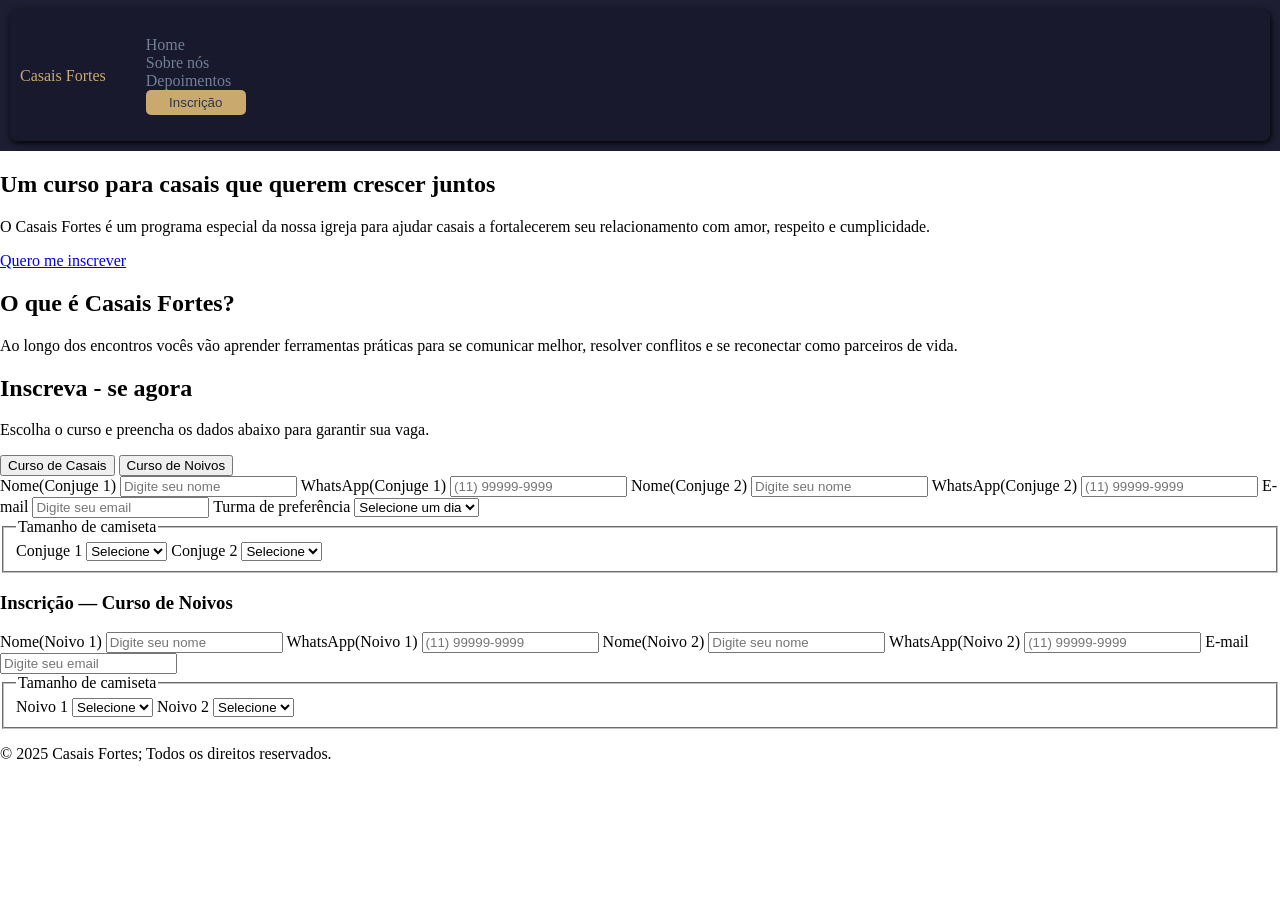
==== index.html @ 23968b0b "desenvolvendo o menu" ====
<!DOCTYPE html>
<html lang="pt-br">
<head>
    <meta charset="UTF-8">
    <meta name="viewport" content="width=device-width, initial-scale=1.0">
    <title>Casais Fortes</title>
    <link rel="stylesheet" href="style.css">
</head>
<body>
    <header>
      <!-- Cabeçalho header ("Home" "Inscreva - se" "Sobre nós")-->
      <nav class="menu">
              <div class = "logo">Casais Fortes</div>
              
                <ul class="menu"> <!-- ir para partes do site: home, depoimentos... -->
                    <li><a href="#home">Home</a></li>
                    <li><a href="#sobre">Sobre nós</a></li>
                    <li><a href="#depoimentos">Depoimentos</a></li>
                    <a href=""><button class="menu">Inscrição</button></a>
                </ul>
            </nav>
     </header> 

     <main>
        <!-- HERO -->
    <section id="home">
      <h1>Um curso para casais que querem crescer juntos</h1>
      <p>O Casais Fortes é um programa especial da nossa igreja para ajudar casais a fortalecerem seu relacionamento com amor, 
      respeito e cumplicidade.</p>
      <a href="#inscricao">Quero me inscrever</a>
    </section>

         <!-- SOBRE o curso -->
          <article id = "sobre">
            <h2>O que é Casais Fortes?</h2>
           <p>Ao longo dos encontros vocês vão aprender ferramentas práticas para se comunicar melhor, resolver conflitos e se reconectar como parceiros de vida.</p>
          </article>


         <!-- Depoimentos-->
          <section id = "depoimentos">
            <h2></h2>
          </section>


         <!-- Formulário de inscrição-->
          <section id = "inscricao">
            <h2>Inscreva - se agora </h2>
            <p>Escolha o curso e preencha os dados abaixo para garantir sua vaga.</p>

            <!-- ESCOLHA DO CURSO -->
            <div id="escolha-curso">
              <button onclick="mostrarFormulario('casais')">Curso de Casais</button>
              <button onclick="mostrarFormulario('noivos')">Curso de Noivos</button>
            </div>
            
            <!--FORMULÁRIO CASAIS-->
            <div id="form-casais">
            <form action="#" method = "post">
                <label for="nome1">Nome(Conjuge 1)</label>
                <input type="text" id="nome1" name="nome1" placeholder="Digite seu nome" required>
                <label for="num1">WhatsApp(Conjuge 1)</label>
                <input type="tel" id="num1" name="num1" placeholder="(11) 99999-9999">

                <label for="nome2">Nome(Conjuge 2)</label>
                <input type="text" id="nome2" name="nome2" placeholder="Digite seu nome" required>
                <label for="num2">WhatsApp(Conjuge 2)</label>
                <input type="tel" id="num2" name="num2" placeholder="(11) 99999-9999">

                <label for="email">E-mail</label>
                <input type="email" id= "email" name ="email" placeholder="Digite seu email" required>

                <label for="turma">Turma de preferência</label>
                <select id="turma" name="turma" required>
                    <option value="">Selecione um dia </option>
                    <option value="terca">Terça-feira</option>
                    <option value="quinta">Quinta-feira</option>
                    <option value="sabado">Sábado</option>
                </select>

                <fieldset>
          <legend>Tamanho de camiseta</legend>
          <label>Conjuge 1</label>
          <select id="camiseta1" name="camiseta1">
            <option value="">Selecione</option>
            <option value="PP">PP</option>
            <option value="P">P</option>
            <option value="M">M</option>
            <option value="G">G</option>
            <option value="GG">GG</option>
            <option value="XGG">XGG</option>
          </select>

          <label>Conjuge 2 </label>
          <select id="camiseta2" name="camiseta2">
            <option value="">Selecione</option>
            <option value="PP">PP</option>
            <option value="P">P</option>
            <option value="M">M</option>
            <option value="G">G</option>
            <option value="GG">GG</option>
            <option value="XGG">XGG</option>
          </select>
        </fieldset>
            </form>
        </div>

        <div id="form-noivos">
        <h3>Inscrição — Curso de Noivos</h3>
        <form action="#" method="post">
            <label for="noivo1">Nome(Noivo 1)</label>
                <input type="text" id="noivo1" name="noivo1" placeholder="Digite seu nome" required>
                <label for="num1">WhatsApp(Noivo 1)</label>
                <input type="tel" id="noivo-num1" name="noivo-num1" placeholder="(11) 99999-9999">

                <label for="nome2">Nome(Noivo 2)</label>
                <input type="text" id="noivo2" name="noivo2" placeholder="Digite seu nome" required>
                <label for="num2">WhatsApp(Noivo 2)</label>
                <input type="tel" id="noivo-num2" name="noivo-num2" placeholder="(11) 99999-9999">

                <label for="email">E-mail</label>
                <input type="email" id= "noivo-email" name ="noivo-email" placeholder="Digite seu email" required>

                <fieldset>
          <legend>Tamanho de camiseta</legend>
          <label>Noivo 1</label>
          <select id="camiseta-noivo1" name="camiseta-noivo1">
            <option value="">Selecione</option>
            <option value="PP">PP</option>
            <option value="P">P</option>
            <option value="M">M</option>
            <option value="G">G</option>
            <option value="GG">GG</option>
            <option value="XGG">XGG</option>
          </select>

          <label>Noivo 2 </label>
          <select id="camiseta-noivo2" name="camiseta-noivo2">
            <option value="">Selecione</option>
            <option value="PP">PP</option>
            <option value="P">P</option>
            <option value="M">M</option>
            <option value="G">G</option>
            <option value="GG">GG</option>
            <option value="XGG">XGG</option>
          </select>
        </fieldset>
            </form>
        </div>
        </section>
        </main>
        <footer>
            <p>&copy; 2025 Casais Fortes; Todos os direitos reservados.</p>
        </footer>
    
</body>
</html>
---- style.css ----
:root {
    /* Cores Principais (Identidade) */
    --fundo-escuro: #1a1a2efa;    /* O azul-escuro predominante */
    --destaque-ouro: #C9A96E;   /* O dourado para botões, links ativos e títulos */
    --fundo-claro: #ffffff;     /* Branco para seções de contraste */
    --fundo-alternativo: #f7f9fc; /* Um cinza bem claro para quebrar a monotonia */

    /* Cores de Texto */
    --texto-claro: #ffffff;     /* Texto sobre o fundo escuro */
    --texto-escuro: #2d3748;    /* Texto principal sobre o fundo claro */
    --texto-mutado: #718096;    /* Para placeholders e textos secundários */
}
body{
    margin: 0;
    padding: 0;
}

header{
    background-color: var(--fundo-escuro);
    padding: 10px;
    display: flex;
    justify-content: space-between;
    align-items: center;
    position: sticky;
    top: 0;
    z-index: 1;
  }
/* menu */

div.logo{
    color: var(--destaque-ouro);
}

nav.menu{
    background-color: var(--fundo-escuro);
    filter: drop-shadow(1px 2px 3px);
    width: 100%;
    margin: 0px;
    padding: 10px;
    border-radius: 7px;
    display: flex;
    align-items: center;
    align-content: space-between;
    gap: 10;
}
ul.menu{
    list-style: none;
}
nav.menu a{
    text-decoration: none;
    color: var(--texto-mutado);
}
nav.menu a:hover{
    color: var(--destaque-ouro);
    border-radius: 5px;
    text-decoration:underline;
    transform: translate(3px 3px);
    transition: all 0.5s ease;
}
button.menu{
    background-color: var(--destaque-ouro);
    color: var(--texto-escuro);
    border-radius: 5px;
    border: none;
    padding: 5px;
    width: 100px;
}
button.menu:hover{
    transform: scale(1.05);
    transition: all 0.4s ease-in-out;
}







/* ── HEADER ── */

/* ── HERO ── */

/* ── SOBRE ── */

/* ── DEPOIMENTOS ── */

/* ── FORMULÁRIO ── */

/* ── FOOTER ── */
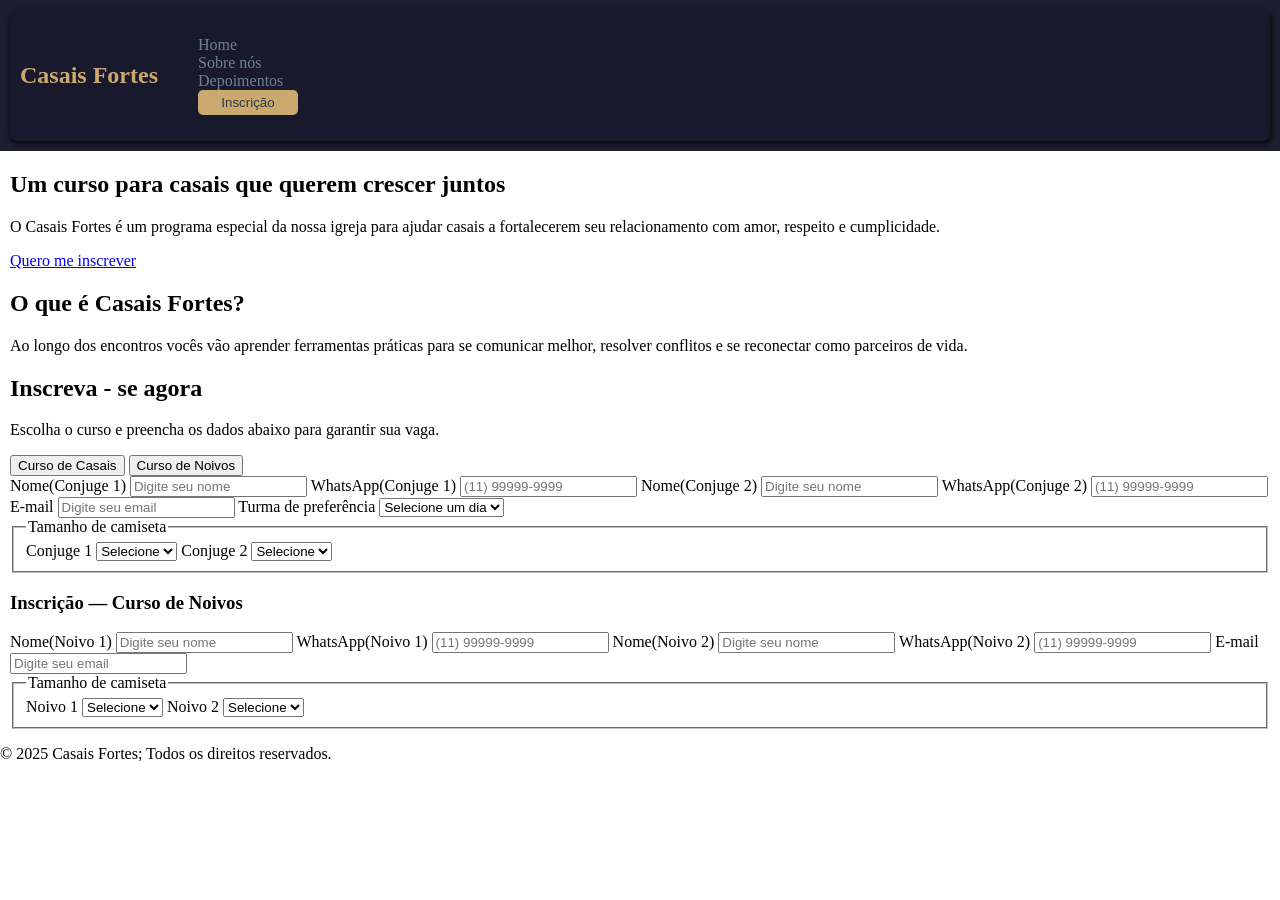
==== commit f7a9792f: "mobile first" ====
--- a/index.html
+++ b/index.html
@@ -10,7 +10,9 @@
     <header>
       <!-- Cabeçalho header ("Home" "Inscreva - se" "Sobre nós")-->
       <nav class="menu">
-              <div class = "logo">Casais Fortes</div>
+              <div class = "logo">
+                <h1>Casais Fortes</h1>
+              </div>
               
                 <ul class="menu"> <!-- ir para partes do site: home, depoimentos... -->
                     <li><a href="#home">Home</a></li>
--- a/style.css
+++ b/style.css
@@ -10,10 +10,6 @@
     --texto-escuro: #2d3748;    /* Texto principal sobre o fundo claro */
     --texto-mutado: #718096;    /* Para placeholders e textos secundários */
 }
-body{
-    margin: 0;
-    padding: 0;
-}
 
 header{
     background-color: var(--fundo-escuro);
@@ -24,7 +20,7 @@
     position: sticky;
     top: 0;
     z-index: 1;
-  }
+}
 /* menu */
 
 div.logo{
@@ -70,20 +66,11 @@
     transition: all 0.4s ease-in-out;
 }
 
+body{
+    margin: 0;
+    padding: 0;
+}
 
-
-
-
-
-
-/* ── HEADER ── */
-
-/* ── HERO ── */
-
-/* ── SOBRE ── */
-
-/* ── DEPOIMENTOS ── */
-
-/* ── FORMULÁRIO ── */
-
-/* ── FOOTER ── */+main{
+    margin: 10px;
+}
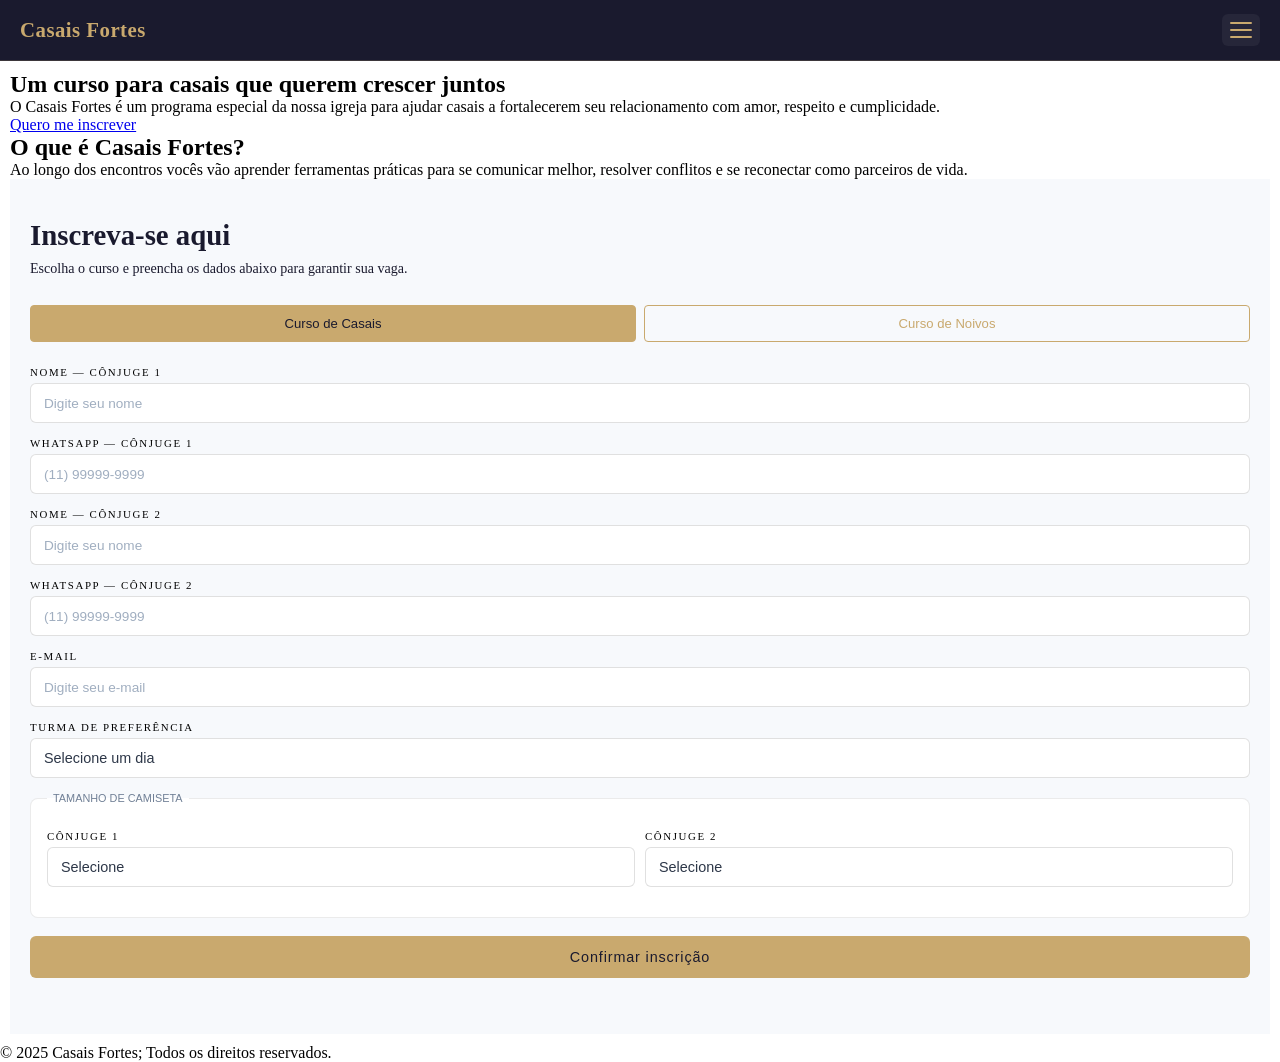
==== commit c4f8bc17: "nav hamburger e formulário estilizado" ====
--- a/index.html
+++ b/index.html
@@ -3,8 +3,10 @@
 <head>
     <meta charset="UTF-8">
     <meta name="viewport" content="width=device-width, initial-scale=1.0">
-    <title>Casais Fortes</title>
+    <title>Inscrições- Casais Fortes</title>
     <link rel="stylesheet" href="style.css">
+    <script src="script.js" defer></script>
+    <link rel="icon" type = "img" href="img/favicon.ico">
 </head>
 <body>
     <header>
@@ -13,15 +15,21 @@
               <div class = "logo">
                 <h1>Casais Fortes</h1>
               </div>
-              
-                <ul class="menu"> <!-- ir para partes do site: home, depoimentos... -->
+              <button class = "hamburger" id="hamburger" aria-label="Abrir menu">
+                <span class = "bar"></span>
+                <span class = "bar"></span>
+                <span class = "bar"></span>
+              </button>
+               </nav>
+              <div class = "drawer" id= "drawer">
+                <ul>
                     <li><a href="#home">Home</a></li>
                     <li><a href="#sobre">Sobre nós</a></li>
                     <li><a href="#depoimentos">Depoimentos</a></li>
-                    <a href=""><button class="menu">Inscrição</button></a>
                 </ul>
-            </nav>
-     </header> 
+                <a href="#inscricao" class="drawer-inscricao">Inscrição</a>
+                </div>
+    </header> 
 
      <main>
         <!-- HERO -->
@@ -45,111 +53,138 @@
           </section>
 
 
-         <!-- Formulário de inscrição-->
+          <!-- Formulário de inscrição-->
           <section id = "inscricao">
-            <h2>Inscreva - se agora </h2>
+            <h2>Inscreva-se aqui </h2>
             <p>Escolha o curso e preencha os dados abaixo para garantir sua vaga.</p>
 
             <!-- ESCOLHA DO CURSO -->
             <div id="escolha-curso">
-              <button onclick="mostrarFormulario('casais')">Curso de Casais</button>
-              <button onclick="mostrarFormulario('noivos')">Curso de Noivos</button>
+              <button class="btn-curso ativo" onclick="mostrarFormulario('casais', this)">Curso de Casais</button>
+              <button class ="btn-curso" onclick="mostrarFormulario('noivos',this)">Curso de Noivos</button>
             </div>
             
             <!--FORMULÁRIO CASAIS-->
-            <div id="form-casais">
+            <div id="form-casais" class="formulario">
             <form action="#" method = "post">
-                <label for="nome1">Nome(Conjuge 1)</label>
+             <div class="form-group">
+                <label for="nome1">Nome — Cônjuge 1</label>
                 <input type="text" id="nome1" name="nome1" placeholder="Digite seu nome" required>
-                <label for="num1">WhatsApp(Conjuge 1)</label>
+            </div>
+            <div class="form-group">
+                <label for="num1">WhatsApp — Cônjuge 1</label>
                 <input type="tel" id="num1" name="num1" placeholder="(11) 99999-9999">
-
-                <label for="nome2">Nome(Conjuge 2)</label>
+            </div>
+            <div class="form-group">
+                <label for="nome2">Nome — Cônjuge 2</label>
                 <input type="text" id="nome2" name="nome2" placeholder="Digite seu nome" required>
-                <label for="num2">WhatsApp(Conjuge 2)</label>
+            </div>
+            <div class="form-group">
+                <label for="num2">WhatsApp — Cônjuge 2</label>
                 <input type="tel" id="num2" name="num2" placeholder="(11) 99999-9999">
-
+            </div>
+            <div class="form-group">
                 <label for="email">E-mail</label>
-                <input type="email" id= "email" name ="email" placeholder="Digite seu email" required>
-
+                <input type="email" id="email" name="email" placeholder="Digite seu e-mail" required>
+            </div>
+             <div class="form-group">
                 <label for="turma">Turma de preferência</label>
                 <select id="turma" name="turma" required>
-                    <option value="">Selecione um dia </option>
+                    <option value="">Selecione um dia</option>
                     <option value="terca">Terça-feira</option>
                     <option value="quinta">Quinta-feira</option>
                     <option value="sabado">Sábado</option>
                 </select>
+            </div>
+        <fieldset>
+          <legend>Tamanho de camiseta</legend>
+          <div class="camiseta-row">
+                <div class="form-group">
+                    <label for="camiseta1">Cônjuge 1</label>
+                      <select id="camiseta1" name="camiseta1">
+                          <option value="">Selecione</option>
+                          <option value="PP">PP</option>
+                          <option value="P">P</option>
+                          <option value="M">M</option>
+                          <option value="G">G</option>
+                          <option value="GG">GG</option>
+                          <option value="XGG">XGG</option>
+                      </select>
+                  </div>
+                  <div class="form-group">
+                      <label for="camiseta2">Cônjuge 2</label>
+                        <select id="camiseta2" name="camiseta2">
+                          <option value="">Selecione</option>
+                          <option value="PP">PP</option>
+                          <option value="P">P</option>
+                          <option value="M">M</option>
+                          <option value="G">G</option>
+                          <option value="GG">GG</option>
+                          <option value="XGG">XGG</option>
+                      </select>
+                   </div>
+                </div>
+        </fieldset>
+        <button type="submit" class="btn-submit">Confirmar inscrição</button> 
+      </form>
+    </div>
 
-                <fieldset>
-          <legend>Tamanho de camiseta</legend>
-          <label>Conjuge 1</label>
-          <select id="camiseta1" name="camiseta1">
-            <option value="">Selecione</option>
-            <option value="PP">PP</option>
-            <option value="P">P</option>
-            <option value="M">M</option>
-            <option value="G">G</option>
-            <option value="GG">GG</option>
-            <option value="XGG">XGG</option>
-          </select>
-
-          <label>Conjuge 2 </label>
-          <select id="camiseta2" name="camiseta2">
-            <option value="">Selecione</option>
-            <option value="PP">PP</option>
-            <option value="P">P</option>
-            <option value="M">M</option>
-            <option value="G">G</option>
-            <option value="GG">GG</option>
-            <option value="XGG">XGG</option>
-          </select>
-        </fieldset>
-            </form>
-        </div>
-
-        <div id="form-noivos">
-        <h3>Inscrição — Curso de Noivos</h3>
+      <!--FORMULÁRIO NOIVO-->
+      <div id="form-noivos" class="formulario oculto">
         <form action="#" method="post">
-            <label for="noivo1">Nome(Noivo 1)</label>
+            <div class="form-group">
+                <label for="noivo1">Nome — Noivo(a) 1</label>
                 <input type="text" id="noivo1" name="noivo1" placeholder="Digite seu nome" required>
-                <label for="num1">WhatsApp(Noivo 1)</label>
+            </div>
+            <div class="form-group">
+                <label for="noivo-num1">WhatsApp — Noivo(a) 1</label>
                 <input type="tel" id="noivo-num1" name="noivo-num1" placeholder="(11) 99999-9999">
-
-                <label for="nome2">Nome(Noivo 2)</label>
+            </div>
+            <div class="form-group">
+                <label for="noivo2">Nome — Noivo(a) 2</label>
                 <input type="text" id="noivo2" name="noivo2" placeholder="Digite seu nome" required>
-                <label for="num2">WhatsApp(Noivo 2)</label>
+            </div>
+            <div class="form-group">
+                <label for="noivo-num2">WhatsApp — Noivo(a) 2</label>
                 <input type="tel" id="noivo-num2" name="noivo-num2" placeholder="(11) 99999-9999">
-
-                <label for="email">E-mail</label>
-                <input type="email" id= "noivo-email" name ="noivo-email" placeholder="Digite seu email" required>
-
-                <fieldset>
-          <legend>Tamanho de camiseta</legend>
-          <label>Noivo 1</label>
-          <select id="camiseta-noivo1" name="camiseta-noivo1">
-            <option value="">Selecione</option>
-            <option value="PP">PP</option>
-            <option value="P">P</option>
-            <option value="M">M</option>
-            <option value="G">G</option>
-            <option value="GG">GG</option>
-            <option value="XGG">XGG</option>
-          </select>
-
-          <label>Noivo 2 </label>
-          <select id="camiseta-noivo2" name="camiseta-noivo2">
-            <option value="">Selecione</option>
-            <option value="PP">PP</option>
-            <option value="P">P</option>
-            <option value="M">M</option>
-            <option value="G">G</option>
-            <option value="GG">GG</option>
-            <option value="XGG">XGG</option>
-          </select>
-        </fieldset>
-            </form>
-        </div>
-        </section>
+            </div>
+            <div class="form-group">
+                <label for="noivo-email">E-mail</label>
+                <input type="email" id="noivo-email" name="noivo-email" placeholder="Digite seu e-mail" required>
+            </div>
+            <fieldset>
+                <legend>Tamanho de camiseta</legend>
+                <div class="camiseta-row">
+                    <div class="form-group">
+                        <label for="camiseta-noivo1">Noivo(a) 1</label>
+                        <select id="camiseta-noivo1" name="camiseta-noivo1">
+                            <option value="">Selecione</option>
+                            <option value="PP">PP</option>
+                            <option value="P">P</option>
+                            <option value="M">M</option>
+                            <option value="G">G</option>
+                            <option value="GG">GG</option>
+                            <option value="XGG">XGG</option>
+                        </select>
+                    </div>
+                    <div class="form-group">
+                        <label for="camiseta-noivo2">Noivo(a) 2</label>
+                        <select id="camiseta-noivo2" name="camiseta-noivo2">
+                            <option value="">Selecione</option>
+                            <option value="PP">PP</option>
+                            <option value="P">P</option>
+                            <option value="M">M</option>
+                            <option value="G">G</option>
+                            <option value="GG">GG</option>
+                            <option value="XGG">XGG</option>
+                        </select>
+                    </div>
+                </div>
+          </fieldset>
+            <button type="submit" class="btn-submit">Confirmar inscrição</button>
+        </form>
+    </div>
+</section>
         </main>
         <footer>
             <p>&copy; 2025 Casais Fortes; Todos os direitos reservados.</p>
--- a/style.css
+++ b/style.css
@@ -1,7 +1,8 @@
 :root {
     /* Cores Principais (Identidade) */
-    --fundo-escuro: #1a1a2efa;    /* O azul-escuro predominante */
-    --destaque-ouro: #C9A96E;   /* O dourado para botões, links ativos e títulos */
+    --fundo-escuro: #1a1a2e;    /* O azul-escuro predominante */
+    --destaque-ouro: #C9A96E; 
+    --ouro-claro: #e8c98a;  /* O dourado para botões, links ativos e títulos */
     --fundo-claro: #ffffff;     /* Branco para seções de contraste */
     --fundo-alternativo: #f7f9fc; /* Um cinza bem claro para quebrar a monotonia */
 
@@ -9,68 +10,257 @@
     --texto-claro: #ffffff;     /* Texto sobre o fundo escuro */
     --texto-escuro: #2d3748;    /* Texto principal sobre o fundo claro */
     --texto-mutado: #718096;    /* Para placeholders e textos secundários */
-}
-
-header{
-    background-color: var(--fundo-escuro);
-    padding: 10px;
-    display: flex;
-    justify-content: space-between;
-    align-items: center;
-    position: sticky;
-    top: 0;
-    z-index: 1;
-}
-/* menu */
-
-div.logo{
-    color: var(--destaque-ouro);
-}
-
-nav.menu{
-    background-color: var(--fundo-escuro);
-    filter: drop-shadow(1px 2px 3px);
-    width: 100%;
-    margin: 0px;
-    padding: 10px;
-    border-radius: 7px;
-    display: flex;
-    align-items: center;
-    align-content: space-between;
-    gap: 10;
-}
-ul.menu{
-    list-style: none;
-}
-nav.menu a{
-    text-decoration: none;
-    color: var(--texto-mutado);
-}
-nav.menu a:hover{
-    color: var(--destaque-ouro);
-    border-radius: 5px;
-    text-decoration:underline;
-    transform: translate(3px 3px);
-    transition: all 0.5s ease;
-}
-button.menu{
-    background-color: var(--destaque-ouro);
-    color: var(--texto-escuro);
-    border-radius: 5px;
-    border: none;
-    padding: 5px;
-    width: 100px;
-}
-button.menu:hover{
-    transform: scale(1.05);
-    transition: all 0.4s ease-in-out;
+    --borda-suave: rgba(201, 169, 110, 0.2);
+}
+* {
+    box-sizing: border-box;
+    margin: 0;
+    padding: 0;
 }
 
 body{
     margin: 0;
     padding: 0;
 }
-
 main{
     margin: 10px;
-}+}
+
+/*----HEADER -----*/
+header{
+    background-color: var(--fundo-escuro);
+    position: sticky;
+    top: 0;
+    z-index: 100;
+}
+
+/* ---MENU --- */
+nav.menu{
+    width: 100%;
+    padding: 14px 20px;
+    display: flex;
+    align-items: center;
+    justify-content: space-between;
+}
+
+/*---LOGO---*/
+.logo{
+    display: flex;
+    align-items: center;
+    gap: 8px;
+}
+.logo-icon{
+    color: var(--destaque-ouro); 
+    font-size: 11px;
+}
+
+.logo h1{
+    font-family: 'Cormorant Garamond', serif;
+    font-size: 1.3rem;
+    font-weight: 600;
+    color: var(--destaque-ouro);
+    letter-spacing: 0.03rem;
+}
+
+/*HAMBURGUER*/
+.hamburger{
+    background:rgba(255, 255, 255, 0.05);
+    border: 1px solid var(--borda-suave);
+    border: none;
+    cursor: pointer;
+    display: flex;
+    flex-direction: column;
+    gap: 5px;
+    padding: 8px;
+    border-radius: 6px;
+    transition: background 0.2s ease;
+}
+.bar{
+    display: block;
+    width: 22px;
+    height: 2px;
+    background:var(--destaque-ouro);
+    border-radius: 2px;
+    transition: all 0.3s ease;  
+}
+.hamburger.open .bar:nth-child(1) { transform: translateY(7px) rotate(45deg); }
+.hamburger.open .bar:nth-child(2) { opacity: 0; }
+.hamburger.open .bar:nth-child(3) { transform: translateY(-7px) rotate(-45deg); }
+
+/*--DRAWER---*/
+.drawer{
+    background: var(--fundo-escuro);
+    max-height: 0;
+    overflow: hidden;
+    transition: max-height 0.35s ease;
+    border-bottom: 1px solid var(--borda-suave);
+}
+.drawer.open{
+    max-height: 220px;
+}
+.drawer ul{
+    list-style: none;
+    padding: 12px 0 8px;
+    margin: 0;
+}
+
+.drawer ul li a {
+    display: block;
+    padding: 10px 24px;
+    color: var(--texto-mutado);
+    text-decoration: none;
+    font-size: 1.rem;
+    letter-spacing: 0.04em;
+    transition: color 0.2s ease;
+}
+
+.drawer ul li a:hover{
+    color:var(--destaque-ouro)
+}
+.drawer-inscricao{
+    display: block;
+    margin: 8px 20px 16px;
+    background: var(--destaque-ouro);
+    color: var(--fundo-escuro);
+    text-align: center;
+    padding: 8px 16px;
+    border-radius: 4px;
+    font-size: 1.1rem;
+    font-weight: 500;
+    text-decoration: none;
+    transition: background-color 0.3s ease;
+}
+.drawer-inscricao:hover{
+    background: var(--ouro-claro);
+}
+
+/*---INSCRIÇÃO---*/
+#inscricao{
+    padding: 40px 20px 56px;
+    background: var(--fundo-alternativo);
+}
+#inscricao h2{
+    font-family: 'Cormorant Garamond', serif;
+    font-size: 1.8rem;
+    font-weight: 600;
+    color: var(--fundo-escuro);
+    margin-bottom: 8px;
+}
+#inscricao > p{
+    font-size: 0.88rem;
+    color: var(--fundo-escuro);
+    margin-bottom: 28px;
+}
+
+/*TABS DE CURSO*/
+#escolha-curso{
+    display: flex;
+    gap: 8px;
+    margin-bottom: 24px;
+}
+.btn-curso{
+    flex: 1;
+    padding: 10px;
+    border-radius: 4px;
+    border: 1px solid var(--destaque-ouro);
+    background: transparent;
+    color: var(--destaque-ouro);
+    font-family: 'DM Sans', sans-serif;
+    font-size: 0.82rem;
+    font-weight: 500;
+    cursor: pointer;
+    transition: all o.25s ease;
+}
+.btn-curso.ativo,
+.btn-curso:hover{
+    background: var(--destaque-ouro);
+    color: var(--fundo-escuro);
+}
+/*OCULTO*/
+.oculto{
+    display: none;
+}
+/* FORM GROUP */
+.form-group{
+    margin-bottom: 14px;
+}
+.form-group label{
+    display: block;
+    font-size: 0.68rem;
+    letter-spacing: 0.1rem;
+    text-transform: uppercase;
+    color: black;
+    margin-bottom: 5px;
+}
+.form-group input,
+.form-group select {
+    width: 100%;
+    padding: 11px 13px;
+    border: 1px solid rgba(0, 0, 0, 0.12);
+    border-radius: 6px;
+    background-color: #ffffff;
+    color: var(--texto-escuro);
+    font-family: 'DM Sans', sans-serif;
+    font-size: 0.9rem;
+    outline: none;
+    box-sizing: border-box;
+    transition: border-color 0.3s ease, box-shadow 0.3s ease;
+    appearance: none;
+}
+.form-group input:focus,
+.form-group select:focus{
+    border-color: var(--destaque-ouro);
+    box-shadow: 0 0 0 3px rgba(201, 169, 110, 0.15);
+}
+.form-group input::placeholder {
+    color:#a0aec0;
+    font-size: 0.85rem;
+}
+
+/*ESCOLHA CAMISETA*/
+fieldset{
+    border:1px solid rgba(0, 0, 0, 0.08);
+    border-radius: 8px;
+    padding: 16px;
+    margin-bottom: 14px;
+    background: #ffffff;
+    position: relative;
+}
+
+fieldset legend{
+    font-family: 'DM Sans', sans-serif;
+    font-size: 0.68rem;
+    letter-spacing: 01.rem;
+    text-transform: uppercase;
+    color: var(--texto-mutado);
+    padding: 0 6px;
+
+}
+.camiseta-row{
+    display: grid;
+    grid-template-columns: 1fr 1fr;
+    gap: 10px;
+    margin-top: 10px;
+}
+
+/*BOTÃO SUBMIT*/
+.btn-submit{
+    width: 100%;
+    padding: 13px;
+    background: var(--destaque-ouro);
+    color: var(--fundo-escuro);
+    font-family: 'DM Sans', sans-serif;
+    font-size: 0.9rem;
+    font-weight: 500;
+    letter-spacing: 0.06em;
+    border: none;
+    border-radius: 6px;
+    cursor: pointer;
+    margin-top: 4px;
+    transition: background-color 0.3s ease, transform 0.2s ease;
+}
+.btn-submit:hover{
+    background: var(--ouro-claro);
+    transform: translateY(-1px);
+}
+
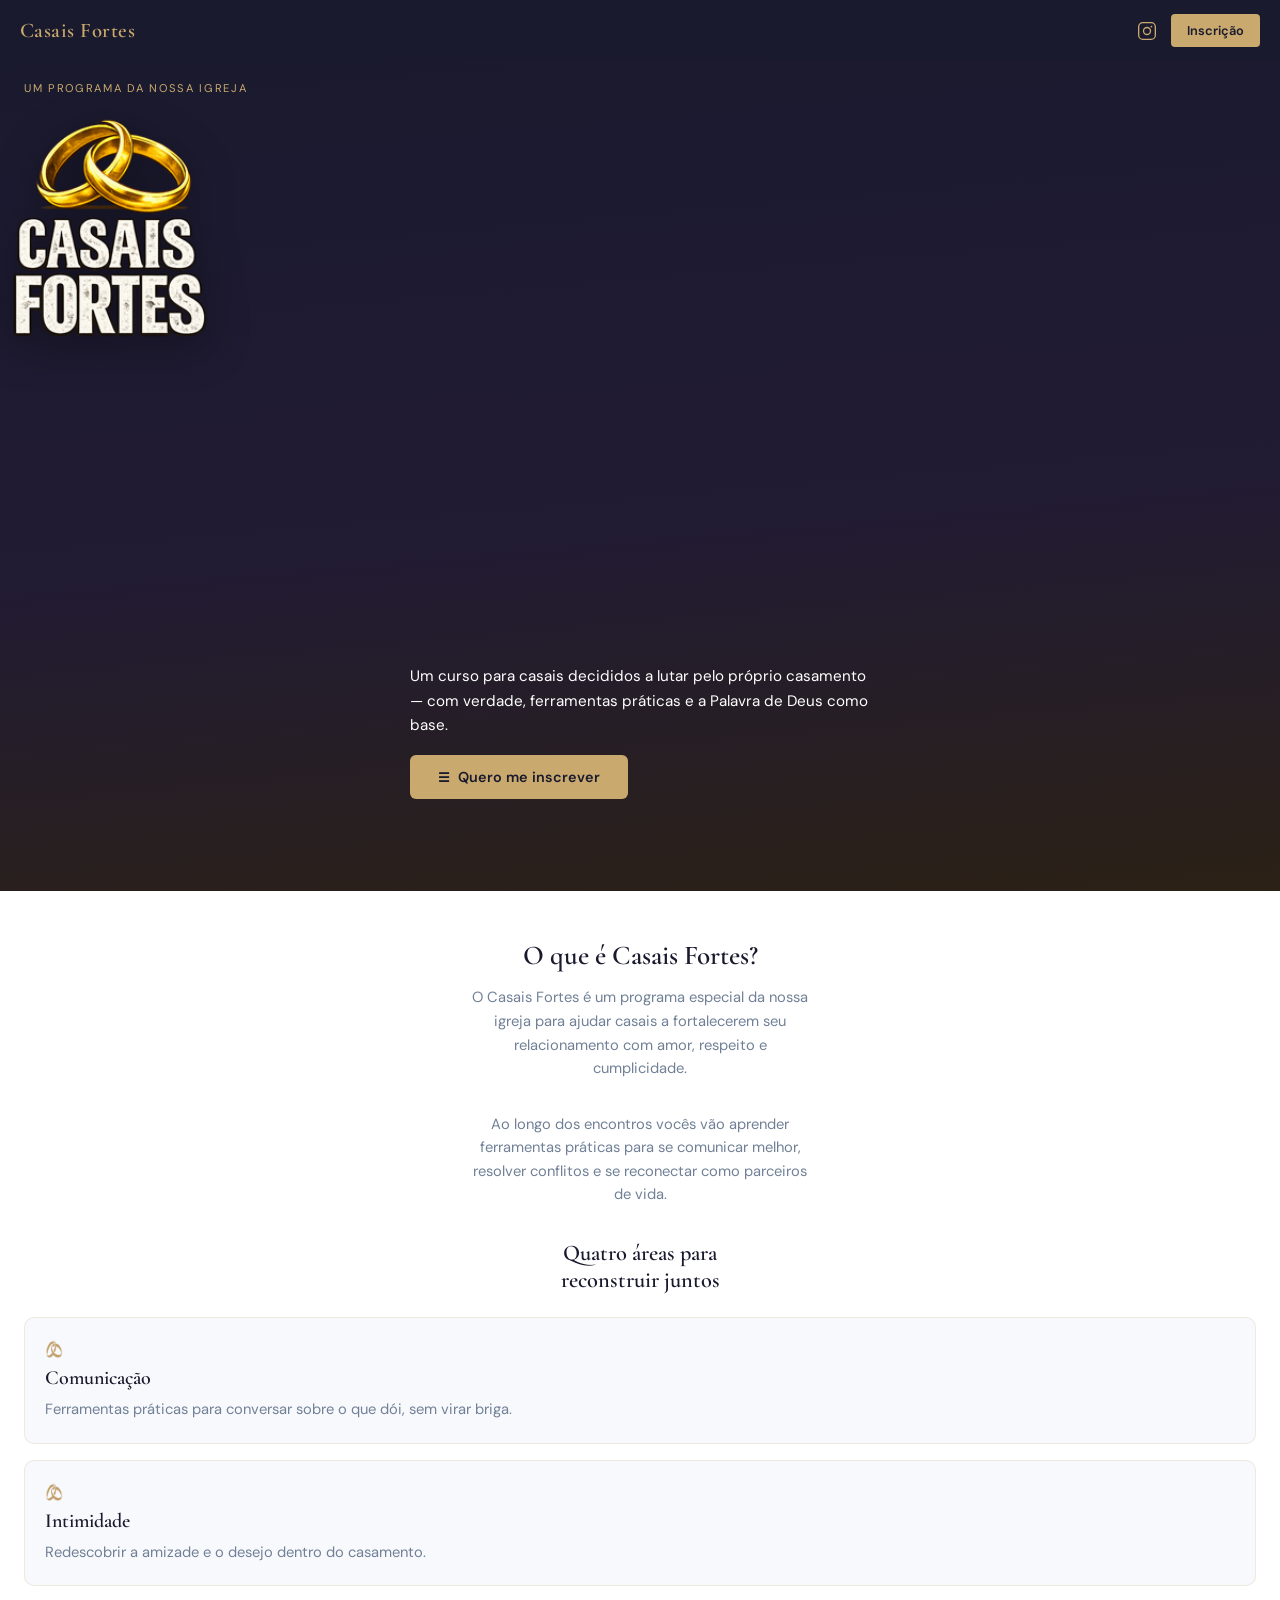
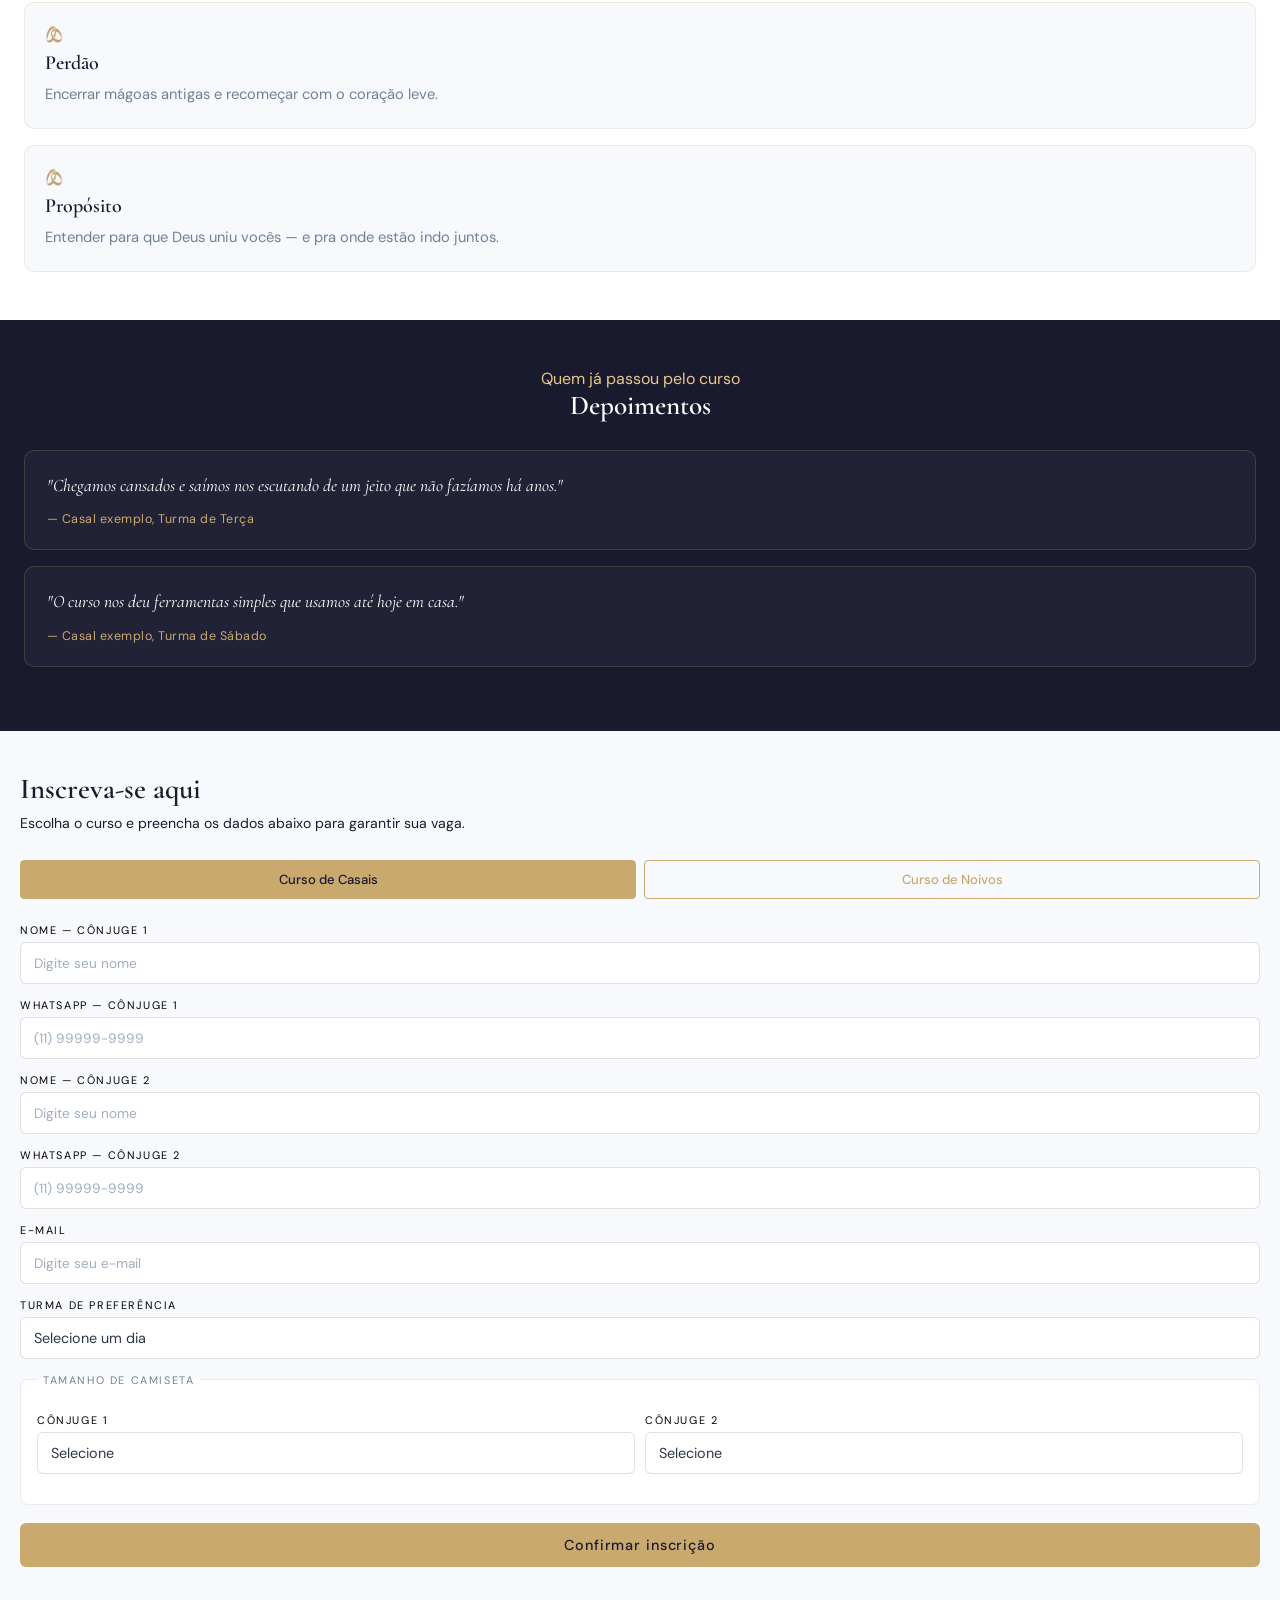
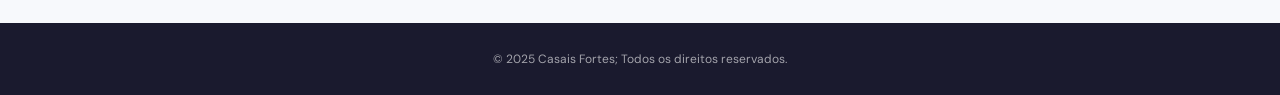
==== commit 7340c4d8: "Ajustes hero etc" ====
--- a/index.html
+++ b/index.html
@@ -6,50 +6,86 @@
     <title>Inscrições- Casais Fortes</title>
     <link rel="stylesheet" href="style.css">
     <script src="script.js" defer></script>
-    <link rel="icon" type = "img" href="img/favicon.ico">
+    <link rel="icon" type = "image/x-icon" href="img/favicon.ico">
+    <link rel="preconnect" href="https://fonts.googleapis.com">
+    <link rel="preconnect" href="https://fonts.gstatic.com" crossorigin>
+    <link href="https://fonts.googleapis.com/css2?family=Cormorant+Garamond:wght@500;600;700&family=DM+Sans:wght@400;500;600&display=swap" rel="stylesheet">
 </head>
 <body>
     <header>
-      <!-- Cabeçalho header ("Home" "Inscreva - se" "Sobre nós")-->
-      <nav class="menu">
-              <div class = "logo">
-                <h1>Casais Fortes</h1>
-              </div>
-              <button class = "hamburger" id="hamburger" aria-label="Abrir menu">
-                <span class = "bar"></span>
-                <span class = "bar"></span>
-                <span class = "bar"></span>
-              </button>
-               </nav>
-              <div class = "drawer" id= "drawer">
-                <ul>
-                    <li><a href="#home">Home</a></li>
-                    <li><a href="#sobre">Sobre nós</a></li>
-                    <li><a href="#depoimentos">Depoimentos</a></li>
-                </ul>
-                <a href="#inscricao" class="drawer-inscricao">Inscrição</a>
-                </div>
-    </header> 
+  <nav class="menu">
+        <div class="logo">
+          <p class = "logo-texto">Casais Fortes</p>
+        </div>
+        <div class="menu-acoes">
+          <a href="https://instagram.com/familiaadvec_sp" target="_blank" rel="noopener" class="icone-instagram" aria-label="Instagram">
+            <svg width="20" height="20" viewBox="0 0 24 24" fill="none" xmlns="http://www.w3.org/2000/svg">
+              <rect x="2" y="2" width="20" height="20" rx="5" stroke="currentColor" stroke-width="1.6"/>
+              <circle cx="12" cy="12" r="4.2" stroke="currentColor" stroke-width="1.6"/>
+              <circle cx="17.3" cy="6.7" r="1.1" fill="currentColor"/>
+            </svg>
+          </a>
+          <a href="#inscricao" class="btn-header">Inscrição</a>
+        </div>
+         </nav>
+</header>
 
      <main>
         <!-- HERO -->
-    <section id="home">
-      <h1>Um curso para casais que querem crescer juntos</h1>
-      <p>O Casais Fortes é um programa especial da nossa igreja para ajudar casais a fortalecerem seu relacionamento com amor, 
-      respeito e cumplicidade.</p>
-      <a href="#inscricao">Quero me inscrever</a>
-    </section>
-
+    <section id="home" class="hero">
+  <span class="hero-eyebrow">Um programa da nossa igreja</span>
+  <div class="hero-imagem-wrap">
+    <img src="img/logohome-cortado.png" alt="Casais Fortes — um curso para casais que querem crescer juntos" class="hero-logo">
+  </div>
+  <div class="hero-conteudo">
+    <p class="hero-texto">Um curso para casais decididos a lutar pelo próprio casamento — com verdade, ferramentas práticas e a Palavra de Deus como base.</p>
+    <a href="#inscricao" class="btn-hero">Quero me inscrever</a>
+  </div>
+</section>
          <!-- SOBRE o curso -->
-          <article id = "sobre">
+          <article id = "sobre" class="sobre">
             <h2>O que é Casais Fortes?</h2>
+           <p>O Casais Fortes é um programa especial da nossa igreja para ajudar casais a fortalecerem seu relacionamento com amor, 
+            respeito e cumplicidade.</p>
            <p>Ao longo dos encontros vocês vão aprender ferramentas práticas para se comunicar melhor, resolver conflitos e se reconectar como parceiros de vida.</p>
-          </article>
-
+        <h3 class ="areas-titulo">Quatro áreas para reconstruir juntos</h3>
+     <div class="areas">
+     <div class="area">
+    <img src="img/favicon.ico" alt="" class="area-icone">
+    <h4>Comunicação</h4>
+    <p>Ferramentas práticas para conversar sobre o que dói, sem virar briga.</p>
+</div>
+<div class="area">
+    <img src="img/favicon.ico" alt="" class="area-icone">
+    <h4>Intimidade</h4>
+    <p>Redescobrir a amizade e o desejo dentro do casamento.</p>
+</div>
+<div class="area">
+    <img src="img/favicon.ico" alt="" class="area-icone">
+    <h4>Perdão</h4>
+    <p>Encerrar mágoas antigas e recomeçar com o coração leve.</p>
+</div>
+<div class="area">
+    <img src="img/favicon.ico" alt="" class="area-icone">
+    <h4>Propósito</h4>
+    <p>Entender para que Deus uniu vocês — e pra onde estão indo juntos.</p>
+</div>
+</div>
+</article>
 
          <!-- Depoimentos-->
-          <section id = "depoimentos">
-            <h2></h2>
+          <section id = "depoimentos" class= "depoimentos">
+            <span class="section-eyebrow">Quem já passou pelo curso</span>
+            <h2>Depoimentos</h2>
+
+            <div class="depoimento-card">
+              <p class="depoimento-texto">"Chegamos cansados e saímos nos escutando de um jeito que não fazíamos há anos."</p>
+              <p class="depoimento-autor">— Casal exemplo, Turma de Terça</p>
+            </div>
+            <div class="depoimento-card">
+              <p class="depoimento-texto">"O curso nos deu ferramentas simples que usamos até hoje em casa."</p>
+              <p class="depoimento-autor">— Casal exemplo, Turma de Sábado</p>
+            </div>
           </section>
 
 
--- a/style.css
+++ b/style.css
@@ -11,6 +11,10 @@
     --texto-escuro: #2d3748;    /* Texto principal sobre o fundo claro */
     --texto-mutado: #718096;    /* Para placeholders e textos secundários */
     --borda-suave: rgba(201, 169, 110, 0.2);
+
+    /*Fontes*/
+    --fonte-titulo: 'Cormorant Garamond', serif;
+    --fonte-corpo: 'DM Sans', sans-serif;
 }
 * {
     box-sizing: border-box;
@@ -21,9 +25,9 @@
 body{
     margin: 0;
     padding: 0;
-}
-main{
-    margin: 10px;
+    font-family: var(--fonte-corpo);
+    color: var(--texto-escuro);
+    -webkit-font-smoothing: antialiased;
 }
 
 /*----HEADER -----*/
@@ -47,92 +51,230 @@
 .logo{
     display: flex;
     align-items: center;
-    gap: 8px;
-}
-.logo-icon{
-    color: var(--destaque-ouro); 
-    font-size: 11px;
-}
-
-.logo h1{
-    font-family: 'Cormorant Garamond', serif;
+}
+.logo-texto{
+    font-family: var(--fonte-titulo);
     font-size: 1.3rem;
     font-weight: 600;
     color: var(--destaque-ouro);
     letter-spacing: 0.03rem;
 }
-
-/*HAMBURGUER*/
-.hamburger{
-    background:rgba(255, 255, 255, 0.05);
-    border: 1px solid var(--borda-suave);
-    border: none;
-    cursor: pointer;
-    display: flex;
-    flex-direction: column;
-    gap: 5px;
-    padding: 8px;
-    border-radius: 6px;
-    transition: background 0.2s ease;
-}
-.bar{
-    display: block;
-    width: 22px;
-    height: 2px;
-    background:var(--destaque-ouro);
-    border-radius: 2px;
-    transition: all 0.3s ease;  
-}
-.hamburger.open .bar:nth-child(1) { transform: translateY(7px) rotate(45deg); }
-.hamburger.open .bar:nth-child(2) { opacity: 0; }
-.hamburger.open .bar:nth-child(3) { transform: translateY(-7px) rotate(-45deg); }
-
-/*--DRAWER---*/
-.drawer{
-    background: var(--fundo-escuro);
-    max-height: 0;
-    overflow: hidden;
-    transition: max-height 0.35s ease;
-    border-bottom: 1px solid var(--borda-suave);
-}
-.drawer.open{
-    max-height: 220px;
-}
-.drawer ul{
-    list-style: none;
-    padding: 12px 0 8px;
-    margin: 0;
-}
-
-.drawer ul li a {
-    display: block;
-    padding: 10px 24px;
-    color: var(--texto-mutado);
+/*---HEADER*/
+.menu-acoes{
+    display: flex;
+    align-items: center;
+    gap: 14px;
+}
+.icone-instagram{
+    color: var(--destaque-ouro);
+    display: flex;
+    transition: color 0.2s ease;
+}
+.icone-instagram:hover{
+    color: var(--ouro-claro);
+}
+.btn-header{
+    background: var(--destaque-ouro);
+    color: var(--fundo-escuro);
     text-decoration: none;
-    font-size: 1.rem;
-    letter-spacing: 0.04em;
-    transition: color 0.2s ease;
-}
-
-.drawer ul li a:hover{
-    color:var(--destaque-ouro)
-}
-.drawer-inscricao{
-    display: block;
-    margin: 8px 20px 16px;
-    background: var(--destaque-ouro);
-    color: var(--fundo-escuro);
-    text-align: center;
+    font-size: 0.8rem;
+    font-weight: 600;
     padding: 8px 16px;
     border-radius: 4px;
+    transition: background-color 0.3s ease;
+}
+.btn-header:hover{
+    background: var(--ouro-claro);
+}
+
+/*---HERO---*/
+.hero{
+    background: linear-gradient(175deg, var(--fundo-escuro) 0%, #211b34 55%, #2b2116 100%);
+    color: var(--texto-claro);
+    padding: 20px 0 28px;
+    text-align: left;
+    display: flex;
+    flex-direction: column;
+    align-items: flex-start;
+    overflow: hidden;
+}
+
+.hero-eyebrow{
+    display: inline-block;
+    font-family: var(--fonte-corpo);
+    font-size: 0.7rem;
+    letter-spacing: 0.15em;
+    text-transform: uppercase;
+    color: var(--destaque-ouro);
+    padding: 0 24px;
+    margin-bottom: 12px;
+}
+
+/* Imagem colada na borda esquerda, sem sobrepor nada */
+.hero-imagem-wrap{
+    width: 55%;
+    max-width: 220px;
+    margin: 0 0 14px;
+}
+.hero-logo{
+    width: 100%;
+    height: auto;
+    display: block;
+    filter: drop-shadow(0 10px 22px rgba(0,0,0,0.35));
+}
+
+.hero-conteudo{
+    padding: 0 24px;
+}
+.hero-texto{
+    font-size: 0.9rem;
+    line-height: 1.6;
+    color: var(--texto-claro);
+    max-width: 34ch;
+    margin-bottom: 18px;
+}
+.btn-hero{
+    display: inline-flex;
+    align-items: center;
+    gap: 8px;
+    background: var(--destaque-ouro);
+    color: var(--fundo-escuro);
+    text-decoration: none;
+    font-weight: 600;
+    font-size: 0.9rem;
+    padding: 13px 28px;
+    border-radius: 6px;
+    transition: background-color 0.3s ease, transform 0.2s ease;
+}
+.btn-hero::before{
+    content: "☰";
+    font-size: 0.8rem;
+}
+.btn-hero:hover{
+    background: var(--ouro-claro);
+    transform: translateY(-1px);
+}
+
+/*---SOBRE---*/
+.sobre{
+    padding: 48px 24px;
+    background: var(--fundo-claro);
+    text-align: center;
+}
+.sobre h2{
+    font-family: var(--fonte-titulo);
+    font-size: 1.7rem;
+    font-weight: 600;
+    color: var(--fundo-escuro);
+    margin-bottom: 14px;
+}
+.sobre > p{
+    font-size: 0.92rem;
+    line-height: 1.6;
+    color: var(--texto-mutado);
+    max-width: 34ch;
+    margin: 0 auto 32px;
+}
+.areas-titulo{
+    font-family: var(--fonte-titulo);
+    font-size: 1.4rem;
+    font-weight: 600;
+    color: var(--fundo-escuro);
+    max-width: 22ch;
+    margin: 0 auto 24px;
+}
+.areas{
+    display: grid;
+    grid-template-columns: 1fr;
+    gap: 16px;
+    text-align: left;
+}
+.area{
+    opacity: 0;
+    transform: translateY(24px);
+    padding: 22px 20px;
+    border: 1px solid var(--borda-suave);
+    border-radius: 10px;
+    background: var(--fundo-alternativo);
+    text-align: left;
+    transition: opacity 0.6s ease, transform 0.6s ease, box-shadow 0.25s ease, border-color 0.25s ease;
+}
+.area.visivel{
+    opacity: 1;
+    transform: translateY(0);
+}
+.area:hover{
+    transform: translateY(-4px);
+    box-shadow: 0 8px 20px rgba(26, 26, 46, 0.1);
+}
+.area-icone{
+    display: block;
+    width: 18px;
+    height: 18px;
+    margin-bottom: 8px;
+}
+.area h4{
+    font-family: var(--fonte-titulo);
+    font-size: 1.25rem;
+    font-weight: 600;
+    color: var(--fundo-escuro);
+    margin-bottom: 8px;
+}
+.area p{
+    font-size: 0.92rem;
+    line-height: 1.55;
+    color: var(--texto-mutado);
+}
+
+/*---DEPOIMENTOS---*/
+.depoimentos{
+    padding: 48px 24px;
+    background: var(--fundo-escuro);
+    text-align: center;
+}
+.depoimentos .section-eyebrow{
+    color: var(--ouro-claro);
+}
+.depoimentos h2{
+    font-family: var(--fonte-titulo);
+    font-size: 1.7rem;
+    font-weight: 600;
+    color: var(--texto-claro);
+    margin-bottom: 28px;
+}
+.depoimento-card{
+    background: rgba(255,255,255,0.04);
+    border: 1px solid var(--borda-suave);
+    border-radius: 10px;
+    padding: 22px;
+    margin-bottom: 16px;
+    text-align: left;
+}
+.depoimento-texto{
+    font-family: var(--fonte-titulo);
     font-size: 1.1rem;
-    font-weight: 500;
-    text-decoration: none;
-    transition: background-color 0.3s ease;
-}
-.drawer-inscricao:hover{
-    background: var(--ouro-claro);
-}
+    font-style: italic;
+    line-height: 1.5;
+    color: var(--texto-claro);
+    margin-bottom: 12px;
+}
+.depoimento-autor{
+    font-size: 0.78rem;
+    letter-spacing: 0.04em;
+    color: var(--destaque-ouro);
+}
+
+/*---FOOTER---*/
+footer{
+    background: var(--fundo-escuro);
+    color: rgba(255,255,255,0.6);
+    text-align: center;
+    padding: 28px 20px;
+}
+footer p{
+    font-size: 0.75rem;
+}
+
 
 /*---INSCRIÇÃO---*/
 #inscricao{
@@ -169,7 +311,7 @@
     font-size: 0.82rem;
     font-weight: 500;
     cursor: pointer;
-    transition: all o.25s ease;
+    transition: all 0.25s ease;
 }
 .btn-curso.ativo,
 .btn-curso:hover{
@@ -230,7 +372,7 @@
 fieldset legend{
     font-family: 'DM Sans', sans-serif;
     font-size: 0.68rem;
-    letter-spacing: 01.rem;
+    letter-spacing: 0.1rem;
     text-transform: uppercase;
     color: var(--texto-mutado);
     padding: 0 6px;
@@ -263,4 +405,32 @@
     background: var(--ouro-claro);
     transform: translateY(-1px);
 }
-
+@media (min-width: 600px){
+    .hero{
+        min-height: 560px;
+    }
+    .hero-conteudo{
+        padding: 260px 32px 48px;
+    }
+    .hero-texto{
+        max-width: 42ch;
+        font-size: 0.95rem;
+    }
+}
+
+@media (min-width: 1024px){
+    .hero{
+        min-height: 640px;
+    }
+    .hero-logo{
+        object-position: center 20%;
+    }
+    .hero-conteudo{
+        max-width: 1120px;
+        margin: 0 auto;
+        padding: 300px 24px 64px;
+    }
+    .hero-texto{
+        max-width: 46ch;
+    }
+}
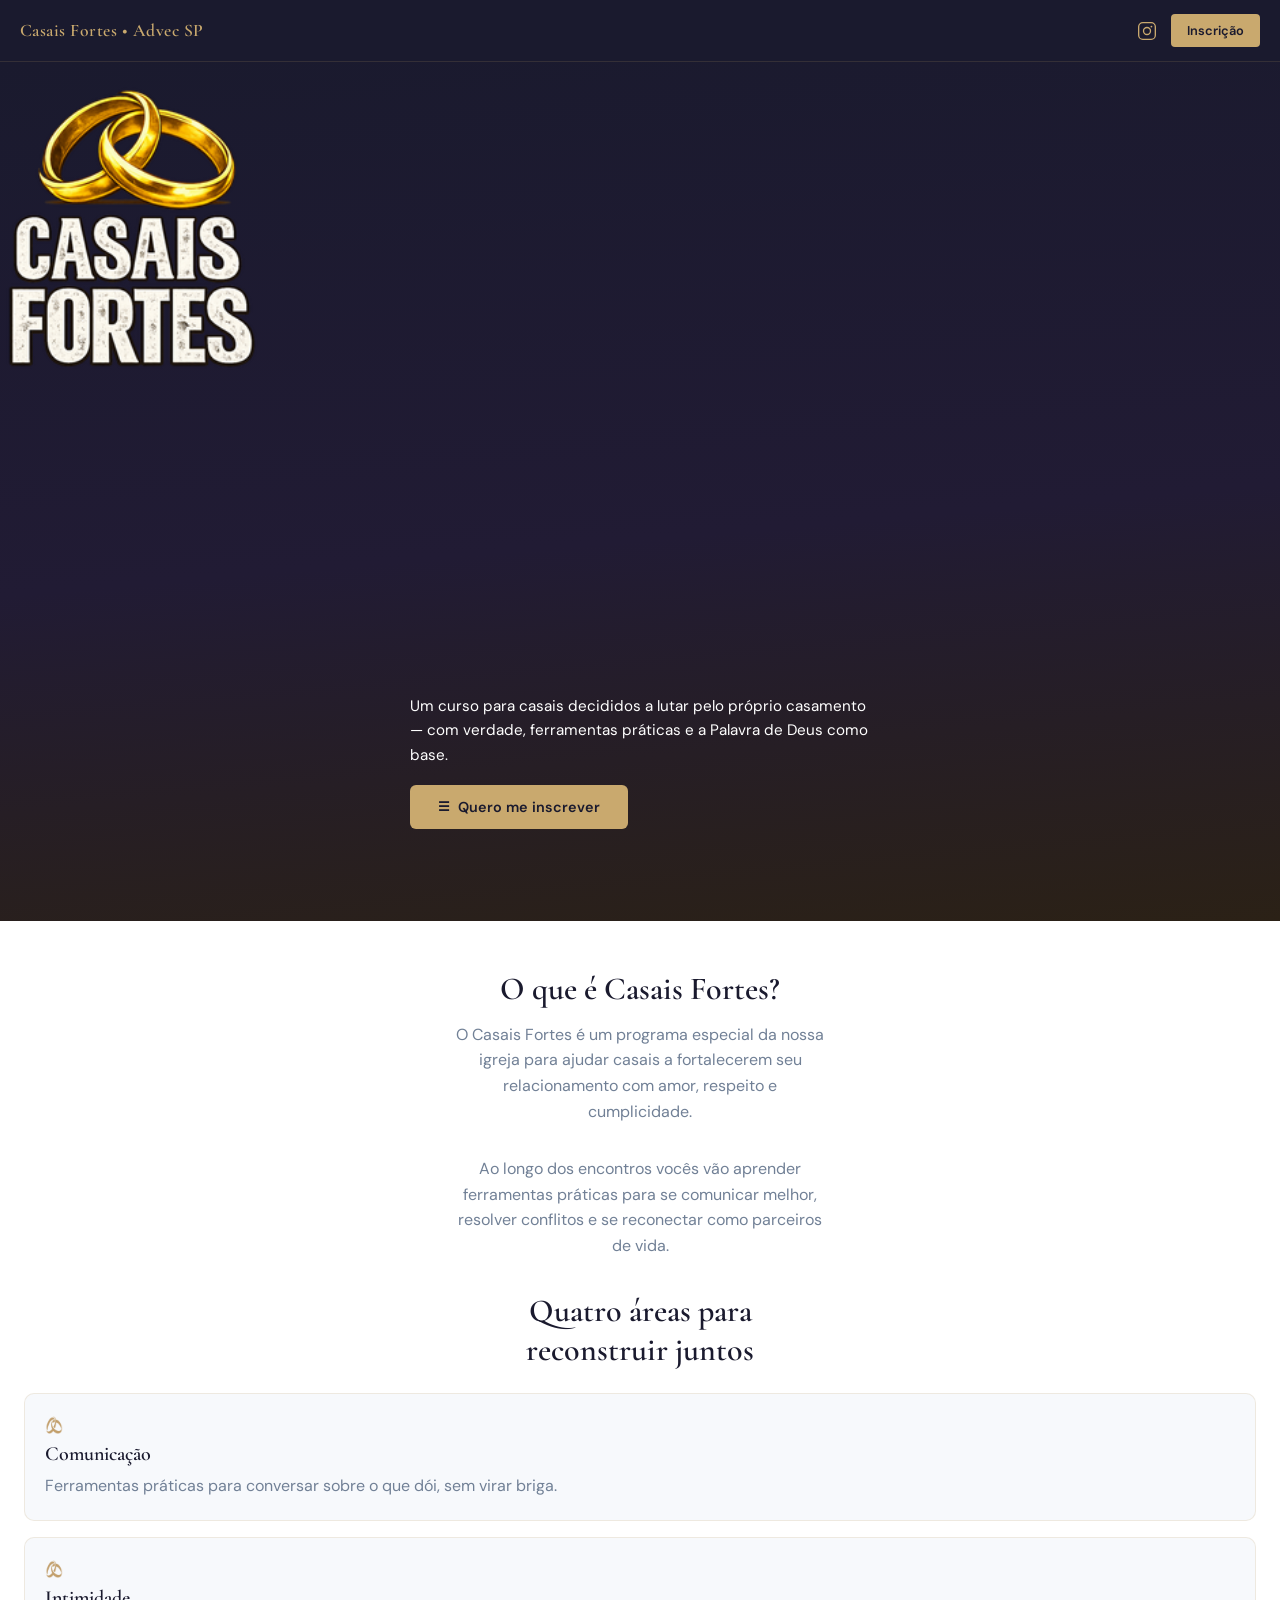
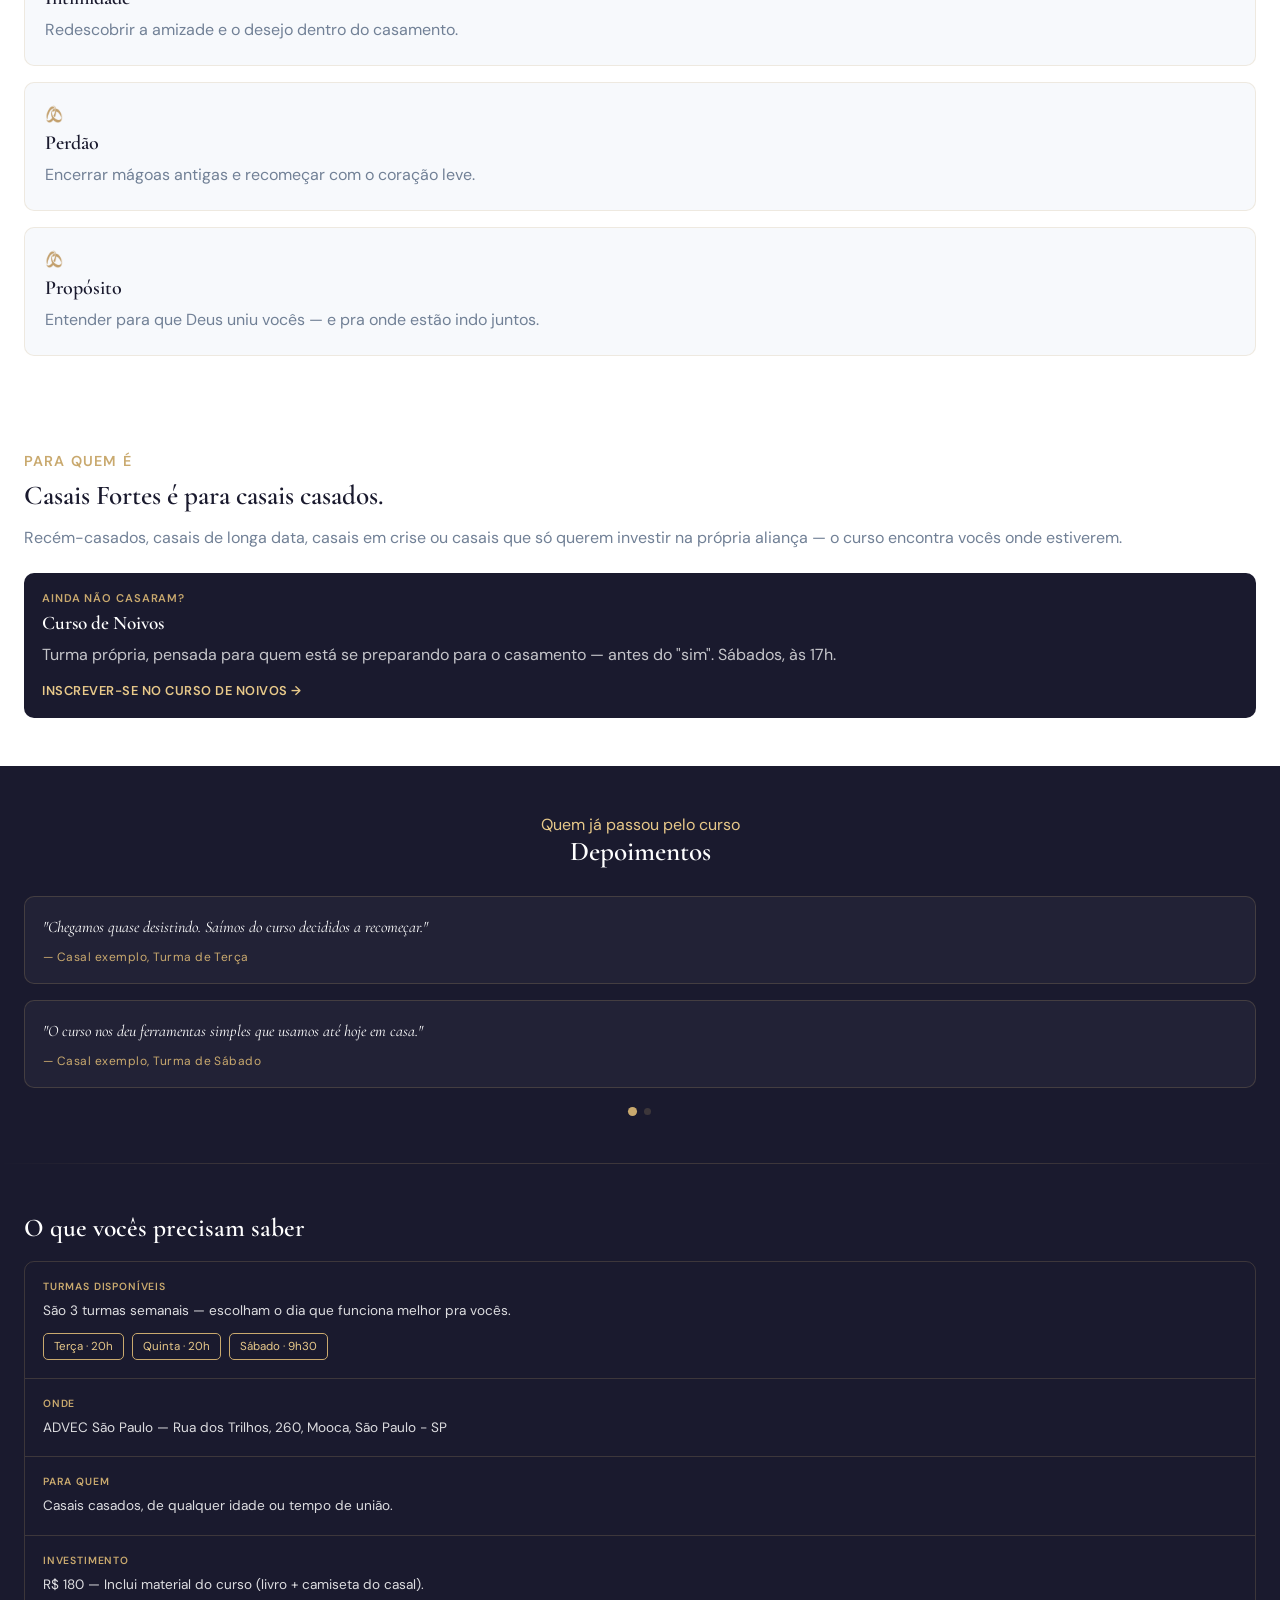
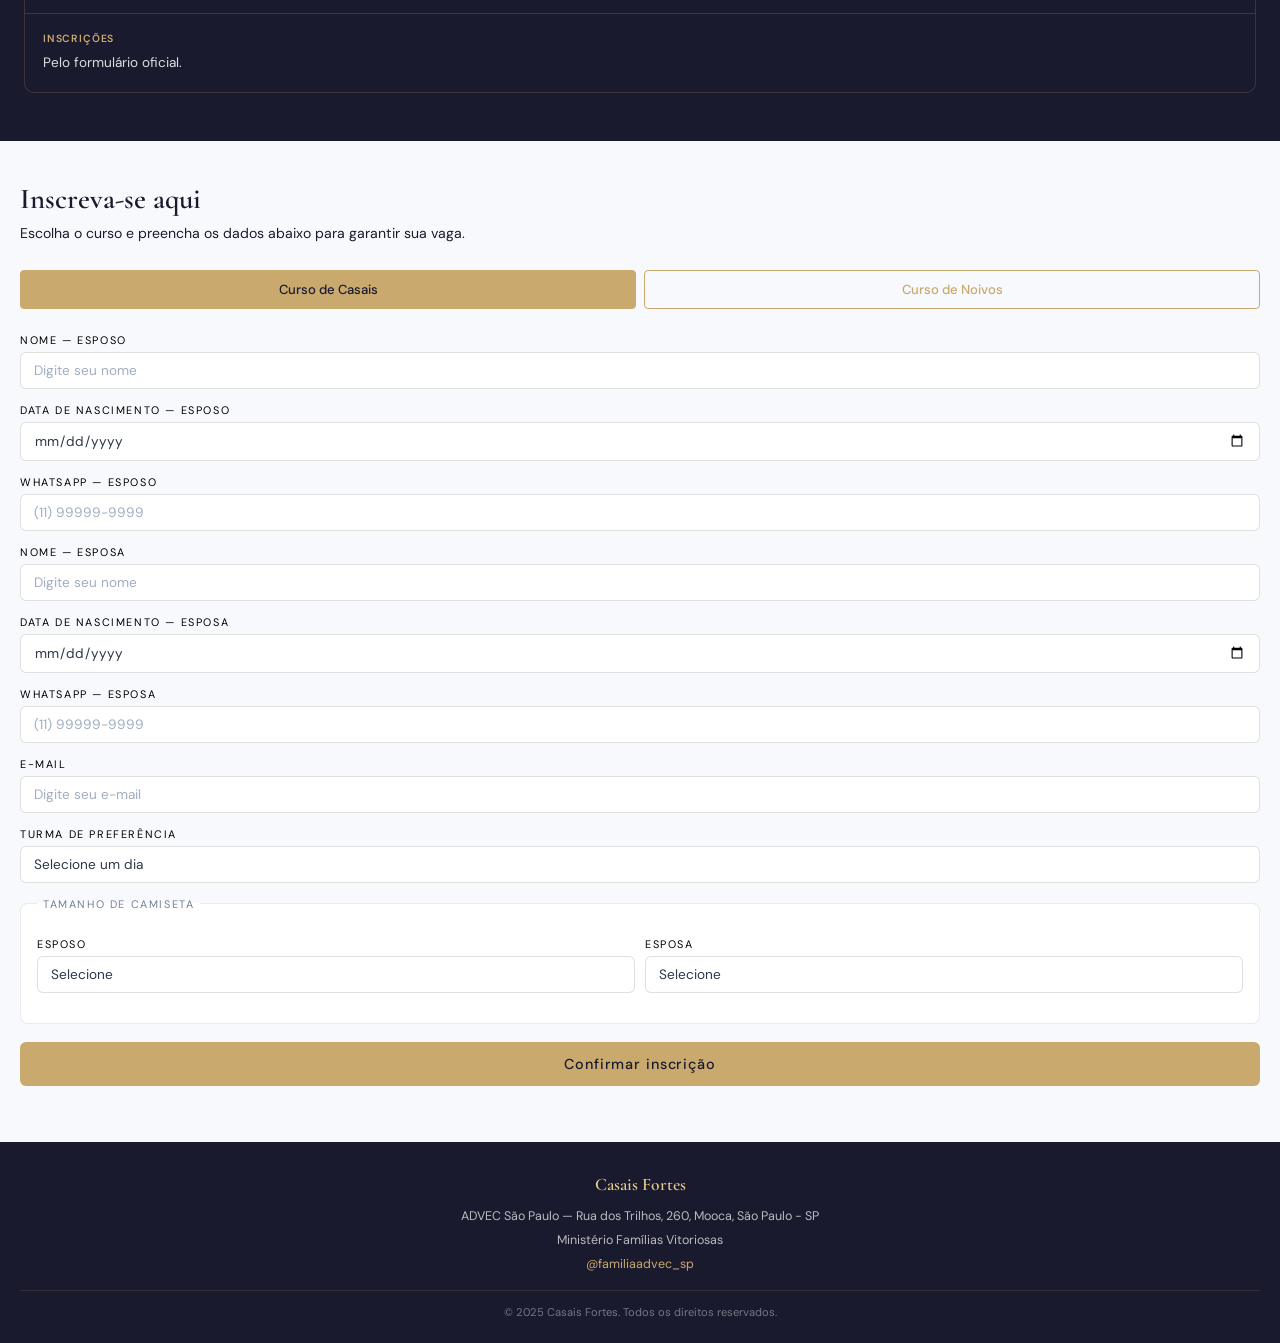
==== commit 8fced131: "Ajustes: hero, depoimentos, seção informações, para quem é, footer, formulário" ====
--- a/index.html
+++ b/index.html
@@ -3,7 +3,7 @@
 <head>
     <meta charset="UTF-8">
     <meta name="viewport" content="width=device-width, initial-scale=1.0">
-    <title>Inscrições- Casais Fortes</title>
+    <title>Casais Fortes • Ministério Famílias Vitoriosas </title>
     <link rel="stylesheet" href="style.css">
     <script src="script.js" defer></script>
     <link rel="icon" type = "image/x-icon" href="img/favicon.ico">
@@ -15,7 +15,7 @@
     <header>
   <nav class="menu">
         <div class="logo">
-          <p class = "logo-texto">Casais Fortes</p>
+          <p class = "logo-texto">Casais Fortes • Advec SP</p>
         </div>
         <div class="menu-acoes">
           <a href="https://instagram.com/familiaadvec_sp" target="_blank" rel="noopener" class="icone-instagram" aria-label="Instagram">
@@ -33,7 +33,6 @@
      <main>
         <!-- HERO -->
     <section id="home" class="hero">
-  <span class="hero-eyebrow">Um programa da nossa igreja</span>
   <div class="hero-imagem-wrap">
     <img src="img/logohome-cortado.png" alt="Casais Fortes — um curso para casais que querem crescer juntos" class="hero-logo">
   </div>
@@ -73,20 +72,96 @@
 </div>
 </article>
 
+<!-- Para quem é -->
+<section id="para-quem" class="para-quem">
+  <span class="section-eyebrow">Para quem é</span>
+  <h2>Casais Fortes é para casais casados.</h2>
+  <p class="para-quem-texto">Recém-casados, casais de longa data, casais em crise ou casais que só querem investir na própria aliança — o curso encontra vocês onde estiverem.</p>
+
+  <div class="noivos-callout">
+    <p class="noivos-eyebrow">Ainda não casaram?</p>
+    <p class="noivos-titulo">Curso de Noivos</p>
+    <p class="noivos-texto">Turma própria, pensada para quem está se preparando para o casamento — antes do "sim". Sábados, às 17h.</p>
+    <a href="#inscricao" class="noivos-link" onclick="irParaNoivos()">Inscrever-se no curso de noivos →</a>
+  </div>
+</section>
+
          <!-- Depoimentos-->
-          <section id = "depoimentos" class= "depoimentos">
-            <span class="section-eyebrow">Quem já passou pelo curso</span>
-            <h2>Depoimentos</h2>
-
-            <div class="depoimento-card">
-              <p class="depoimento-texto">"Chegamos cansados e saímos nos escutando de um jeito que não fazíamos há anos."</p>
-              <p class="depoimento-autor">— Casal exemplo, Turma de Terça</p>
-            </div>
-            <div class="depoimento-card">
-              <p class="depoimento-texto">"O curso nos deu ferramentas simples que usamos até hoje em casa."</p>
-              <p class="depoimento-autor">— Casal exemplo, Turma de Sábado</p>
-            </div>
-          </section>
+<section id="depoimentos" class="depoimentos">
+  <span class="section-eyebrow">Quem já passou pelo curso</span>
+  <h2>Depoimentos</h2>
+
+  <div class="depoimentos-carrossel">
+    <div class="depoimentos-track" id="depoimentos-track">
+
+      <div class="depoimentos-pagina">
+        <div class="depoimento-card">
+          <p class="depoimento-texto">"Chegamos quase desistindo. Saímos do curso decididos a recomeçar."</p>
+          <p class="depoimento-autor">— Casal exemplo, Turma de Terça</p>
+        </div>
+        <div class="depoimento-card">
+          <p class="depoimento-texto">"O curso nos deu ferramentas simples que usamos até hoje em casa."</p>
+          <p class="depoimento-autor">— Casal exemplo, Turma de Sábado</p>
+        </div>
+      </div>
+
+      <div class="depoimentos-pagina">
+        <div class="depoimento-card">
+          <p class="depoimento-texto">"Aprendemos a brigar sem machucar um ao outro. Parece pouco, mas mudou tudo em casa."</p>
+          <p class="depoimento-autor">— Casal exemplo, Turma de Quinta</p>
+        </div>
+        <div class="depoimento-card">
+          <p class="depoimento-texto">"Não é teoria. São ferramentas que usamos até hoje, toda semana."</p>
+          <p class="depoimento-autor">— Casal exemplo, Turma de Terça</p>
+        </div>
+      </div>
+
+    </div>
+
+    <div class="depoimentos-dots" id="depoimentos-dots">
+      <span class="dot ativo"></span>
+      <span class="dot"></span>
+    </div>
+  </div>
+</section>
+<!-- O que vocês precisam saber -->
+<section id="informacoes" class="informacoes">
+  <h2>O que vocês precisam saber</h2>
+
+  <div class="info-grid">
+
+    <div class="info-item">
+      <p class="info-titulo">Turmas disponíveis</p>
+      <p class="info-texto">São 3 turmas semanais — escolham o dia que funciona melhor pra vocês.</p>
+      <div class="info-pills">
+        <span class="info-pill">Terça · 20h</span>
+        <span class="info-pill">Quinta · 20h</span>
+        <span class="info-pill">Sábado · 9h30</span>
+      </div>
+    </div>
+
+    <div class="info-item">
+      <p class="info-titulo">Onde</p>
+      <p class="info-texto">ADVEC São Paulo — Rua dos Trilhos, 260, Mooca, São Paulo - SP</p>
+    </div>
+
+    <div class="info-item">
+      <p class="info-titulo">Para quem</p>
+      <p class="info-texto">Casais casados, de qualquer idade ou tempo de união.</p>
+    </div>
+
+    <div class="info-item">
+      <p class="info-titulo">Investimento</p>
+      <p class="info-texto">R$ 180 — Inclui material do curso (livro + camiseta do casal).</p>
+    </div>
+
+    <div class="info-item">
+      <p class="info-titulo">Inscrições</p>
+      <p class="info-texto">Pelo formulário oficial.</p>
+    </div>
+
+  </div>
+</section>
 
 
           <!-- Formulário de inscrição-->
@@ -104,19 +179,27 @@
             <div id="form-casais" class="formulario">
             <form action="#" method = "post">
              <div class="form-group">
-                <label for="nome1">Nome — Cônjuge 1</label>
+                <label for="nome1">Nome — Esposo</label>
                 <input type="text" id="nome1" name="nome1" placeholder="Digite seu nome" required>
             </div>
             <div class="form-group">
-                <label for="num1">WhatsApp — Cônjuge 1</label>
+    <label for="nasc1">Data de nascimento — Esposo</label>
+    <input type="date" id="nasc1" name="nasc1" required>
+</div>
+            <div class="form-group">
+                <label for="num1">WhatsApp — Esposo</label>
                 <input type="tel" id="num1" name="num1" placeholder="(11) 99999-9999">
             </div>
             <div class="form-group">
-                <label for="nome2">Nome — Cônjuge 2</label>
+                <label for="nome2">Nome — Esposa</label>
                 <input type="text" id="nome2" name="nome2" placeholder="Digite seu nome" required>
             </div>
             <div class="form-group">
-                <label for="num2">WhatsApp — Cônjuge 2</label>
+    <label for="nasc1">Data de nascimento — Esposa</label>
+    <input type="date" id="nasc1" name="nasc1" required>
+</div>
+            <div class="form-group">
+                <label for="num2">WhatsApp — Esposa</label>
                 <input type="tel" id="num2" name="num2" placeholder="(11) 99999-9999">
             </div>
             <div class="form-group">
@@ -136,7 +219,7 @@
           <legend>Tamanho de camiseta</legend>
           <div class="camiseta-row">
                 <div class="form-group">
-                    <label for="camiseta1">Cônjuge 1</label>
+                    <label for="camiseta1">Esposo</label>
                       <select id="camiseta1" name="camiseta1">
                           <option value="">Selecione</option>
                           <option value="PP">PP</option>
@@ -148,7 +231,7 @@
                       </select>
                   </div>
                   <div class="form-group">
-                      <label for="camiseta2">Cônjuge 2</label>
+                      <label for="camiseta2">Esposa</label>
                         <select id="camiseta2" name="camiseta2">
                           <option value="">Selecione</option>
                           <option value="PP">PP</option>
@@ -169,19 +252,27 @@
       <div id="form-noivos" class="formulario oculto">
         <form action="#" method="post">
             <div class="form-group">
-                <label for="noivo1">Nome — Noivo(a) 1</label>
+                <label for="noivo1">Nome — Noivo </label>
                 <input type="text" id="noivo1" name="noivo1" placeholder="Digite seu nome" required>
             </div>
             <div class="form-group">
-                <label for="noivo-num1">WhatsApp — Noivo(a) 1</label>
+    <label for="nasc1">Data de nascimento — Noivo</label>
+    <input type="date" id="nasc1" name="nasc1" required>
+</div>
+            <div class="form-group">
+                <label for="noivo-num1">WhatsApp — Noivo</label>
                 <input type="tel" id="noivo-num1" name="noivo-num1" placeholder="(11) 99999-9999">
             </div>
             <div class="form-group">
-                <label for="noivo2">Nome — Noivo(a) 2</label>
+                <label for="noivo2">Nome — Noiva </label>
                 <input type="text" id="noivo2" name="noivo2" placeholder="Digite seu nome" required>
             </div>
             <div class="form-group">
-                <label for="noivo-num2">WhatsApp — Noivo(a) 2</label>
+    <label for="nasc1">Data de nascimento — Noiva</label>
+    <input type="date" id="nasc1" name="nasc1" required>
+</div>
+            <div class="form-group">
+                <label for="noivo-num2">WhatsApp — Noiva</label>
                 <input type="tel" id="noivo-num2" name="noivo-num2" placeholder="(11) 99999-9999">
             </div>
             <div class="form-group">
@@ -192,7 +283,7 @@
                 <legend>Tamanho de camiseta</legend>
                 <div class="camiseta-row">
                     <div class="form-group">
-                        <label for="camiseta-noivo1">Noivo(a) 1</label>
+                        <label for="camiseta-noivo1">Noivo</label>
                         <select id="camiseta-noivo1" name="camiseta-noivo1">
                             <option value="">Selecione</option>
                             <option value="PP">PP</option>
@@ -204,7 +295,7 @@
                         </select>
                     </div>
                     <div class="form-group">
-                        <label for="camiseta-noivo2">Noivo(a) 2</label>
+                        <label for="camiseta-noivo2">Noiva</label>
                         <select id="camiseta-noivo2" name="camiseta-noivo2">
                             <option value="">Selecione</option>
                             <option value="PP">PP</option>
@@ -223,8 +314,18 @@
 </section>
         </main>
         <footer>
-            <p>&copy; 2025 Casais Fortes; Todos os direitos reservados.</p>
-        </footer>
+    <p class="footer-nome">Casais Fortes</p>
+
+    <div class="footer-info">
+        <p>ADVEC São Paulo — Rua dos Trilhos, 260, Mooca, São Paulo - SP</p>
+        <p>Ministério Famílias Vitoriosas</p>
+        <a href="https://instagram.com/familiaadvec_sp" target="_blank" rel="noopener" class="footer-instagram">@familiaadvec_sp</a>
+    </div>
+
+    <div class="footer-copyright">
+        <p>&copy; 2025 Casais Fortes. Todos os direitos reservados.</p>
+    </div>
+</footer>
     
 </body>
 </html>
--- a/style.css
+++ b/style.css
@@ -36,6 +36,7 @@
     position: sticky;
     top: 0;
     z-index: 100;
+    border-bottom: 1px solid rgba(201, 169, 110, 0.15);
 }
 
 /* ---MENU --- */
@@ -54,7 +55,7 @@
 }
 .logo-texto{
     font-family: var(--fonte-titulo);
-    font-size: 1.3rem;
+    font-size: 1.1rem;
     font-weight: 600;
     color: var(--destaque-ouro);
     letter-spacing: 0.03rem;
@@ -72,6 +73,7 @@
 }
 .icone-instagram:hover{
     color: var(--ouro-claro);
+    transform: scale(1.08);
 }
 .btn-header{
     background: var(--destaque-ouro);
@@ -85,6 +87,7 @@
 }
 .btn-header:hover{
     background: var(--ouro-claro);
+    transform: scale(1.05);
 }
 
 /*---HERO---*/
@@ -99,35 +102,32 @@
     overflow: hidden;
 }
 
-.hero-eyebrow{
-    display: inline-block;
-    font-family: var(--fonte-corpo);
-    font-size: 0.7rem;
-    letter-spacing: 0.15em;
-    text-transform: uppercase;
-    color: var(--destaque-ouro);
-    padding: 0 24px;
-    margin-bottom: 12px;
-}
-
 /* Imagem colada na borda esquerda, sem sobrepor nada */
 .hero-imagem-wrap{
-    width: 55%;
-    max-width: 220px;
-    margin: 0 0 14px;
+    width: 68%;
+    max-width: 280px;
+    margin: -8px 0 10px -8px; /* puxa levemente pra fora */
+    position: relative;
 }
 .hero-logo{
+    position: relative;
+    z-index: 1;
     width: 100%;
     height: auto;
     display: block;
-    filter: drop-shadow(0 10px 22px rgba(0,0,0,0.35));
-}
+    animation: heroFloat 1s ease-out;
+}
+@keyframes heroFloat{
+    from{ opacity: 0; transform: translateY(16px); }
+    to{ opacity: 1; transform: translateY(0); }
+}
+    
 
 .hero-conteudo{
     padding: 0 24px;
 }
 .hero-texto{
-    font-size: 0.9rem;
+    font-size: 1rem;
     line-height: 1.6;
     color: var(--texto-claro);
     max-width: 34ch;
@@ -152,24 +152,24 @@
 }
 .btn-hero:hover{
     background: var(--ouro-claro);
-    transform: translateY(-1px);
+    transform: scale(1.05);
 }
 
 /*---SOBRE---*/
 .sobre{
     padding: 48px 24px;
     background: var(--fundo-claro);
-    text-align: center;
+    text-align:center;
 }
 .sobre h2{
     font-family: var(--fonte-titulo);
-    font-size: 1.7rem;
+    font-size: 2rem;
     font-weight: 600;
     color: var(--fundo-escuro);
     margin-bottom: 14px;
 }
 .sobre > p{
-    font-size: 0.92rem;
+    font-size: 1rem;
     line-height: 1.6;
     color: var(--texto-mutado);
     max-width: 34ch;
@@ -177,7 +177,7 @@
 }
 .areas-titulo{
     font-family: var(--fonte-titulo);
-    font-size: 1.4rem;
+    font-size: 2rem;
     font-weight: 600;
     color: var(--fundo-escuro);
     max-width: 22ch;
@@ -221,10 +221,78 @@
     margin-bottom: 8px;
 }
 .area p{
-    font-size: 0.92rem;
+    font-size: 1rem;
     line-height: 1.55;
     color: var(--texto-mutado);
 }
+/*---PARA QUEM---*/
+.para-quem{
+    padding: 48px 24px;
+    background: var(--fundo-claro);
+}
+.para-quem .section-eyebrow{
+    display: block;
+    font-size: 0.9rem;
+    letter-spacing: 0.08em;
+    text-transform: uppercase;
+    color: var(--destaque-ouro);
+    font-weight: 600;
+    margin-bottom: 10px;
+}
+.para-quem h2{
+    font-family: var(--fonte-titulo);
+    font-size: 1.7rem;
+    font-weight: 600;
+    color: var(--fundo-escuro);
+    line-height: 1.15;
+    margin-bottom: 14px;
+}
+.para-quem-texto{
+    font-size: 1rem;
+    color: var(--texto-mutado);
+    line-height: 1.6;
+    margin-bottom: 22px;
+}
+
+.noivos-callout{
+    background: var(--fundo-escuro);
+    border-radius: 10px;
+    padding: 18px;
+}
+.noivos-eyebrow{
+    font-size: 0.7rem;
+    letter-spacing: 0.08em;
+    text-transform: uppercase;
+    color: var(--destaque-ouro);
+    font-weight: 600;
+    margin-bottom: 6px;
+}
+.noivos-titulo{
+    font-family: var(--fonte-titulo);
+    font-size: 1.2rem;
+    font-weight: 600;
+    color: var(--texto-claro);
+    margin-bottom: 8px;
+}
+.noivos-texto{
+    font-size: 1rem;
+    color: rgba(255,255,255,0.75);
+    line-height: 1.5;
+    margin-bottom: 12px;
+}
+.noivos-link{
+    font-size: 0.8rem;
+    letter-spacing: 0.04em;
+    text-transform: uppercase;
+    color: var(--ouro-claro);
+    font-weight: 600;
+    text-decoration: none;
+    cursor: pointer;
+}
+.noivos-link:hover{
+    text-decoration: underline;
+}
+
 
 /*---DEPOIMENTOS---*/
 .depoimentos{
@@ -242,27 +310,125 @@
     color: var(--texto-claro);
     margin-bottom: 28px;
 }
+
+.depoimentos-track{
+    display: flex;
+    overflow-x: auto;
+    scroll-snap-type: x mandatory;
+    scroll-behavior: smooth;
+}
+.depoimentos-track::-webkit-scrollbar{
+    display: none;
+}
+.depoimentos-track{
+    scrollbar-width: none;
+}
+
+.depoimentos-pagina{
+    flex: 0 0 100%;
+    scroll-snap-align: start;
+    display: flex;
+    flex-direction: column;
+    gap: 16px;
+}
+
 .depoimento-card{
     background: rgba(255,255,255,0.04);
     border: 1px solid var(--borda-suave);
     border-radius: 10px;
-    padding: 22px;
-    margin-bottom: 16px;
+    padding: 18px;
     text-align: left;
 }
 .depoimento-texto{
     font-family: var(--fonte-titulo);
-    font-size: 1.1rem;
+    font-size: 1rem;
     font-style: italic;
     line-height: 1.5;
     color: var(--texto-claro);
-    margin-bottom: 12px;
+    margin-bottom: 10px;
 }
 .depoimento-autor{
-    font-size: 0.78rem;
+    font-size: 0.75rem;
     letter-spacing: 0.04em;
     color: var(--destaque-ouro);
 }
+
+.depoimentos-dots{
+    display: flex;
+    justify-content: center;
+    gap: 8px;
+    margin-top: 20px;
+}
+.dot{
+    width: 7px;
+    height: 7px;
+    border-radius: 50%;
+    background: var(--borda-suave);
+    transition: background-color 0.25s ease, transform 0.25s ease;
+}
+.dot.ativo{
+    background: var(--destaque-ouro);
+    transform: scale(1.3);
+} 
+/*---INFORMAÇÕES---*/
+.informacoes{
+    padding: 48px 24px;
+    background: var(--fundo-escuro);
+    border-top: 1px solid transparent;
+    border-image: linear-gradient(90deg, transparent, var(--borda-suave) 20%, var(--borda-suave) 80%, transparent) 1;
+}
+.informacoes h2{
+    font-family: var(--fonte-titulo);
+    font-size: 1.6rem;
+    font-weight: 600;
+    color: var(--texto-claro);
+    margin-bottom: 18px;
+}
+
+.info-grid{
+    display: flex;
+    flex-direction: column;
+    border: 1px solid var(--borda-suave);
+    border-radius: 10px;
+    overflow: hidden;
+}
+
+.info-item{
+    padding: 18px;
+    border-bottom: 1px solid var(--borda-suave);
+}
+.info-item:last-child{
+    border-bottom: none;
+}
+
+.info-titulo{
+    font-size: 0.65rem;
+    letter-spacing: 0.08em;
+    text-transform: uppercase;
+    color: var(--destaque-ouro);
+    font-weight: 600;
+    margin-bottom: 8px;
+}
+.info-texto{
+    font-size: 0.85rem;
+    color: rgba(255,255,255,0.85);
+    line-height: 1.5;
+}
+
+.info-pills{
+    display: flex;
+    flex-wrap: wrap;
+    gap: 8px;
+    margin-top: 12px;
+}
+.info-pill{
+    border: 1px solid var(--destaque-ouro);
+    color: var(--ouro-claro);
+    font-size: 0.72rem;
+    padding: 5px 10px;
+    border-radius: 5px;
+}
+
 
 /*---FOOTER---*/
 footer{
@@ -337,13 +503,13 @@
 .form-group input,
 .form-group select {
     width: 100%;
-    padding: 11px 13px;
+    padding: 9px 13px;
     border: 1px solid rgba(0, 0, 0, 0.12);
     border-radius: 6px;
     background-color: #ffffff;
     color: var(--texto-escuro);
     font-family: 'DM Sans', sans-serif;
-    font-size: 0.9rem;
+    font-size: 0.85rem;
     outline: none;
     box-sizing: border-box;
     transition: border-color 0.3s ease, box-shadow 0.3s ease;
@@ -434,3 +600,44 @@
         max-width: 46ch;
     }
 }
+
+/*---FOOTER---*/
+footer{
+    background: var(--fundo-escuro);
+    text-align: center;
+    padding: 32px 20px 24px;
+}
+.footer-nome{
+    font-family: var(--fonte-titulo);
+    font-size: 1.1rem;
+    font-weight: 600;
+    color: var(--ouro-claro);
+    margin-bottom: 12px;
+}
+.footer-info{
+    display: flex;
+    flex-direction: column;
+    gap: 6px;
+    margin-bottom: 18px;
+}
+.footer-info p{
+    font-size: 0.78rem;
+    color: rgba(255,255,255,0.7);
+    line-height: 1.5;
+}
+.footer-instagram{
+    font-size: 0.78rem;
+    color: var(--destaque-ouro);
+    text-decoration: none;
+}
+.footer-instagram:hover{
+    text-decoration: underline;
+}
+.footer-copyright{
+    border-top: 1px solid rgba(201, 169, 110, 0.15);
+    padding-top: 14px;
+}
+.footer-copyright p{
+    font-size: 0.7rem;
+    color: rgba(255,255,255,0.4);
+}
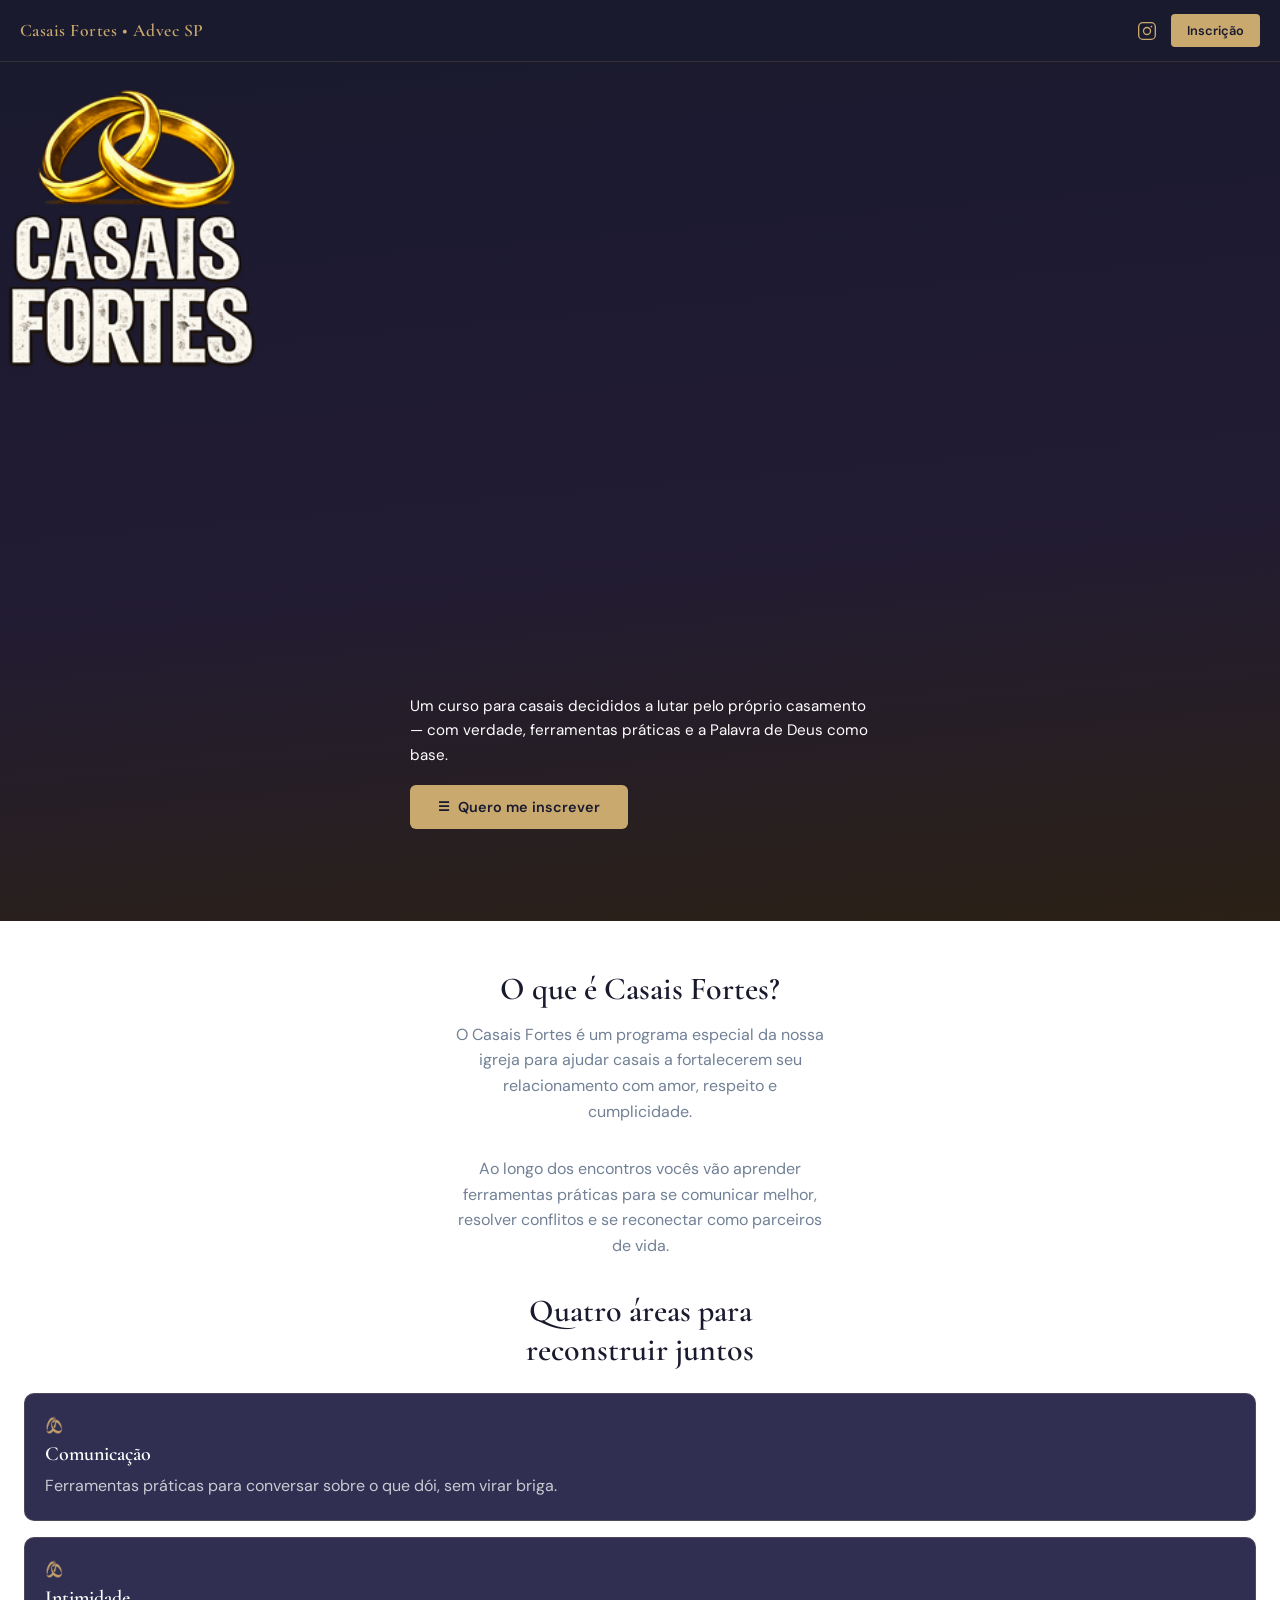
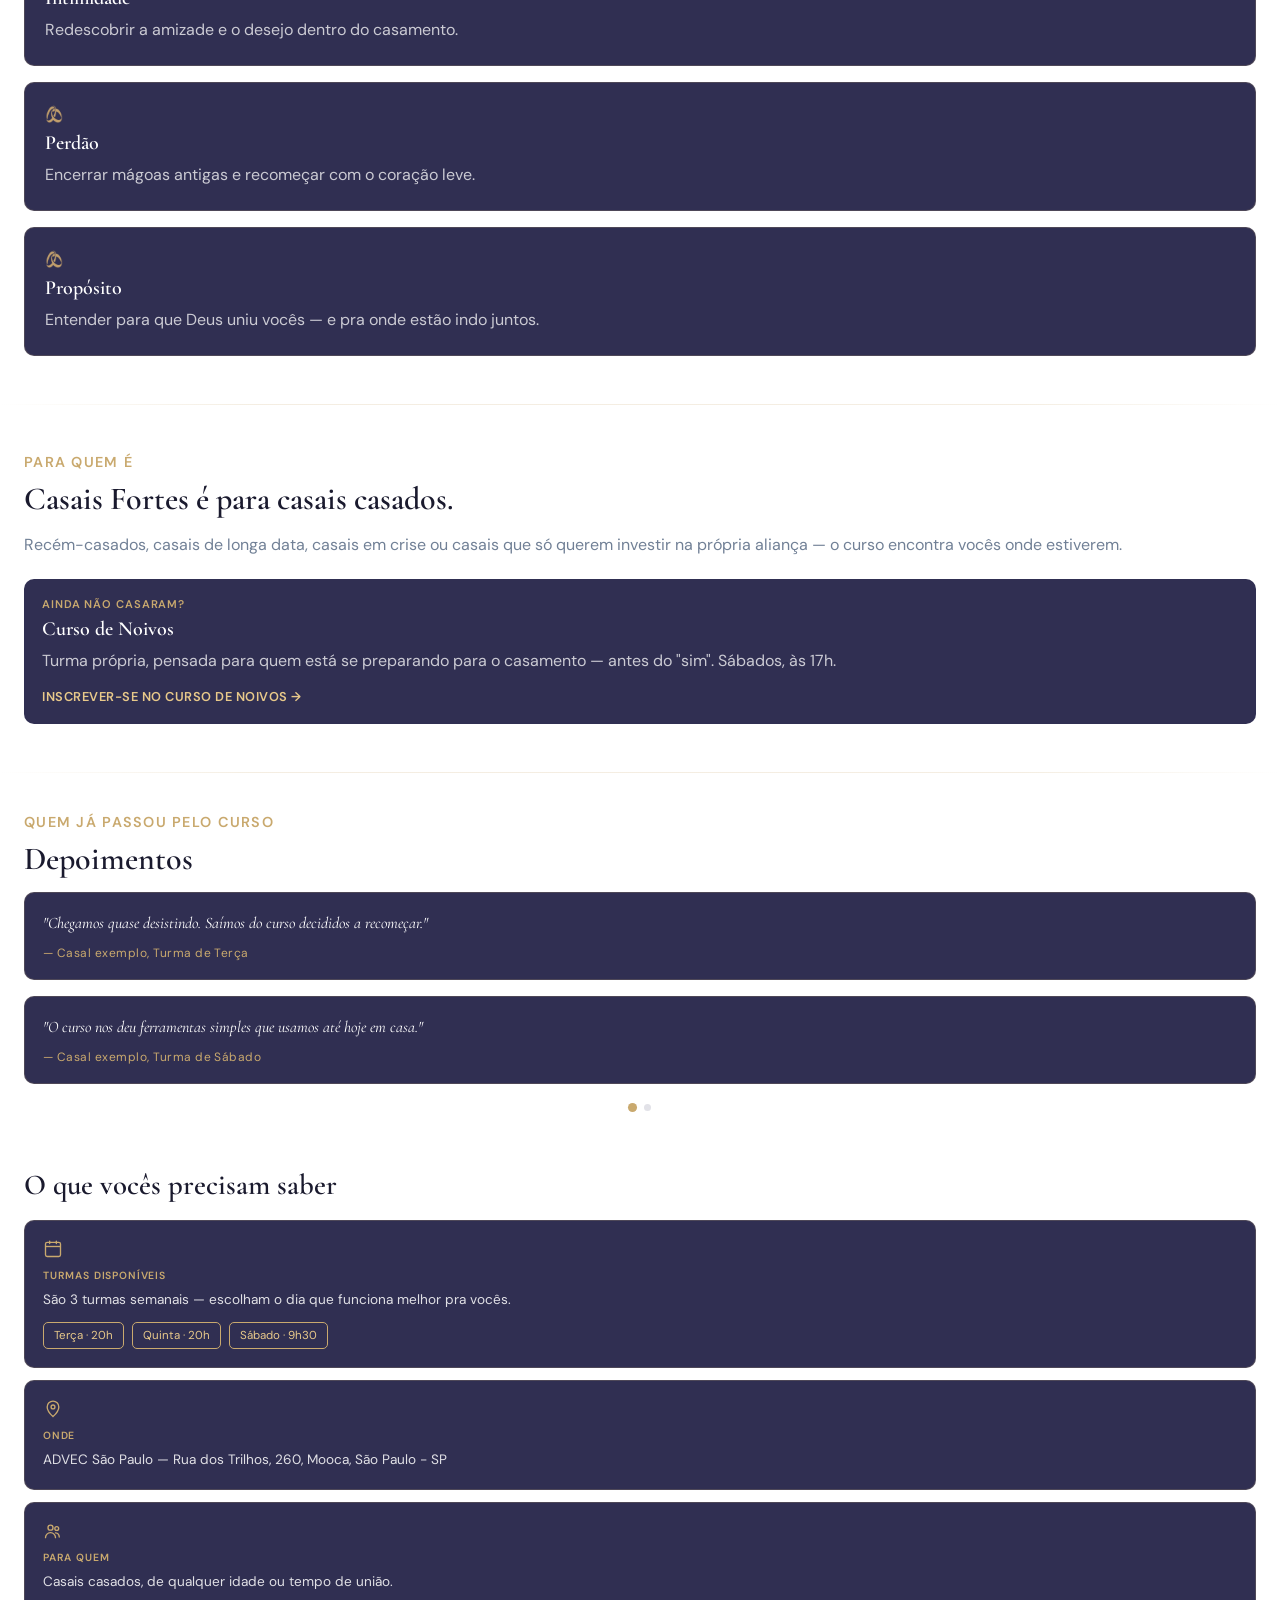
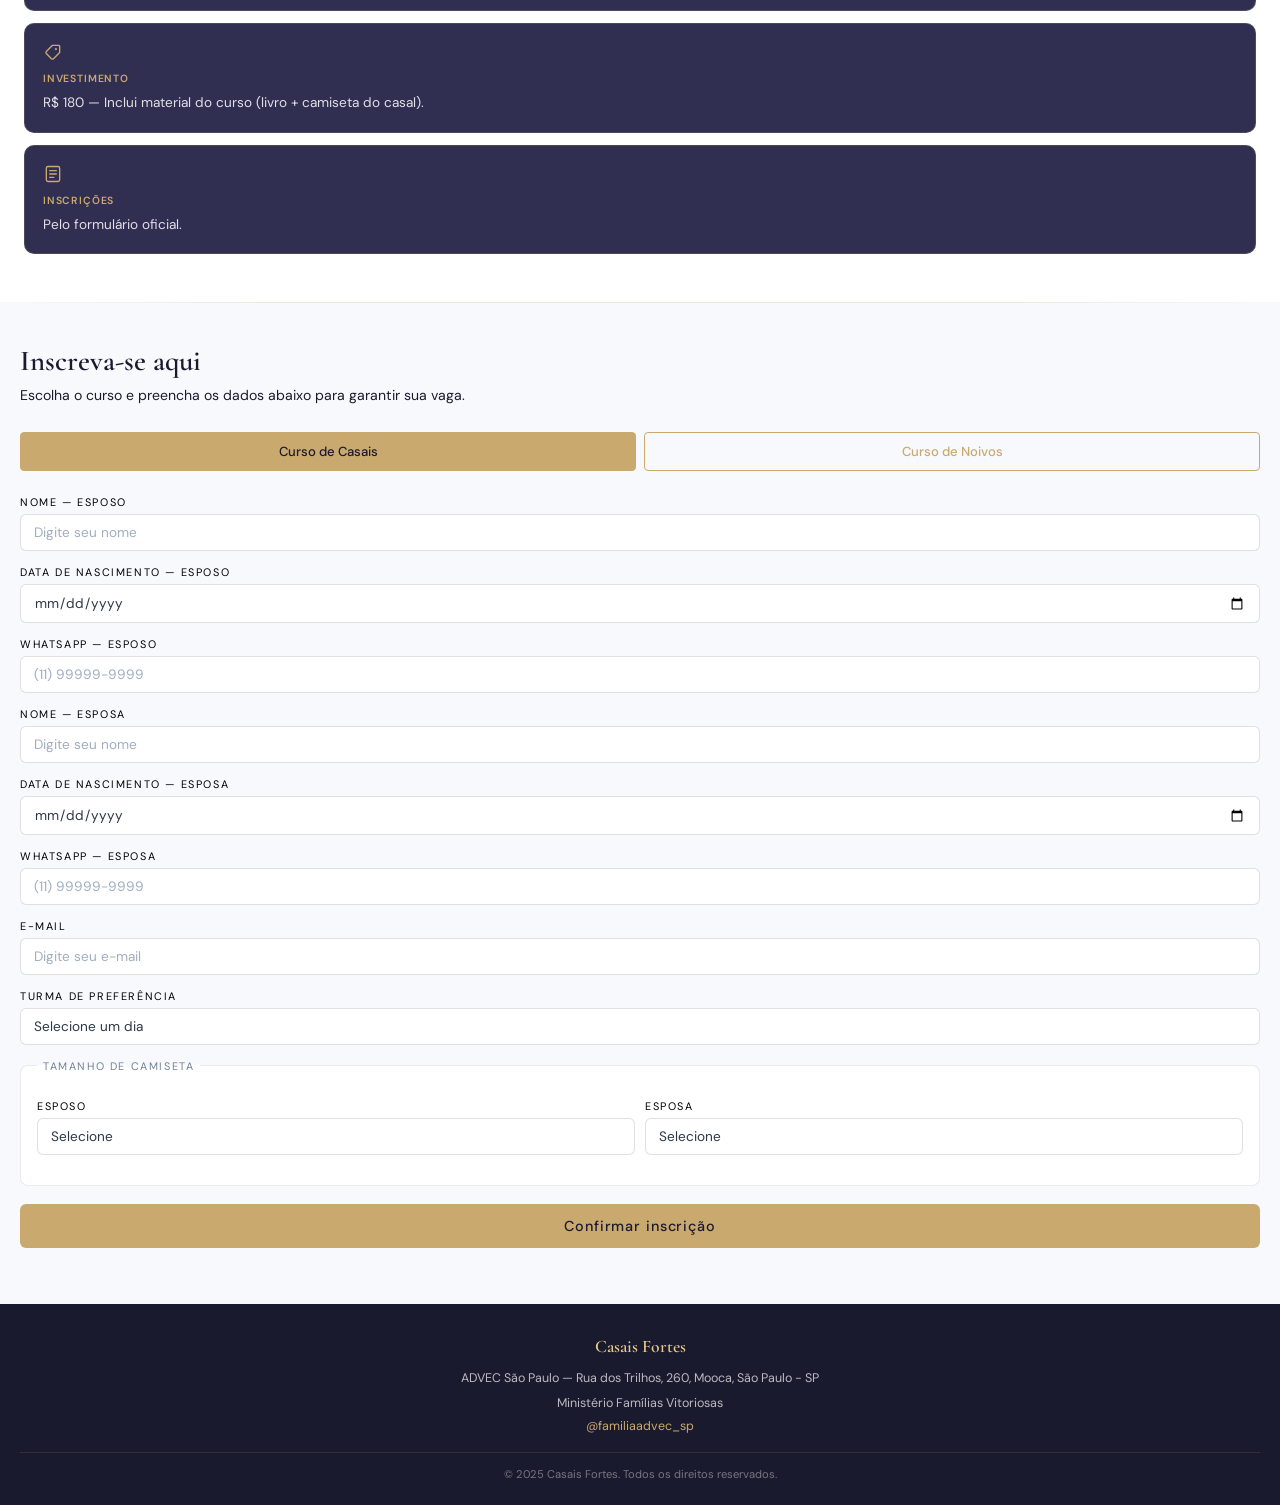
==== commit c1d6e090: "Ajustes de estilo e integração com Google Sheets" ====
--- a/index.html
+++ b/index.html
@@ -1,334 +1,367 @@
 <!DOCTYPE html>
 <html lang="pt-br">
+
 <head>
-    <meta charset="UTF-8">
-    <meta name="viewport" content="width=device-width, initial-scale=1.0">
-    <title>Casais Fortes • Ministério Famílias Vitoriosas </title>
-    <link rel="stylesheet" href="style.css">
-    <script src="script.js" defer></script>
-    <link rel="icon" type = "image/x-icon" href="img/favicon.ico">
-    <link rel="preconnect" href="https://fonts.googleapis.com">
-    <link rel="preconnect" href="https://fonts.gstatic.com" crossorigin>
-    <link href="https://fonts.googleapis.com/css2?family=Cormorant+Garamond:wght@500;600;700&family=DM+Sans:wght@400;500;600&display=swap" rel="stylesheet">
+  <meta charset="UTF-8">
+  <meta name="viewport" content="width=device-width, initial-scale=1.0">
+  <title>Casais Fortes • Ministério Famílias Vitoriosas </title>
+  <link rel="stylesheet" href="style.css">
+  <script src="script.js" defer></script>
+  <link rel="icon" type="image/x-icon" href="img/favicon.ico">
+  <link rel="preconnect" href="https://fonts.googleapis.com">
+  <link rel="preconnect" href="https://fonts.gstatic.com" crossorigin>
+  <link
+    href="https://fonts.googleapis.com/css2?family=Cormorant+Garamond:wght@500;600;700&family=DM+Sans:wght@400;500;600&display=swap"
+    rel="stylesheet">
 </head>
+
 <body>
-    <header>
-  <nav class="menu">
-        <div class="logo">
-          <p class = "logo-texto">Casais Fortes • Advec SP</p>
-        </div>
-        <div class="menu-acoes">
-          <a href="https://instagram.com/familiaadvec_sp" target="_blank" rel="noopener" class="icone-instagram" aria-label="Instagram">
-            <svg width="20" height="20" viewBox="0 0 24 24" fill="none" xmlns="http://www.w3.org/2000/svg">
-              <rect x="2" y="2" width="20" height="20" rx="5" stroke="currentColor" stroke-width="1.6"/>
-              <circle cx="12" cy="12" r="4.2" stroke="currentColor" stroke-width="1.6"/>
-              <circle cx="17.3" cy="6.7" r="1.1" fill="currentColor"/>
-            </svg>
-          </a>
-          <a href="#inscricao" class="btn-header">Inscrição</a>
-        </div>
-         </nav>
-</header>
-
-     <main>
-        <!-- HERO -->
+  <header>
+    <nav class="menu">
+      <div class="logo">
+        <a href="#home" class="logo-texto">Casais Fortes • Advec SP</a>
+      </div>
+      <div class="menu-acoes">
+        <a href="https://instagram.com/familiaadvec_sp" target="_blank" rel="noopener" class="icone-instagram"
+          aria-label="Instagram">
+          <svg width="20" height="20" viewBox="0 0 24 24" fill="none" xmlns="http://www.w3.org/2000/svg">
+            <rect x="2" y="2" width="20" height="20" rx="5" stroke="currentColor" stroke-width="1.6" />
+            <circle cx="12" cy="12" r="4.2" stroke="currentColor" stroke-width="1.6" />
+            <circle cx="17.3" cy="6.7" r="1.1" fill="currentColor" />
+          </svg>
+        </a>
+        <a href="#inscricao" class="btn-header">Inscrição</a>
+      </div>
+    </nav>
+  </header>
+  <main>
+    <!-- HERO -->
     <section id="home" class="hero">
-  <div class="hero-imagem-wrap">
-    <img src="img/logohome-cortado.png" alt="Casais Fortes — um curso para casais que querem crescer juntos" class="hero-logo">
-  </div>
-  <div class="hero-conteudo">
-    <p class="hero-texto">Um curso para casais decididos a lutar pelo próprio casamento — com verdade, ferramentas práticas e a Palavra de Deus como base.</p>
-    <a href="#inscricao" class="btn-hero">Quero me inscrever</a>
-  </div>
-</section>
-         <!-- SOBRE o curso -->
-          <article id = "sobre" class="sobre">
-            <h2>O que é Casais Fortes?</h2>
-           <p>O Casais Fortes é um programa especial da nossa igreja para ajudar casais a fortalecerem seu relacionamento com amor, 
-            respeito e cumplicidade.</p>
-           <p>Ao longo dos encontros vocês vão aprender ferramentas práticas para se comunicar melhor, resolver conflitos e se reconectar como parceiros de vida.</p>
-        <h3 class ="areas-titulo">Quatro áreas para reconstruir juntos</h3>
-     <div class="areas">
-     <div class="area">
-    <img src="img/favicon.ico" alt="" class="area-icone">
-    <h4>Comunicação</h4>
-    <p>Ferramentas práticas para conversar sobre o que dói, sem virar briga.</p>
-</div>
-<div class="area">
-    <img src="img/favicon.ico" alt="" class="area-icone">
-    <h4>Intimidade</h4>
-    <p>Redescobrir a amizade e o desejo dentro do casamento.</p>
-</div>
-<div class="area">
-    <img src="img/favicon.ico" alt="" class="area-icone">
-    <h4>Perdão</h4>
-    <p>Encerrar mágoas antigas e recomeçar com o coração leve.</p>
-</div>
-<div class="area">
-    <img src="img/favicon.ico" alt="" class="area-icone">
-    <h4>Propósito</h4>
-    <p>Entender para que Deus uniu vocês — e pra onde estão indo juntos.</p>
-</div>
-</div>
-</article>
-
-<!-- Para quem é -->
-<section id="para-quem" class="para-quem">
-  <span class="section-eyebrow">Para quem é</span>
-  <h2>Casais Fortes é para casais casados.</h2>
-  <p class="para-quem-texto">Recém-casados, casais de longa data, casais em crise ou casais que só querem investir na própria aliança — o curso encontra vocês onde estiverem.</p>
-
-  <div class="noivos-callout">
-    <p class="noivos-eyebrow">Ainda não casaram?</p>
-    <p class="noivos-titulo">Curso de Noivos</p>
-    <p class="noivos-texto">Turma própria, pensada para quem está se preparando para o casamento — antes do "sim". Sábados, às 17h.</p>
-    <a href="#inscricao" class="noivos-link" onclick="irParaNoivos()">Inscrever-se no curso de noivos →</a>
-  </div>
-</section>
-
-         <!-- Depoimentos-->
-<section id="depoimentos" class="depoimentos">
-  <span class="section-eyebrow">Quem já passou pelo curso</span>
-  <h2>Depoimentos</h2>
-
-  <div class="depoimentos-carrossel">
-    <div class="depoimentos-track" id="depoimentos-track">
-
-      <div class="depoimentos-pagina">
-        <div class="depoimento-card">
-          <p class="depoimento-texto">"Chegamos quase desistindo. Saímos do curso decididos a recomeçar."</p>
-          <p class="depoimento-autor">— Casal exemplo, Turma de Terça</p>
-        </div>
-        <div class="depoimento-card">
-          <p class="depoimento-texto">"O curso nos deu ferramentas simples que usamos até hoje em casa."</p>
-          <p class="depoimento-autor">— Casal exemplo, Turma de Sábado</p>
-        </div>
-      </div>
-
-      <div class="depoimentos-pagina">
-        <div class="depoimento-card">
-          <p class="depoimento-texto">"Aprendemos a brigar sem machucar um ao outro. Parece pouco, mas mudou tudo em casa."</p>
-          <p class="depoimento-autor">— Casal exemplo, Turma de Quinta</p>
-        </div>
-        <div class="depoimento-card">
-          <p class="depoimento-texto">"Não é teoria. São ferramentas que usamos até hoje, toda semana."</p>
-          <p class="depoimento-autor">— Casal exemplo, Turma de Terça</p>
-        </div>
-      </div>
-
-    </div>
-
-    <div class="depoimentos-dots" id="depoimentos-dots">
-      <span class="dot ativo"></span>
-      <span class="dot"></span>
-    </div>
-  </div>
-</section>
-<!-- O que vocês precisam saber -->
-<section id="informacoes" class="informacoes">
-  <h2>O que vocês precisam saber</h2>
-
-  <div class="info-grid">
-
-    <div class="info-item">
-      <p class="info-titulo">Turmas disponíveis</p>
-      <p class="info-texto">São 3 turmas semanais — escolham o dia que funciona melhor pra vocês.</p>
-      <div class="info-pills">
-        <span class="info-pill">Terça · 20h</span>
-        <span class="info-pill">Quinta · 20h</span>
-        <span class="info-pill">Sábado · 9h30</span>
-      </div>
-    </div>
-
-    <div class="info-item">
-      <p class="info-titulo">Onde</p>
-      <p class="info-texto">ADVEC São Paulo — Rua dos Trilhos, 260, Mooca, São Paulo - SP</p>
-    </div>
-
-    <div class="info-item">
-      <p class="info-titulo">Para quem</p>
-      <p class="info-texto">Casais casados, de qualquer idade ou tempo de união.</p>
-    </div>
-
-    <div class="info-item">
-      <p class="info-titulo">Investimento</p>
-      <p class="info-texto">R$ 180 — Inclui material do curso (livro + camiseta do casal).</p>
-    </div>
-
-    <div class="info-item">
-      <p class="info-titulo">Inscrições</p>
-      <p class="info-texto">Pelo formulário oficial.</p>
-    </div>
-
-  </div>
-</section>
-
-
-          <!-- Formulário de inscrição-->
-          <section id = "inscricao">
-            <h2>Inscreva-se aqui </h2>
-            <p>Escolha o curso e preencha os dados abaixo para garantir sua vaga.</p>
-
-            <!-- ESCOLHA DO CURSO -->
-            <div id="escolha-curso">
-              <button class="btn-curso ativo" onclick="mostrarFormulario('casais', this)">Curso de Casais</button>
-              <button class ="btn-curso" onclick="mostrarFormulario('noivos',this)">Curso de Noivos</button>
-            </div>
-            
-            <!--FORMULÁRIO CASAIS-->
-            <div id="form-casais" class="formulario">
-            <form action="#" method = "post">
-             <div class="form-group">
-                <label for="nome1">Nome — Esposo</label>
-                <input type="text" id="nome1" name="nome1" placeholder="Digite seu nome" required>
-            </div>
-            <div class="form-group">
-    <label for="nasc1">Data de nascimento — Esposo</label>
-    <input type="date" id="nasc1" name="nasc1" required>
-</div>
-            <div class="form-group">
-                <label for="num1">WhatsApp — Esposo</label>
-                <input type="tel" id="num1" name="num1" placeholder="(11) 99999-9999">
-            </div>
-            <div class="form-group">
-                <label for="nome2">Nome — Esposa</label>
-                <input type="text" id="nome2" name="nome2" placeholder="Digite seu nome" required>
-            </div>
-            <div class="form-group">
-    <label for="nasc1">Data de nascimento — Esposa</label>
-    <input type="date" id="nasc1" name="nasc1" required>
-</div>
-            <div class="form-group">
-                <label for="num2">WhatsApp — Esposa</label>
-                <input type="tel" id="num2" name="num2" placeholder="(11) 99999-9999">
-            </div>
-            <div class="form-group">
-                <label for="email">E-mail</label>
-                <input type="email" id="email" name="email" placeholder="Digite seu e-mail" required>
-            </div>
-             <div class="form-group">
-                <label for="turma">Turma de preferência</label>
-                <select id="turma" name="turma" required>
-                    <option value="">Selecione um dia</option>
-                    <option value="terca">Terça-feira</option>
-                    <option value="quinta">Quinta-feira</option>
-                    <option value="sabado">Sábado</option>
+      <div class="hero-imagem-wrap">
+        <img src="img/logohome-cortado.png" alt="Casais Fortes — um curso para casais que querem crescer juntos"
+          class="hero-logo">
+      </div>
+      <div class="hero-conteudo">
+        <p class="hero-texto">Um curso para casais decididos a lutar pelo próprio casamento — com verdade, ferramentas
+          práticas e a Palavra de Deus como base.</p>
+        <a href="#inscricao" class="btn-hero">Quero me inscrever</a>
+      </div>
+    </section>
+    <!-- SOBRE o curso -->
+    <article id="sobre" class="sobre">
+      <h2>O que é Casais Fortes?</h2>
+      <p>O Casais Fortes é um programa especial da nossa igreja para ajudar casais a fortalecerem seu relacionamento com
+        amor,
+        respeito e cumplicidade.</p>
+      <p>Ao longo dos encontros vocês vão aprender ferramentas práticas para se comunicar melhor, resolver conflitos e
+        se reconectar como parceiros de vida.</p>
+      <h3 class="areas-titulo">Quatro áreas para reconstruir juntos</h3>
+      <div class="areas">
+        <div class="area">
+          <img src="img/favicon.ico" alt="" class="area-icone">
+          <h4>Comunicação</h4>
+          <p>Ferramentas práticas para conversar sobre o que dói, sem virar briga.</p>
+        </div>
+        <div class="area">
+          <img src="img/favicon.ico" alt="" class="area-icone">
+          <h4>Intimidade</h4>
+          <p>Redescobrir a amizade e o desejo dentro do casamento.</p>
+        </div>
+        <div class="area">
+          <img src="img/favicon.ico" alt="" class="area-icone">
+          <h4>Perdão</h4>
+          <p>Encerrar mágoas antigas e recomeçar com o coração leve.</p>
+        </div>
+        <div class="area">
+          <img src="img/favicon.ico" alt="" class="area-icone">
+          <h4>Propósito</h4>
+          <p>Entender para que Deus uniu vocês — e pra onde estão indo juntos.</p>
+        </div>
+      </div>
+    </article>
+
+    <!-- Para quem é -->
+    <section id="para-quem" class="para-quem">
+      <span class="section-eyebrow">Para quem é</span>
+      <h2>Casais Fortes é para casais casados.</h2>
+      <p class="para-quem-texto">Recém-casados, casais de longa data, casais em crise ou casais que só querem investir
+        na própria aliança — o curso encontra vocês onde estiverem.</p>
+
+      <div class="noivos-callout">
+        <p class="noivos-eyebrow">Ainda não casaram?</p>
+        <p class="noivos-titulo">Curso de Noivos</p>
+        <p class="noivos-texto">Turma própria, pensada para quem está se preparando para o casamento — antes do "sim".
+          Sábados, às 17h.</p>
+        <a href="#inscricao" class="noivos-link" onclick="irParaNoivos()">Inscrever-se no curso de noivos →</a>
+      </div>
+    </section>
+
+    <!-- Depoimentos-->
+    <section id="depoimentos" class="depoimentos">
+      <span class="section-eyebrow">Quem já passou pelo curso</span>
+      <h2>Depoimentos</h2>
+      <div class="depoimentos-carrossel">
+        <div class="depoimentos-track" id="depoimentos-track">
+
+          <div class="depoimentos-pagina">
+            <div class="depoimento-card">
+              <p class="depoimento-texto">"Chegamos quase desistindo. Saímos do curso decididos a recomeçar."</p>
+              <p class="depoimento-autor">— Casal exemplo, Turma de Terça</p>
+            </div>
+            <div class="depoimento-card">
+              <p class="depoimento-texto">"O curso nos deu ferramentas simples que usamos até hoje em casa."</p>
+              <p class="depoimento-autor">— Casal exemplo, Turma de Sábado</p>
+            </div>
+          </div>
+          <div class="depoimentos-pagina">
+            <div class="depoimento-card">
+              <p class="depoimento-texto">"Aprendemos a brigar sem machucar um ao outro. Parece pouco, mas mudou tudo em
+                casa."</p>
+              <p class="depoimento-autor">— Casal exemplo, Turma de Quinta</p>
+            </div>
+            <div class="depoimento-card">
+              <p class="depoimento-texto">"Não é teoria. São ferramentas que usamos até hoje, toda semana."</p>
+              <p class="depoimento-autor">— Casal exemplo, Turma de Terça</p>
+            </div>
+          </div>
+        </div>
+        <div class="depoimentos-dots" id="depoimentos-dots">
+          <span class="dot ativo"></span>
+          <span class="dot"></span>
+        </div>
+      </div>
+    </section>
+
+    <!-- O que vocês precisam saber -->
+    <section id="informacoes" class="informacoes">
+      <h2>O que vocês precisam saber</h2>
+      <div class="info-grid">
+        <div class="info-item">
+          <svg class="info-icone" width="20" height="20" viewBox="0 0 24 24" fill="none"
+            xmlns="http://www.w3.org/2000/svg">
+            <rect x="3" y="4" width="18" height="17" rx="2" stroke="currentColor" stroke-width="1.6" />
+            <path d="M3 9h18" stroke="currentColor" stroke-width="1.6" />
+            <path d="M8 2.5v3M16 2.5v3" stroke="currentColor" stroke-width="1.6" stroke-linecap="round" />
+          </svg>
+          <p class="info-titulo">Turmas disponíveis</p>
+          <p class="info-texto">São 3 turmas semanais — escolham o dia que funciona melhor pra vocês.</p>
+          <div class="info-pills">
+            <span class="info-pill">Terça · 20h</span>
+            <span class="info-pill">Quinta · 20h</span>
+            <span class="info-pill">Sábado · 9h30</span>
+          </div>
+        </div>
+
+        <div class="info-item">
+          <svg class="info-icone" width="20" height="20" viewBox="0 0 24 24" fill="none"
+            xmlns="http://www.w3.org/2000/svg">
+            <path d="M12 21s-7-6.1-7-11.5A7 7 0 0 1 19 9.5C19 14.9 12 21 12 21Z" stroke="currentColor"
+              stroke-width="1.6" />
+            <circle cx="12" cy="9.5" r="2.3" stroke="currentColor" stroke-width="1.6" />
+          </svg>
+          <p class="info-titulo">Onde</p>
+          <p class="info-texto">ADVEC São Paulo — Rua dos Trilhos, 260, Mooca, São Paulo - SP</p>
+        </div>
+
+        <div class="info-item">
+          <svg class="info-icone" width="20" height="20" viewBox="0 0 24 24" fill="none"
+            xmlns="http://www.w3.org/2000/svg">
+            <circle cx="9" cy="8" r="3" stroke="currentColor" stroke-width="1.6" />
+            <circle cx="16.5" cy="9" r="2.3" stroke="currentColor" stroke-width="1.6" />
+            <path d="M3 20c0-3.3 2.7-6 6-6s6 2.7 6 6" stroke="currentColor" stroke-width="1.6" stroke-linecap="round" />
+            <path d="M15 14.2c2.5.3 4.5 2.4 4.5 5.1" stroke="currentColor" stroke-width="1.6" stroke-linecap="round" />
+          </svg>
+          <p class="info-titulo">Para quem</p>
+          <p class="info-texto">Casais casados, de qualquer idade ou tempo de união.</p>
+        </div>
+
+        <div class="info-item">
+          <svg class="info-icone" width="20" height="20" viewBox="0 0 24 24" fill="none"
+            xmlns="http://www.w3.org/2000/svg">
+            <path d="M20 12.6 12.6 20a1.8 1.8 0 0 1-2.5 0l-6.1-6.1a1.8 1.8 0 0 1 0-2.5L11.4 4H19a1 1 0 0 1 1 1v7.6Z"
+              stroke="currentColor" stroke-width="1.6" stroke-linejoin="round" />
+            <circle cx="15.5" cy="8.5" r="1.3" fill="currentColor" />
+          </svg>
+          <p class="info-titulo">Investimento</p>
+          <p class="info-texto">R$ 180 — Inclui material do curso (livro + camiseta do casal).</p>
+        </div>
+
+        <div class="info-item">
+          <svg class="info-icone" width="20" height="20" viewBox="0 0 24 24" fill="none"
+            xmlns="http://www.w3.org/2000/svg">
+            <rect x="4" y="3" width="16" height="18" rx="2" stroke="currentColor" stroke-width="1.6" />
+            <path d="M8 8h8M8 12h8M8 16h5" stroke="currentColor" stroke-width="1.6" stroke-linecap="round" />
+          </svg>
+          <p class="info-titulo">Inscrições</p>
+          <p class="info-texto">Pelo formulário oficial.</p>
+        </div>
+      </div>
+    </section>
+
+    <!-- Formulário de inscrição-->
+    <section id="inscricao">
+      <h2>Inscreva-se aqui </h2>
+      <p>Escolha o curso e preencha os dados abaixo para garantir sua vaga.</p>
+
+      <!-- ESCOLHA DO CURSO -->
+      <div id="escolha-curso">
+        <button class="btn-curso ativo" onclick="mostrarFormulario('casais', this)">Curso de Casais</button>
+        <button class="btn-curso" onclick="mostrarFormulario('noivos',this)">Curso de Noivos</button>
+      </div>
+
+      <!--FORMULÁRIO CASAIS-->
+      <div id="form-casais" class="formulario">
+        <form action="#" method="post">
+          <div class="form-group">
+            <label for="nome1">Nome — Esposo</label>
+            <input type="text" id="nome1" name="nome1" placeholder="Digite seu nome" required>
+          </div>
+          <div class="form-group">
+            <label for="nasc-esposo">Data de nascimento — Esposo</label>
+            <input type="date" id="nasc-esposo" name="nasc1" required>
+          </div>
+          <div class="form-group">
+            <label for="num1">WhatsApp — Esposo</label>
+            <input type="tel" id="num1" name="whatsapp1" placeholder="(11) 99999-9999">
+          </div>
+          <div class="form-group">
+            <label for="nome2">Nome — Esposa</label>
+            <input type="text" id="nome2" name="nome2" placeholder="Digite seu nome" required>
+          </div>
+          <div class="form-group">
+            <label for="nasc-esposa">Data de nascimento — Esposa</label>
+            <input type="date" id="nasc-esposa" name="nasc2" required>
+          </div>
+          <div class="form-group">
+            <label for="num2">WhatsApp — Esposa</label>
+            <input type="tel" id="num2" name="whatsapp2" placeholder="(11) 99999-9999">
+          </div>
+          <div class="form-group">
+            <label for="email">E-mail</label>
+            <input type="email" id="email" name="email" placeholder="Digite seu e-mail" required>
+          </div>
+          <div class="form-group">
+            <label for="turma">Turma de preferência</label>
+            <select id="turma" name="turma" required>
+              <option value="">Selecione um dia</option>
+              <option value="terca">Terça-feira</option>
+              <option value="quinta">Quinta-feira</option>
+              <option value="sabado">Sábado</option>
+            </select>
+          </div>
+          <fieldset>
+            <legend>Tamanho de camiseta</legend>
+            <div class="camiseta-row">
+              <div class="form-group">
+                <label for="camiseta1">Esposo</label>
+                <select id="camiseta1" name="camiseta1">
+                  <option value="">Selecione</option>
+                  <option value="PP">PP</option>
+                  <option value="P">P</option>
+                  <option value="M">M</option>
+                  <option value="G">G</option>
+                  <option value="GG">GG</option>
+                  <option value="XGG">XGG</option>
                 </select>
-            </div>
-        <fieldset>
-          <legend>Tamanho de camiseta</legend>
-          <div class="camiseta-row">
-                <div class="form-group">
-                    <label for="camiseta1">Esposo</label>
-                      <select id="camiseta1" name="camiseta1">
-                          <option value="">Selecione</option>
-                          <option value="PP">PP</option>
-                          <option value="P">P</option>
-                          <option value="M">M</option>
-                          <option value="G">G</option>
-                          <option value="GG">GG</option>
-                          <option value="XGG">XGG</option>
-                      </select>
-                  </div>
-                  <div class="form-group">
-                      <label for="camiseta2">Esposa</label>
-                        <select id="camiseta2" name="camiseta2">
-                          <option value="">Selecione</option>
-                          <option value="PP">PP</option>
-                          <option value="P">P</option>
-                          <option value="M">M</option>
-                          <option value="G">G</option>
-                          <option value="GG">GG</option>
-                          <option value="XGG">XGG</option>
-                      </select>
-                   </div>
-                </div>
-        </fieldset>
-        <button type="submit" class="btn-submit">Confirmar inscrição</button> 
-      </form>
-    </div>
+              </div>
+              <div class="form-group">
+                <label for="camiseta2">Esposa</label>
+                <select id="camiseta2" name="camiseta2">
+                  <option value="">Selecione</option>
+                  <option value="PP">PP</option>
+                  <option value="P">P</option>
+                  <option value="M">M</option>
+                  <option value="G">G</option>
+                  <option value="GG">GG</option>
+                  <option value="XGG">XGG</option>
+                </select>
+              </div>
+            </div>
+          </fieldset>
+          <button type="submit" class="btn-submit">Confirmar inscrição</button>
+        </form>
+      </div>
 
       <!--FORMULÁRIO NOIVO-->
       <div id="form-noivos" class="formulario oculto">
         <form action="#" method="post">
-            <div class="form-group">
-                <label for="noivo1">Nome — Noivo </label>
-                <input type="text" id="noivo1" name="noivo1" placeholder="Digite seu nome" required>
-            </div>
-            <div class="form-group">
-    <label for="nasc1">Data de nascimento — Noivo</label>
-    <input type="date" id="nasc1" name="nasc1" required>
-</div>
-            <div class="form-group">
-                <label for="noivo-num1">WhatsApp — Noivo</label>
-                <input type="tel" id="noivo-num1" name="noivo-num1" placeholder="(11) 99999-9999">
-            </div>
-            <div class="form-group">
-                <label for="noivo2">Nome — Noiva </label>
-                <input type="text" id="noivo2" name="noivo2" placeholder="Digite seu nome" required>
-            </div>
-            <div class="form-group">
-    <label for="nasc1">Data de nascimento — Noiva</label>
-    <input type="date" id="nasc1" name="nasc1" required>
-</div>
-            <div class="form-group">
-                <label for="noivo-num2">WhatsApp — Noiva</label>
-                <input type="tel" id="noivo-num2" name="noivo-num2" placeholder="(11) 99999-9999">
-            </div>
-            <div class="form-group">
-                <label for="noivo-email">E-mail</label>
-                <input type="email" id="noivo-email" name="noivo-email" placeholder="Digite seu e-mail" required>
-            </div>
-            <fieldset>
-                <legend>Tamanho de camiseta</legend>
-                <div class="camiseta-row">
-                    <div class="form-group">
-                        <label for="camiseta-noivo1">Noivo</label>
-                        <select id="camiseta-noivo1" name="camiseta-noivo1">
-                            <option value="">Selecione</option>
-                            <option value="PP">PP</option>
-                            <option value="P">P</option>
-                            <option value="M">M</option>
-                            <option value="G">G</option>
-                            <option value="GG">GG</option>
-                            <option value="XGG">XGG</option>
-                        </select>
-                    </div>
-                    <div class="form-group">
-                        <label for="camiseta-noivo2">Noiva</label>
-                        <select id="camiseta-noivo2" name="camiseta-noivo2">
-                            <option value="">Selecione</option>
-                            <option value="PP">PP</option>
-                            <option value="P">P</option>
-                            <option value="M">M</option>
-                            <option value="G">G</option>
-                            <option value="GG">GG</option>
-                            <option value="XGG">XGG</option>
-                        </select>
-                    </div>
-                </div>
+          <div class="form-group">
+            <label for="noivo1">Nome — Noivo </label>
+            <input type="text" id="noivo1" name="nome1" placeholder="Digite seu nome" required>
+          </div>
+          <div class="form-group">
+            <label for="nasc-noivo">Data de nascimento — Noivo</label>
+            <input type="date" id="nasc-noivo" name="nasc1" required>
+          </div>
+          <div class="form-group">
+            <label for="noivo-num1">WhatsApp — Noivo</label>
+            <input type="tel" id="noivo-num1" name="whatsapp1" placeholder="(11) 99999-9999">
+          </div>
+          <div class="form-group">
+            <label for="nome2">Nome — Noiva </label>
+            <input type="text" id="noivo2" name="nome2" placeholder="Digite seu nome" required>
+          </div>
+          <div class="form-group">
+            <label for="nasc-noiva">Data de nascimento — Noiva</label>
+            <input type="date" id="nasc-noiva" name="nasc2" required>
+          </div>
+          <div class="form-group">
+            <label for="noivo-num2">WhatsApp — Noiva</label>
+            <input type="tel" id="noivo-num2" name="whatsapp2" placeholder="(11) 99999-9999">
+          </div>
+          <div class="form-group">
+            <label for="noivo-email">E-mail</label>
+            <input type="email" id="noivo-email" name="email" placeholder="Digite seu e-mail" required>
+          </div>
+          <fieldset>
+            <legend>Tamanho de camiseta</legend>
+            <div class="camiseta-row">
+              <div class="form-group">
+                <label for="camiseta-noivo1">Noivo</label>
+                <select id="camiseta-noivo1" name="camiseta-noivo1">
+                  <option value="">Selecione</option>
+                  <option value="PP">PP</option>
+                  <option value="P">P</option>
+                  <option value="M">M</option>
+                  <option value="G">G</option>
+                  <option value="GG">GG</option>
+                  <option value="XGG">XGG</option>
+                </select>
+              </div>
+              <div class="form-group">
+                <label for="camiseta-noivo2">Noiva</label>
+                <select id="camiseta-noivo2" name="camiseta-noivo2">
+                  <option value="">Selecione</option>
+                  <option value="PP">PP</option>
+                  <option value="P">P</option>
+                  <option value="M">M</option>
+                  <option value="G">G</option>
+                  <option value="GG">GG</option>
+                  <option value="XGG">XGG</option>
+                </select>
+              </div>
+            </div>
           </fieldset>
-            <button type="submit" class="btn-submit">Confirmar inscrição</button>
+          <button type="submit" class="btn-submit">Confirmar inscrição</button>
         </form>
+      </div>
+    </section>
+  </main>
+  <footer>
+    <p class="footer-nome">Casais Fortes</p>
+
+    <div class="footer-info">
+      <p>ADVEC São Paulo — Rua dos Trilhos, 260, Mooca, São Paulo - SP</p>
+      <p>Ministério Famílias Vitoriosas</p>
+      <a href="https://instagram.com/familiaadvec_sp" target="_blank" rel="noopener"
+        class="footer-instagram">@familiaadvec_sp</a>
     </div>
-</section>
-        </main>
-        <footer>
-    <p class="footer-nome">Casais Fortes</p>
-
-    <div class="footer-info">
-        <p>ADVEC São Paulo — Rua dos Trilhos, 260, Mooca, São Paulo - SP</p>
-        <p>Ministério Famílias Vitoriosas</p>
-        <a href="https://instagram.com/familiaadvec_sp" target="_blank" rel="noopener" class="footer-instagram">@familiaadvec_sp</a>
+
+    <div class="footer-copyright">
+      <p>&copy; 2025 Casais Fortes. Todos os direitos reservados.</p>
     </div>
-
-    <div class="footer-copyright">
-        <p>&copy; 2025 Casais Fortes. Todos os direitos reservados.</p>
-    </div>
-</footer>
-    
+  </footer>
+
 </body>
-</html>
-
-
-
+
+</html>
--- a/style.css
+++ b/style.css
@@ -1,6 +1,7 @@
 :root {
     /* Cores Principais (Identidade) */
     --fundo-escuro: #1a1a2e;    /* O azul-escuro predominante */
+    --fundo-escuro-claro:#302f52;
     --destaque-ouro: #C9A96E; 
     --ouro-claro: #e8c98a;  /* O dourado para botões, links ativos e títulos */
     --fundo-claro: #ffffff;     /* Branco para seções de contraste */
@@ -20,6 +21,9 @@
     box-sizing: border-box;
     margin: 0;
     padding: 0;
+}
+html{
+    scroll-behavior: smooth;
 }
 
 body{
@@ -59,6 +63,11 @@
     font-weight: 600;
     color: var(--destaque-ouro);
     letter-spacing: 0.03rem;
+    text-decoration: none;
+    -webkit-tap-highlight-color: transparent;
+    outline: none;
+
+
 }
 /*---HEADER*/
 .menu-acoes{
@@ -160,6 +169,7 @@
     padding: 48px 24px;
     background: var(--fundo-claro);
     text-align:center;
+    
 }
 .sobre h2{
     font-family: var(--fonte-titulo);
@@ -195,7 +205,7 @@
     padding: 22px 20px;
     border: 1px solid var(--borda-suave);
     border-radius: 10px;
-    background: var(--fundo-alternativo);
+    background: var(--fundo-escuro-claro);
     text-align: left;
     transition: opacity 0.6s ease, transform 0.6s ease, box-shadow 0.25s ease, border-color 0.25s ease;
 }
@@ -217,23 +227,25 @@
     font-family: var(--fonte-titulo);
     font-size: 1.25rem;
     font-weight: 600;
-    color: var(--fundo-escuro);
+    color: var(--fundo-claro);
     margin-bottom: 8px;
 }
 .area p{
     font-size: 1rem;
     line-height: 1.55;
-    color: var(--texto-mutado);
+    color: rgba(255,255,255,0.75);
 }
 /*---PARA QUEM---*/
 .para-quem{
     padding: 48px 24px;
     background: var(--fundo-claro);
+    border-top: 1px solid transparent;
+    border-image: linear-gradient(90deg, transparent, var(--borda-suave) 20%, var(--borda-suave) 80%, transparent) 1;
 }
 .para-quem .section-eyebrow{
     display: block;
     font-size: 0.9rem;
-    letter-spacing: 0.08em;
+    letter-spacing: 0.08rem;
     text-transform: uppercase;
     color: var(--destaque-ouro);
     font-weight: 600;
@@ -241,7 +253,7 @@
 }
 .para-quem h2{
     font-family: var(--fonte-titulo);
-    font-size: 1.7rem;
+    font-size: 2rem;
     font-weight: 600;
     color: var(--fundo-escuro);
     line-height: 1.15;
@@ -255,7 +267,7 @@
 }
 
 .noivos-callout{
-    background: var(--fundo-escuro);
+    background: var(--fundo-escuro-claro);
     border-radius: 10px;
     padding: 18px;
 }
@@ -269,7 +281,7 @@
 }
 .noivos-titulo{
     font-family: var(--fonte-titulo);
-    font-size: 1.2rem;
+    font-size: 1.25rem;
     font-weight: 600;
     color: var(--texto-claro);
     margin-bottom: 8px;
@@ -296,19 +308,28 @@
 
 /*---DEPOIMENTOS---*/
 .depoimentos{
-    padding: 48px 24px;
-    background: var(--fundo-escuro);
-    text-align: center;
+    padding: 40px 24px 28px;
+    background: var(--fundo-claro);
+    text-align: left;
+    border-top: 1px solid transparent;
+    border-image: linear-gradient(90deg, transparent, var(--borda-suave) 20%, var(--borda-suave) 80%, transparent) 1;
 }
 .depoimentos .section-eyebrow{
-    color: var(--ouro-claro);
+    display: block;
+    font-size: 0.9rem;
+    letter-spacing: 0.08rem;
+    text-transform: uppercase;
+    font-weight: 600;
+    margin-bottom: 10px;
+    color: var(--destaque-ouro);
 }
 .depoimentos h2{
     font-family: var(--fonte-titulo);
-    font-size: 1.7rem;
-    font-weight: 600;
-    color: var(--texto-claro);
-    margin-bottom: 28px;
+    font-size: 2rem;
+    font-weight: 600;
+    color: var(--fundo-escuro);
+    line-height: 1.15;
+    margin-bottom: 14px;
 }
 
 .depoimentos-track{
@@ -333,7 +354,7 @@
 }
 
 .depoimento-card{
-    background: rgba(255,255,255,0.04);
+    background: #302f52;
     border: 1px solid var(--borda-suave);
     border-radius: 10px;
     padding: 18px;
@@ -363,7 +384,7 @@
     width: 7px;
     height: 7px;
     border-radius: 50%;
-    background: var(--borda-suave);
+    background: #e2e2e8;
     transition: background-color 0.25s ease, transform 0.25s ease;
 }
 .dot.ativo{
@@ -372,33 +393,35 @@
 } 
 /*---INFORMAÇÕES---*/
 .informacoes{
-    padding: 48px 24px;
-    background: var(--fundo-escuro);
-    border-top: 1px solid transparent;
-    border-image: linear-gradient(90deg, transparent, var(--borda-suave) 20%, var(--borda-suave) 80%, transparent) 1;
+    padding: 28px 24px 48px;
+    background: var(--fundo-claro);
+    
 }
 .informacoes h2{
     font-family: var(--fonte-titulo);
-    font-size: 1.6rem;
-    font-weight: 600;
-    color: var(--texto-claro);
+    font-size: 1.8rem;
+    font-weight: 600;
+    color: var(--fundo-escuro);
     margin-bottom: 18px;
 }
 
 .info-grid{
     display: flex;
     flex-direction: column;
+    gap: 12px;
+}
+
+.info-item{
+    background: var(--fundo-escuro-claro);
     border: 1px solid var(--borda-suave);
     border-radius: 10px;
-    overflow: hidden;
-}
-
-.info-item{
     padding: 18px;
-    border-bottom: 1px solid var(--borda-suave);
-}
-.info-item:last-child{
-    border-bottom: none;
+}
+
+.info-icone{
+    display: block;
+    color: var(--destaque-ouro);
+    margin-bottom: 10px;
 }
 
 .info-titulo{
@@ -446,7 +469,10 @@
 #inscricao{
     padding: 40px 20px 56px;
     background: var(--fundo-alternativo);
-}
+    border-top: 1px solid transparent;
+    border-image: linear-gradient(90deg, transparent, var(--borda-suave) 20%, var(--borda-suave) 80%, transparent) 1;
+}
+
 #inscricao h2{
     font-family: 'Cormorant Garamond', serif;
     font-size: 1.8rem;
@@ -641,3 +667,15 @@
     font-size: 0.7rem;
     color: rgba(255,255,255,0.4);
 }
+
+.msg-sucesso{
+    margin-top: 14px;
+    padding: 12px 16px;
+    background: rgba(201, 169, 110, 0.12);
+    border: 1px solid var(--destaque-ouro);
+    border-radius: 6px;
+    color: var(--fundo-escuro);
+    font-size: 0.85rem;
+    font-weight: 500;
+    text-align: center;
+}
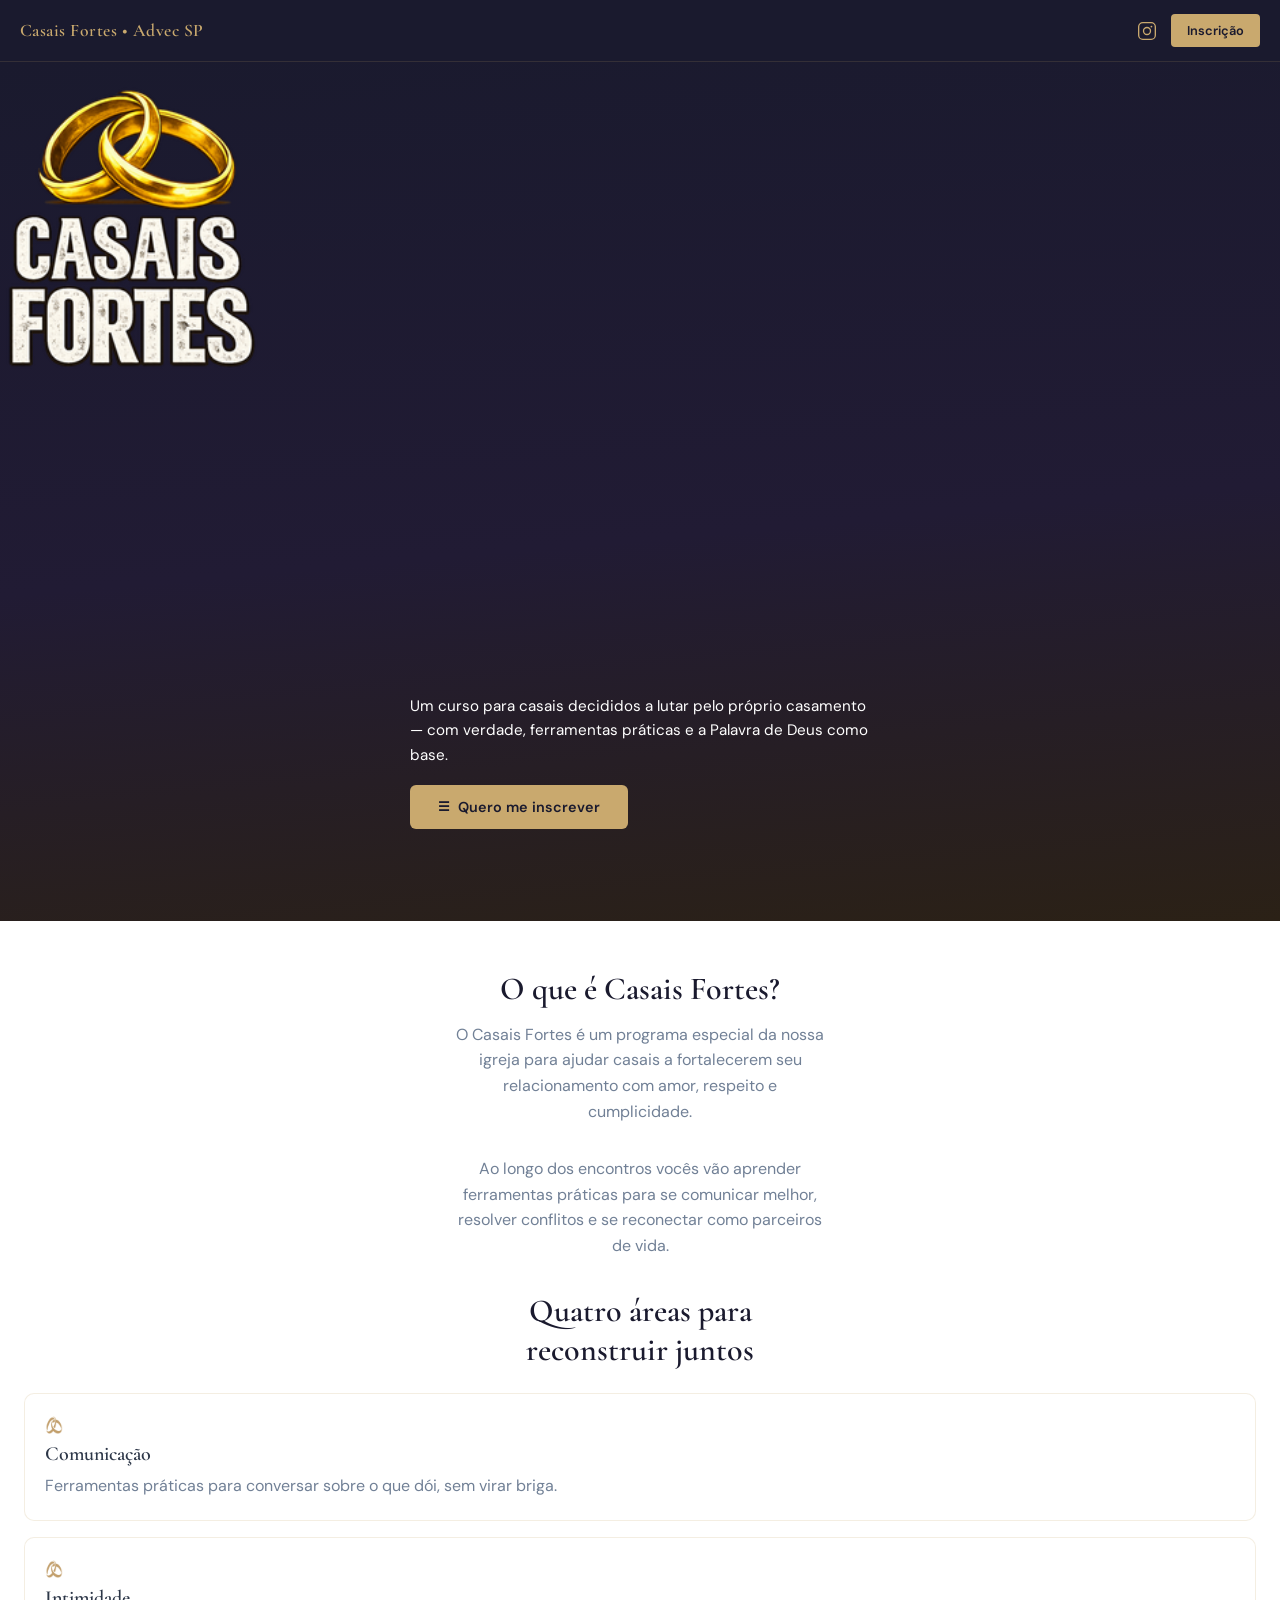
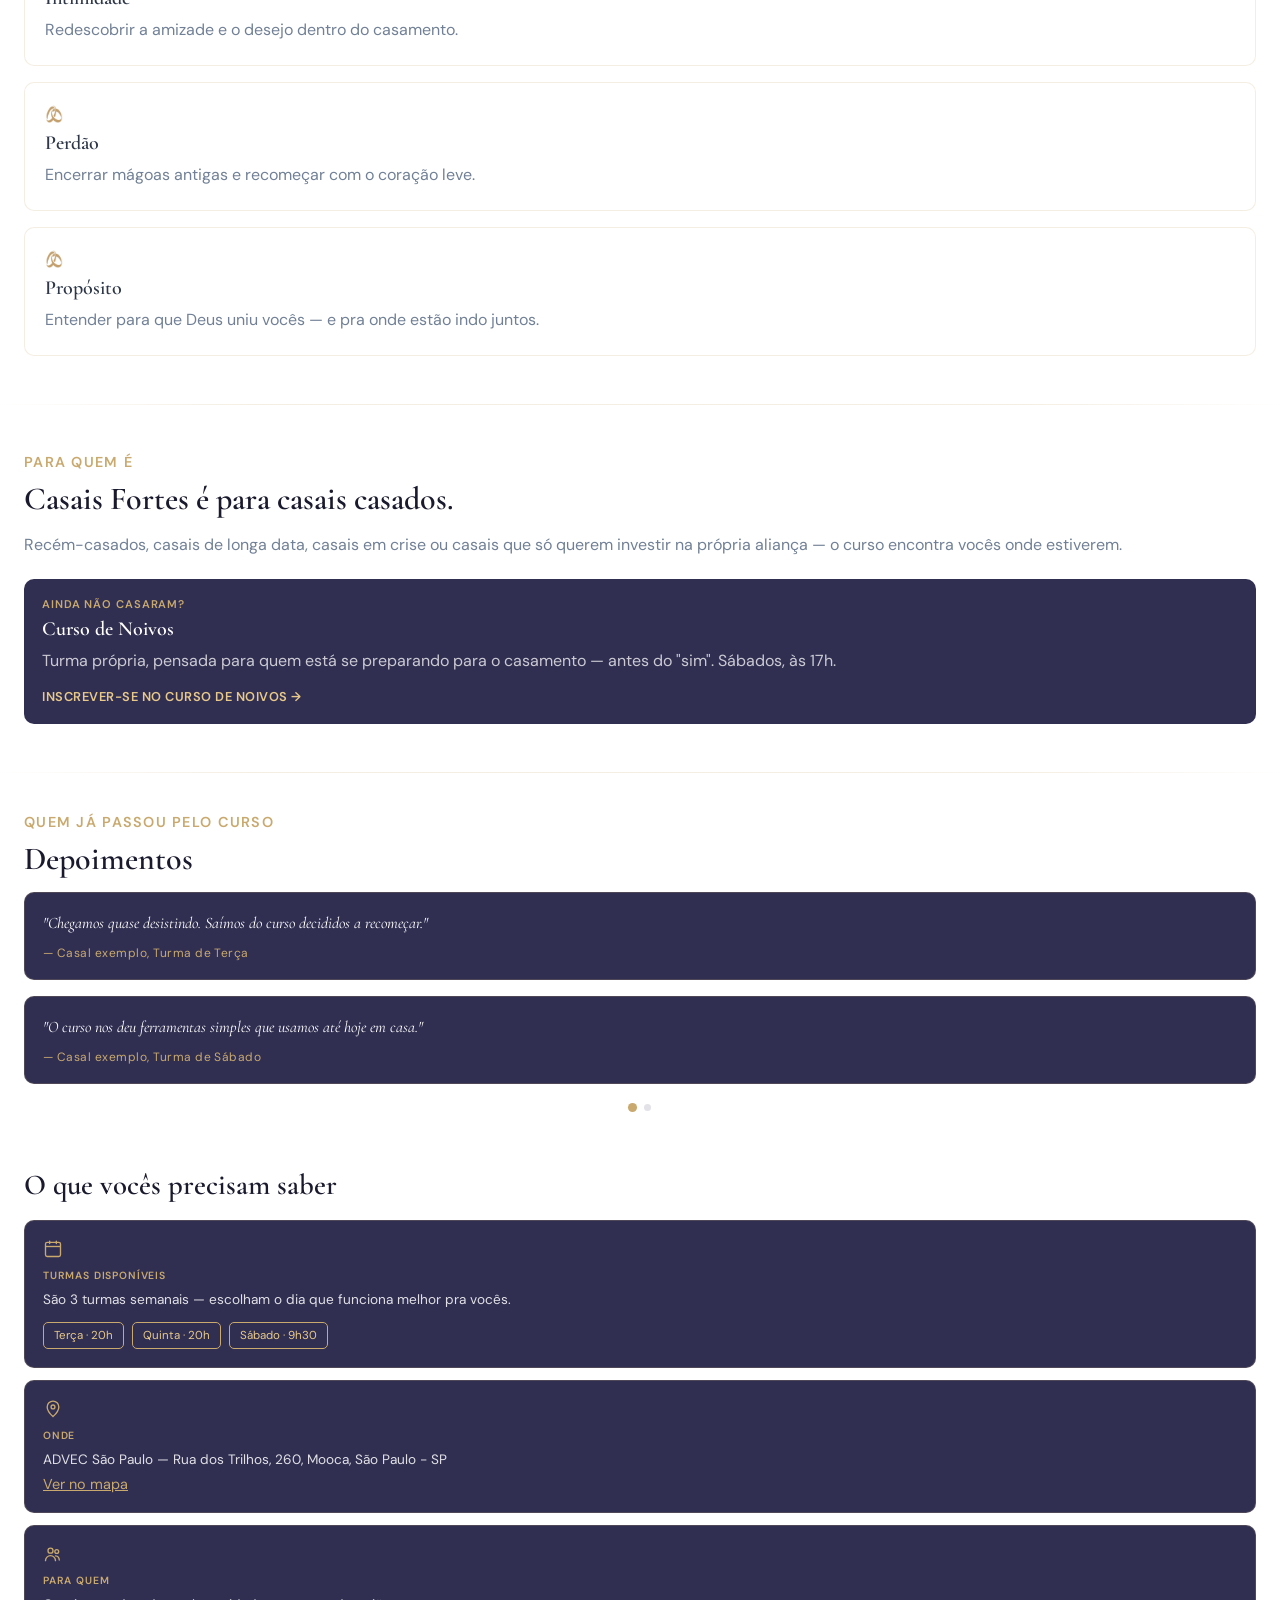
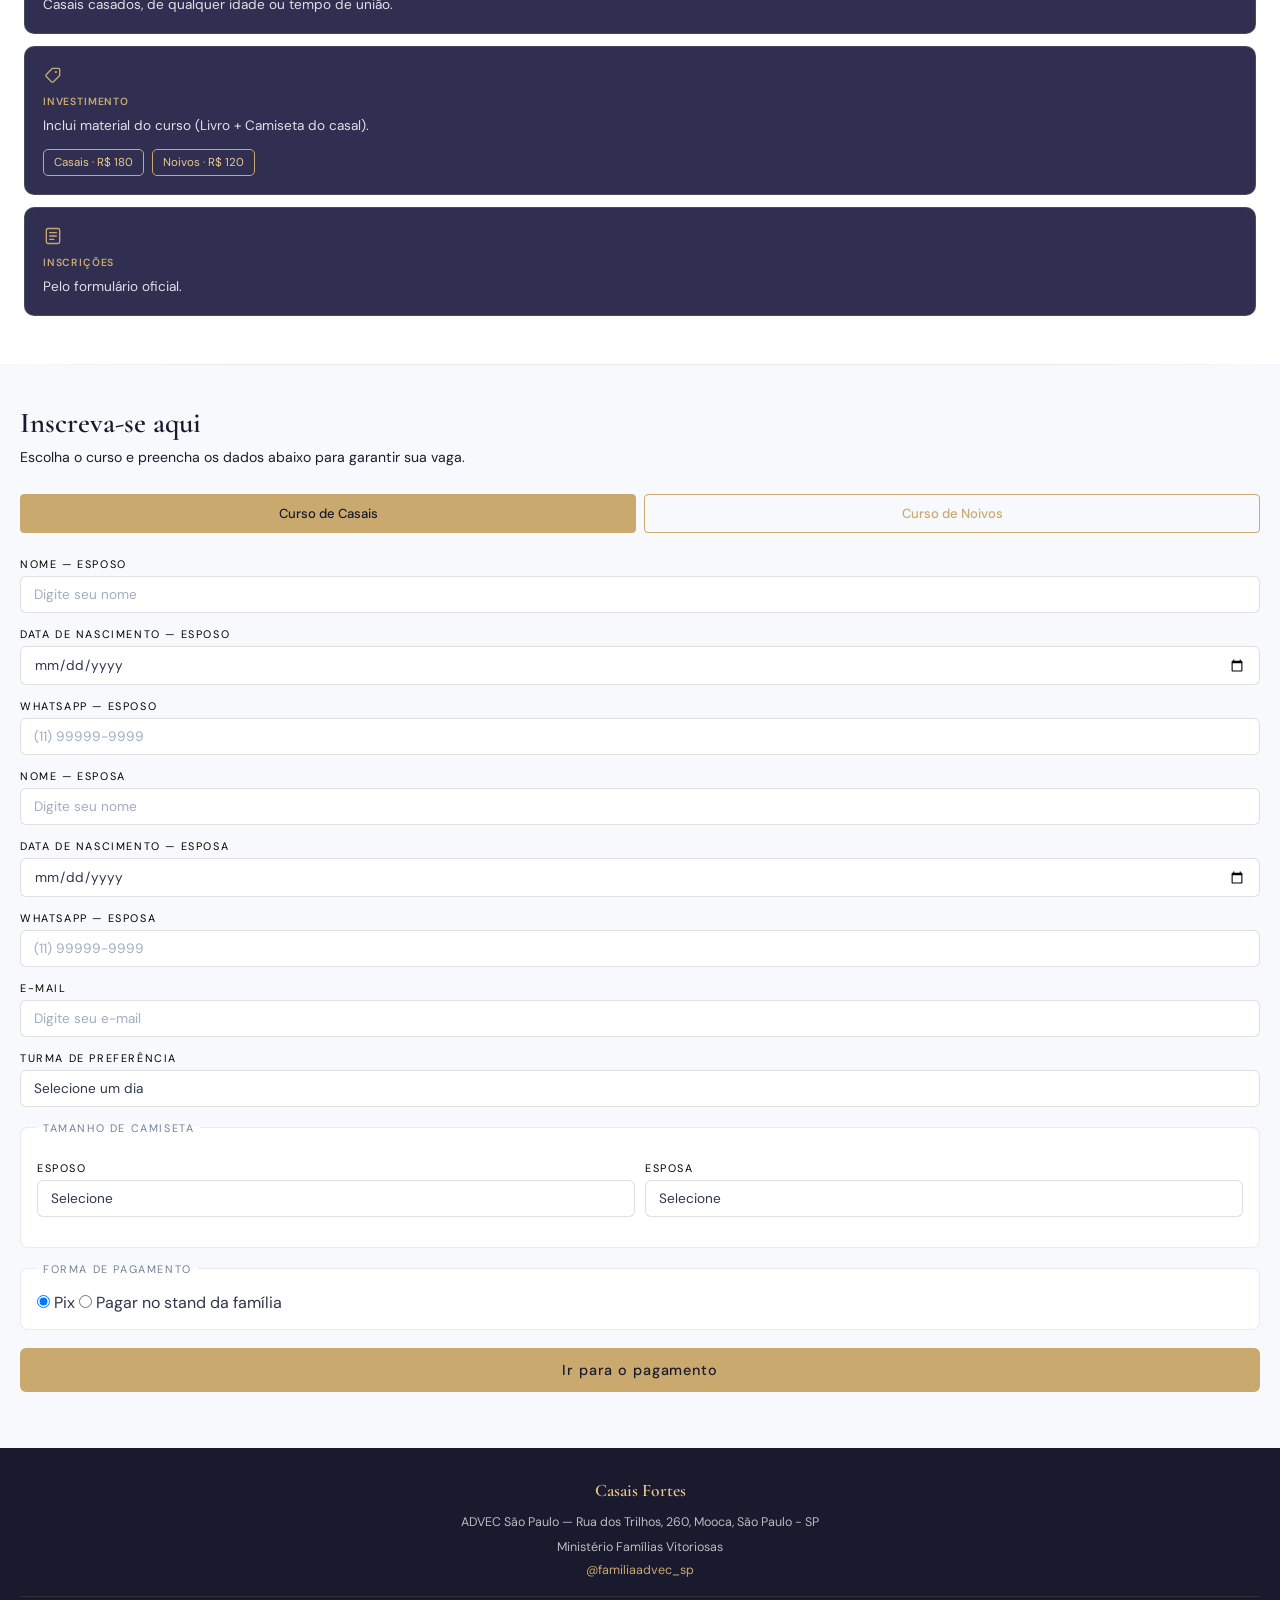
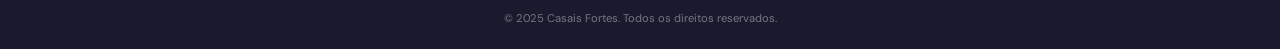
==== commit 39f568a1: "Atualizações na página e forma de pagamento" ====
--- a/index.html
+++ b/index.html
@@ -161,6 +161,8 @@
           </svg>
           <p class="info-titulo">Onde</p>
           <p class="info-texto">ADVEC São Paulo — Rua dos Trilhos, 260, Mooca, São Paulo - SP</p>
+          <a href="https://www.google.com/maps/search/?api=1&query=ADVEC+São+Paulo+Rua+dos+Trilhos+260+Mooca+São+Paulo+SP"
+            target="_blank" rel="noopener" class="info-link">Ver no mapa</a>
         </div>
 
         <div class="info-item">
@@ -183,7 +185,11 @@
             <circle cx="15.5" cy="8.5" r="1.3" fill="currentColor" />
           </svg>
           <p class="info-titulo">Investimento</p>
-          <p class="info-texto">R$ 180 — Inclui material do curso (livro + camiseta do casal).</p>
+          <p class="info-texto">Inclui material do curso (Livro + Camiseta do casal).</p>
+          <div class="info-pills">
+            <span class="info-pill">Casais · R$ 180</span>
+            <span class="info-pill">Noivos · R$ 120</span>
+          </div>
         </div>
 
         <div class="info-item">
@@ -244,9 +250,9 @@
             <label for="turma">Turma de preferência</label>
             <select id="turma" name="turma" required>
               <option value="">Selecione um dia</option>
-              <option value="terca">Terça-feira</option>
-              <option value="quinta">Quinta-feira</option>
-              <option value="sabado">Sábado</option>
+              <option value="Terça-feira">Terça-feira</option>
+              <option value="Quinta-feira">Quinta-feira</option>
+              <option value="Sábado">Sábado</option>
             </select>
           </div>
           <fieldset>
@@ -278,8 +284,29 @@
               </div>
             </div>
           </fieldset>
+          <fieldset class="pagamento-fieldset">
+            <legend>Forma de pagamento</legend>
+            <label class="pagamento-opcao">
+              <input type="radio" name="pagamento" value="PIX" checked> Pix
+            </label>
+            <label class="pagamento-opcao">
+              <input type="radio" name="pagamento" value="Stand"> Pagar no stand da família
+            </label>
+          </fieldset>
           <button type="submit" class="btn-submit">Confirmar inscrição</button>
         </form>
+
+        <div class="tela-pix oculto">
+          <h3>Pagamento via Pix</h3>
+          <p class="pix-valor">Valor: R$ 180,00</p>
+          <img src="img/qrcode-pix.png" alt="QR Code Pix" class="pix-qrcode">
+          <div class="pix-copiaecola">
+            <input type="text" readonly id="pix-codigo-casais"
+              value="00020126580014BR.GOV.BCB.PIX013609dc414c-1cde-4002-9317-109f1b85ffb25204000053039865802BR5925Fernando Domingues Montei6009SAO PAULO62140510TxczudkGa76304FA1D">
+            <button type="button" class="btn-copiar" onclick="copiarPix('pix-codigo-casais')">Copiar código</button>
+          </div>
+          <button type="button" class="btn-submit btn-confirmar-pix">Confirmar inscrição</button>
+        </div>
       </div>
 
       <!--FORMULÁRIO NOIVO-->
@@ -318,7 +345,7 @@
             <div class="camiseta-row">
               <div class="form-group">
                 <label for="camiseta-noivo1">Noivo</label>
-                <select id="camiseta-noivo1" name="camiseta-noivo1">
+                <select id="camiseta-noivo1" name="camiseta1">
                   <option value="">Selecione</option>
                   <option value="PP">PP</option>
                   <option value="P">P</option>
@@ -330,7 +357,7 @@
               </div>
               <div class="form-group">
                 <label for="camiseta-noivo2">Noiva</label>
-                <select id="camiseta-noivo2" name="camiseta-noivo2">
+                <select id="camiseta-noivo2" name="camiseta2">
                   <option value="">Selecione</option>
                   <option value="PP">PP</option>
                   <option value="P">P</option>
@@ -342,14 +369,56 @@
               </div>
             </div>
           </fieldset>
+          <fieldset class="pagamento-fieldset">
+            <legend>Forma de pagamento</legend>
+            <label class="pagamento-opcao">
+              <input type="radio" name="pagamento" value="PIX" checked> Pix
+            </label>
+            <label class="pagamento-opcao">
+              <input type="radio" name="pagamento" value="Stand"> Pagar no stand da família
+            </label>
+          </fieldset>
           <button type="submit" class="btn-submit">Confirmar inscrição</button>
         </form>
-      </div>
+
+        <div class="tela-pix oculto">
+          <h3>Pagamento via Pix</h3>
+          <p class="pix-valor">Valor: R$ 120,00</p>
+          <img src="img/qrcode-pix.png" alt="QR Code Pix" class="pix-qrcode">
+          <div class="pix-copiaecola">
+            <input type="text" readonly id="pix-codigo-noivos"
+              value="00020126580014BR.GOV.BCB.PIX013609dc414c-1cde-4002-9317-109f1b85ffb25204000053039865802BR5925Fernando Domingues Montei6009SAO PAULO62140510TxczudkGa76304FA1D">
+            <button type="button" class="btn-copiar" onclick="copiarPix('pix-codigo-noivos')">Copiar código</button>
+          </div>
+          <button type="button" class="btn-submit btn-confirmar-pix">Confirmar inscrição</button>
+        </div>
+      </div>
+    </section>
+
+
+    <!-- CONFIRMAÇÃO DE INSCRIÇÃO -->
+    <div id="confirmacao" class="confirmacao oculto">
+      <div class="confirmacao-icone">
+        <svg width="22" height="22" viewBox="0 0 24 24" fill="none" xmlns="http://www.w3.org/2000/svg">
+          <path d="M5 13l4 4L19 7" stroke="#1a1a2e" stroke-width="2.5" stroke-linecap="round" stroke-linejoin="round" />
+        </svg>
+      </div>
+      <h3 class="confirmacao-titulo">Inscrição recebida!</h3>
+      <p class="confirmacao-texto">Em breve entramos em contato pelo WhatsApp com os detalhes do pagamento e do primeiro
+        encontro.</p>
+      <a href="https://wa.me/5511991132349" target="_blank" rel="noopener" class="confirmacao-btn">
+        <svg width="16" height="16" viewBox="0 0 24 24" fill="currentColor" xmlns="http://www.w3.org/2000/svg">
+          <path
+            d="M12 2a10 10 0 0 0-8.6 15L2 22l5.2-1.4A10 10 0 1 0 12 2Zm0 18a8 8 0 0 1-4.1-1.1l-.3-.2-3.1.8.8-3-.2-.3A8 8 0 1 1 12 20Zm4.4-5.9c-.2-.1-1.4-.7-1.6-.8-.2-.1-.4-.1-.5.1-.2.2-.6.8-.8 1-.1.2-.3.2-.5.1-.2-.1-1-.4-1.9-1.2-.7-.6-1.2-1.4-1.3-1.6-.1-.2 0-.4.1-.5l.4-.4c.1-.1.2-.3.2-.4.1-.2 0-.3 0-.4l-.7-1.7c-.2-.4-.4-.4-.5-.4h-.5c-.2 0-.4.1-.6.3-.2.2-.8.8-.8 1.9s.8 2.2.9 2.4c.1.2 1.6 2.4 3.8 3.4.5.2.9.4 1.2.5.5.2 1 .1 1.3-.1.4-.2 1.2-.5 1.4-1 .2-.5.2-.9.1-1Z" />
+        </svg>
+        Falar no WhatsApp
+      </a>
+    </div>
     </section>
   </main>
+
   <footer>
     <p class="footer-nome">Casais Fortes</p>
-
     <div class="footer-info">
       <p>ADVEC São Paulo — Rua dos Trilhos, 260, Mooca, São Paulo - SP</p>
       <p>Ministério Famílias Vitoriosas</p>
--- a/style.css
+++ b/style.css
@@ -205,7 +205,7 @@
     padding: 22px 20px;
     border: 1px solid var(--borda-suave);
     border-radius: 10px;
-    background: var(--fundo-escuro-claro);
+    background: var(--fundo-claro);
     text-align: left;
     transition: opacity 0.6s ease, transform 0.6s ease, box-shadow 0.25s ease, border-color 0.25s ease;
 }
@@ -227,13 +227,13 @@
     font-family: var(--fonte-titulo);
     font-size: 1.25rem;
     font-weight: 600;
-    color: var(--fundo-claro);
+    color: var(--texto-escuro);
     margin-bottom: 8px;
 }
 .area p{
     font-size: 1rem;
     line-height: 1.55;
-    color: rgba(255,255,255,0.75);
+    color: var(--texto-mutado)
 }
 /*---PARA QUEM---*/
 .para-quem{
@@ -451,6 +451,62 @@
     padding: 5px 10px;
     border-radius: 5px;
 }
+.info-link {
+    display: inline-block;
+    margin-top: 4px;
+    font-size: 0.9rem;
+    color: var(--destaque-ouro) ;
+    text-decoration: underline;
+}
+
+.confirmacao{
+    background: var(--fundo-escuro);
+    border-radius: 10px;
+    padding: 40px 24px;
+    text-align: center;
+    margin-bottom: 24px;
+}
+.confirmacao-icone{
+    width: 48px;
+    height: 48px;
+    margin: 0 auto 18px;
+    border-radius: 50%;
+    background: var(--destaque-ouro);
+    display: flex;
+    align-items: center;
+    justify-content: center;
+}
+.confirmacao-titulo{
+    font-family: var(--fonte-titulo);
+    font-size: 1.5rem;
+    font-weight: 600;
+    color: var(--texto-claro);
+    margin-bottom: 12px;
+}
+.confirmacao-texto{
+    font-size: 0.9rem;
+    line-height: 1.6;
+    color: rgba(255,255,255,0.75);
+    max-width: 32ch;
+    margin: 0 auto 24px;
+}
+.confirmacao-btn{
+    display: inline-flex;
+    align-items: center;
+    gap: 8px;
+    background: var(--destaque-ouro);
+    color: var(--fundo-escuro);
+    text-decoration: none;
+    font-weight: 600;
+    font-size: 0.9rem;
+    padding: 12px 24px;
+    border-radius: 6px;
+    transition: background-color 0.3s ease, transform 0.2s ease;
+}
+.confirmacao-btn:hover{
+    background: var(--ouro-claro);
+    transform: scale(1.05);
+}
 
 
 /*---FOOTER---*/
@@ -488,9 +544,11 @@
 
 /*TABS DE CURSO*/
 #escolha-curso{
-    display: flex;
     gap: 8px;
     margin-bottom: 24px;
+}
+#escolha-curso:not(.oculto){
+    display: flex;
 }
 .btn-curso{
     flex: 1;
@@ -678,4 +736,47 @@
     font-size: 0.85rem;
     font-weight: 500;
     text-align: center;
+}
+
+.tela-pix {
+    text-align: center;
+    padding: 20px;
+}
+
+.pix-qrcode {
+    max-width: 220px;
+    width: 100%;
+    height: auto;
+    display: block;
+    margin: 12px auto;
+    border-radius: 8px;
+}
+
+.pix-valor {
+    font-weight: 600;
+    margin-bottom: 8px;
+}
+
+.pix-copiaecola {
+    display: flex;
+    flex-direction: column;
+    gap: 8px;
+    margin: 16px 0;
+}
+
+.pix-copiaecola input {
+    padding: 10px;
+    border: 1px solid #ccc;
+    border-radius: 6px;
+    font-size: 0.85rem;
+    text-align: center;
+    width: 100%;
+    box-sizing: border-box;
+}
+
+.btn-copiar {
+    padding: 10px;
+    border-radius: 6px;
+    border: none;
+    cursor: pointer;
 }
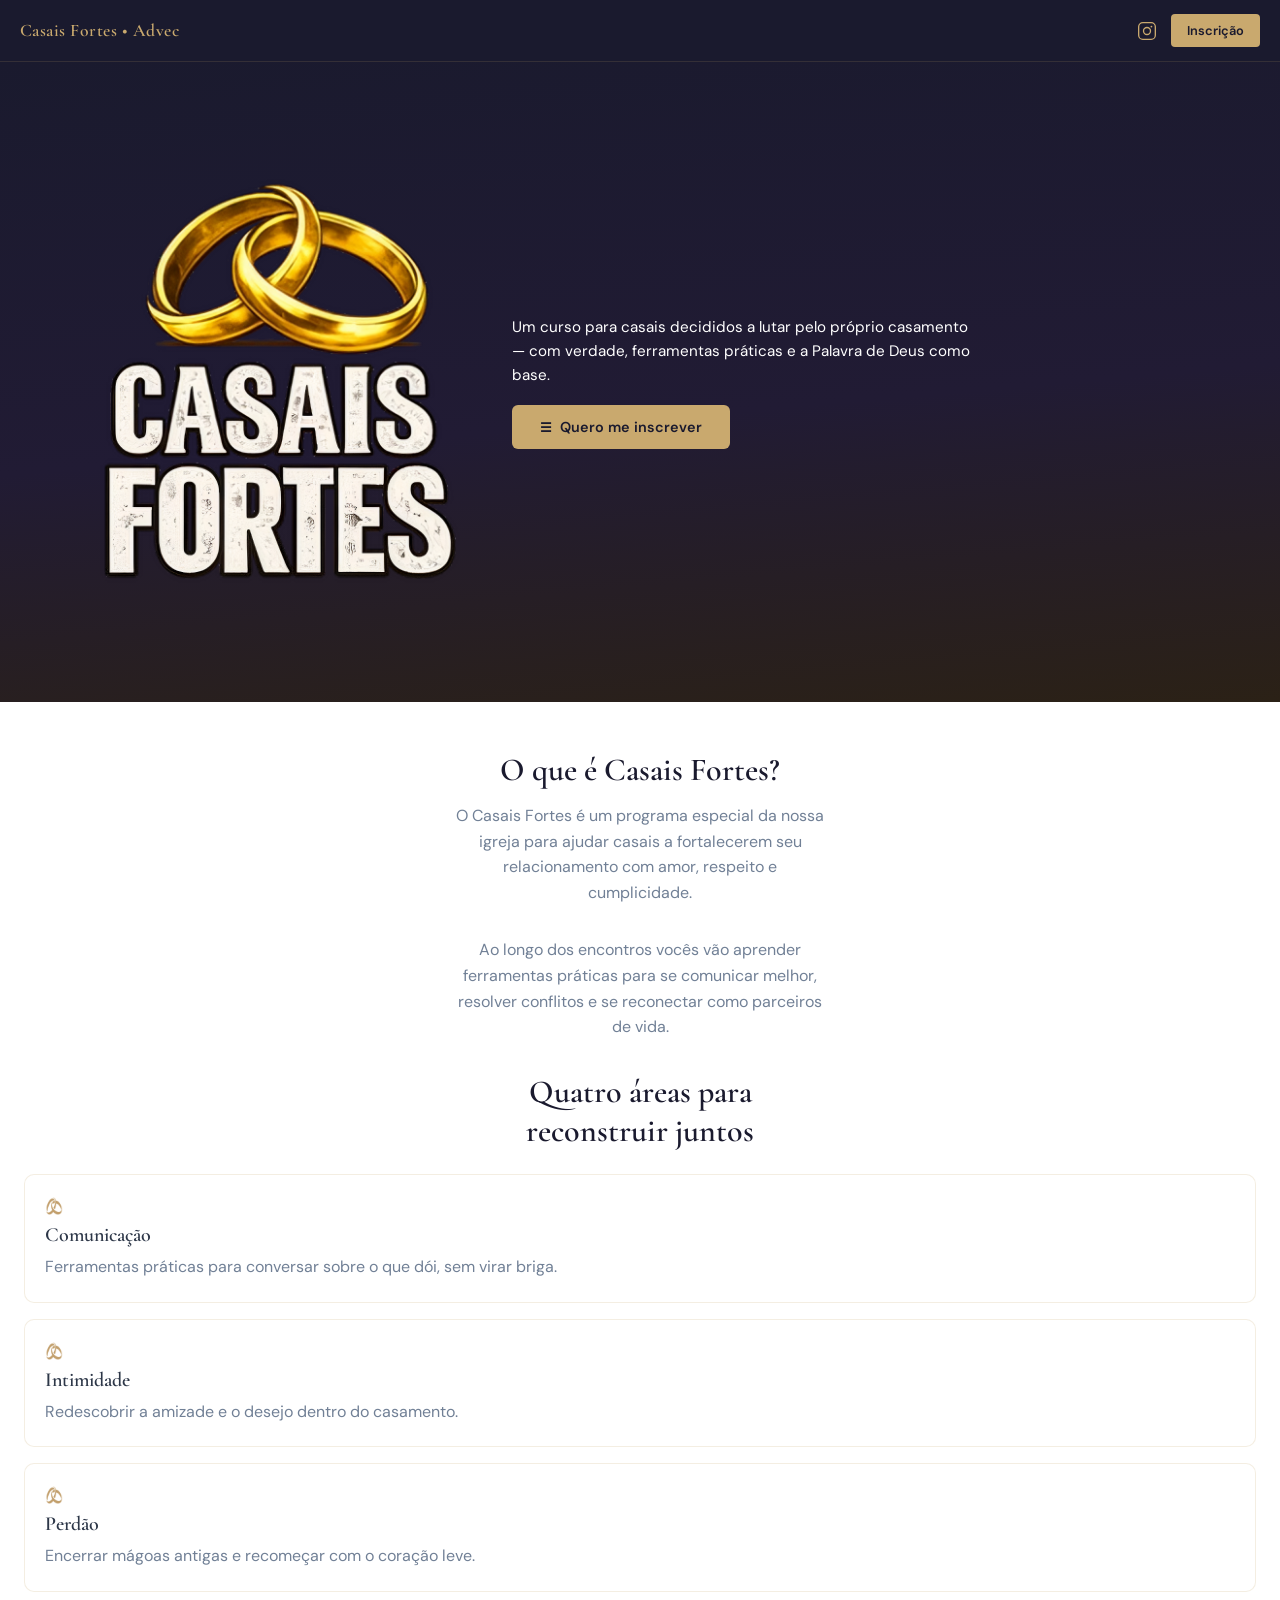
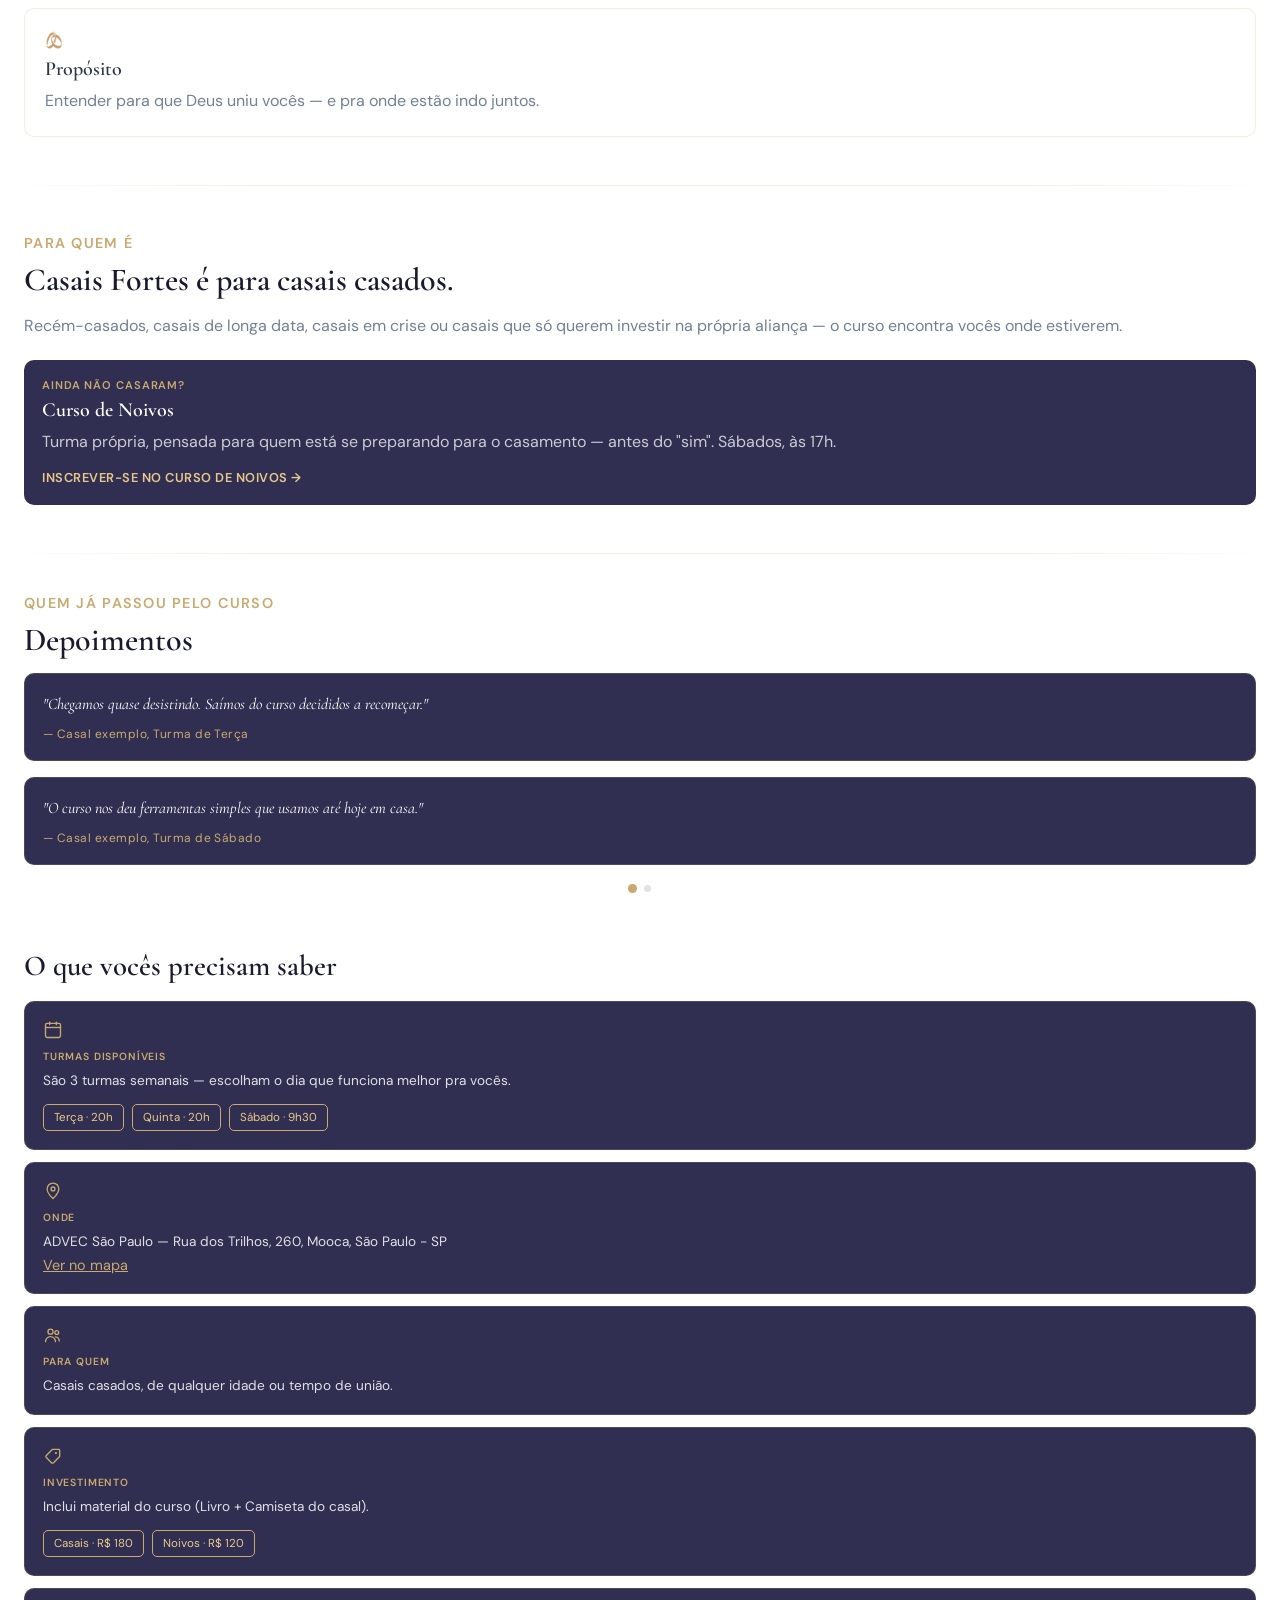
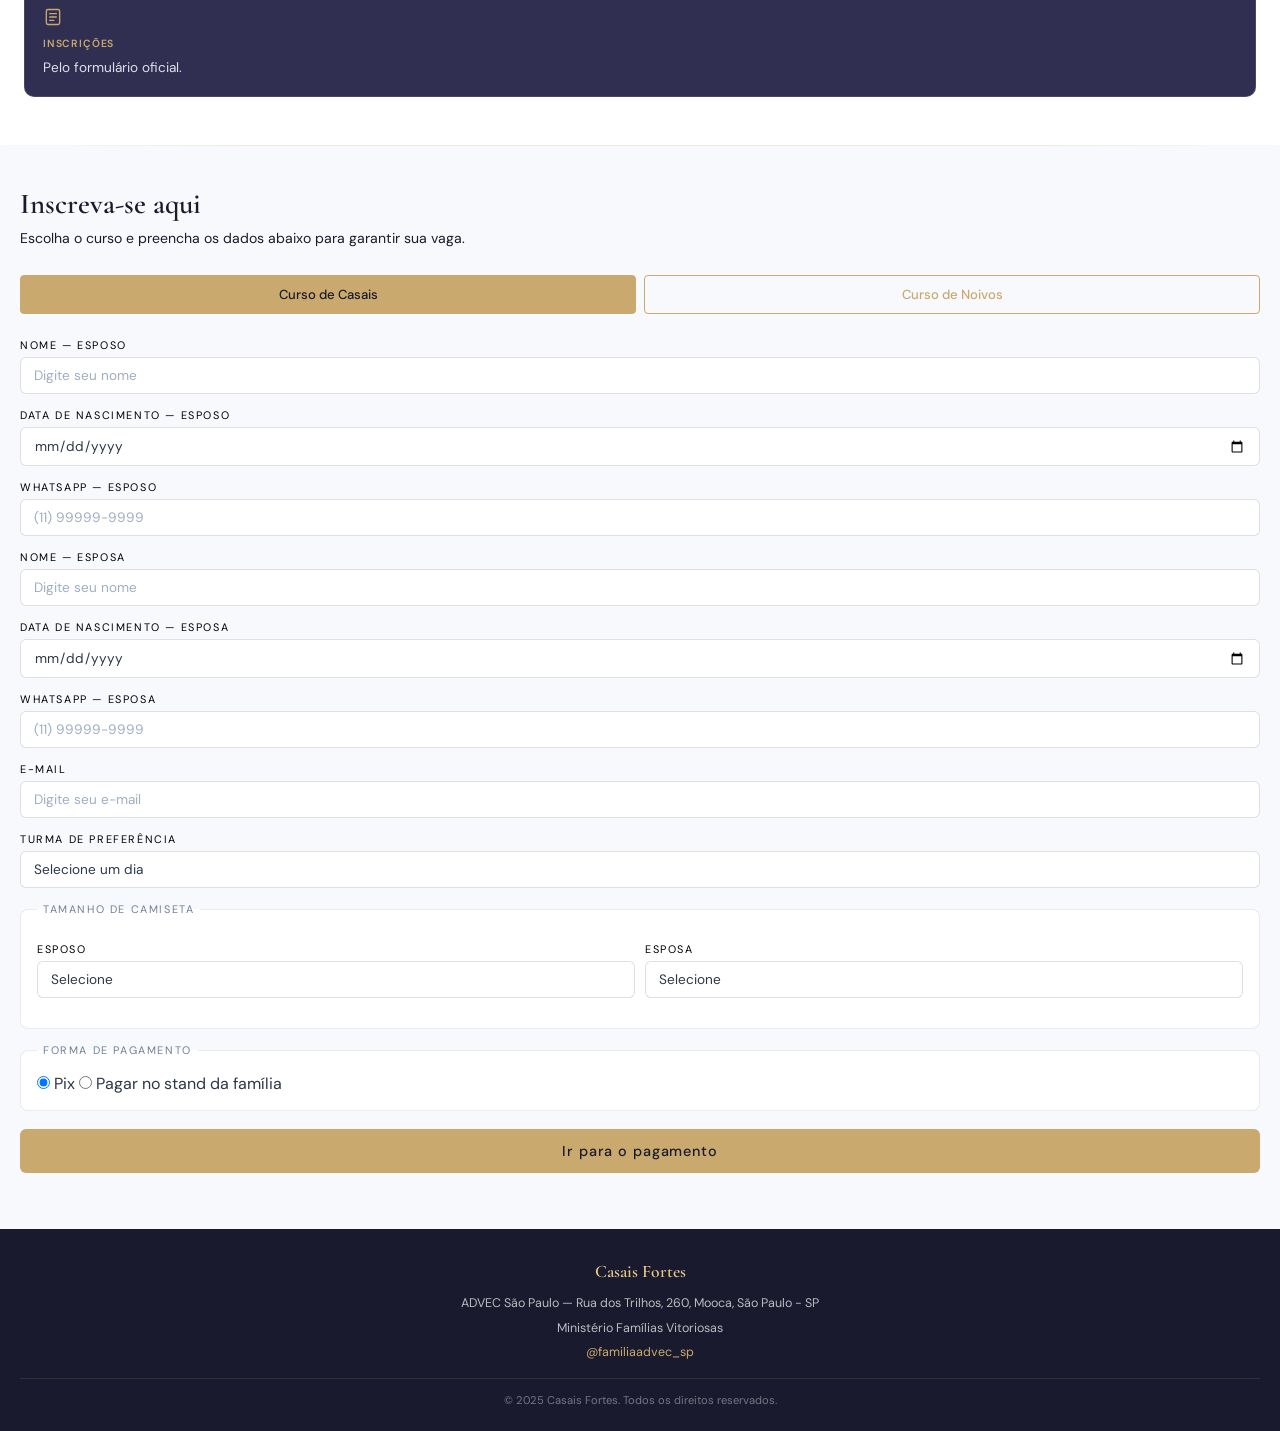
==== commit 46684dc6: "Atualizações finais" ====
--- a/index.html
+++ b/index.html
@@ -19,7 +19,7 @@
   <header>
     <nav class="menu">
       <div class="logo">
-        <a href="#home" class="logo-texto">Casais Fortes • Advec SP</a>
+        <a href="#home" class="logo-texto">Casais Fortes • Advec</a>
       </div>
       <div class="menu-acoes">
         <a href="https://instagram.com/familiaadvec_sp" target="_blank" rel="noopener" class="icone-instagram"
@@ -37,14 +37,16 @@
   <main>
     <!-- HERO -->
     <section id="home" class="hero">
+       <div class="hero-container">
       <div class="hero-imagem-wrap">
-        <img src="img/logohome-cortado.png" alt="Casais Fortes — um curso para casais que querem crescer juntos"
+        <img src="img/logo.hero.png" alt="Casais Fortes — um curso para casais que querem crescer juntos"
           class="hero-logo">
       </div>
       <div class="hero-conteudo">
         <p class="hero-texto">Um curso para casais decididos a lutar pelo próprio casamento — com verdade, ferramentas
           práticas e a Palavra de Deus como base.</p>
         <a href="#inscricao" class="btn-hero">Quero me inscrever</a>
+      </div>
       </div>
     </section>
     <!-- SOBRE o curso -->
--- a/style.css
+++ b/style.css
@@ -657,10 +657,27 @@
 }
 @media (min-width: 600px){
     .hero{
+        flex-direction: row;
+        align-items: center;
+        justify-content: center;
         min-height: 560px;
+        padding: 40px 32px;
+    }
+    .hero-container{
+        display: flex;
+        align-items: center;
+        gap: 32px;
+        max-width: 1120px;
+        width: 100%;
+    }
+    .hero-imagem-wrap{
+        width: 40%;
+        max-width: 320px;
+        margin: 0;
+        flex-shrink: 0;
     }
     .hero-conteudo{
-        padding: 260px 32px 48px;
+        padding: 0;
     }
     .hero-texto{
         max-width: 42ch;
@@ -671,14 +688,12 @@
 @media (min-width: 1024px){
     .hero{
         min-height: 640px;
+        padding: 64px 24px;
+        max-width: none;   
+        margin: 0;             
     }
-    .hero-logo{
-        object-position: center 20%;
-    }
-    .hero-conteudo{
-        max-width: 1120px;
-        margin: 0 auto;
-        padding: 300px 24px 64px;
+    .hero-imagem-wrap{
+        max-width: 400px;
     }
     .hero-texto{
         max-width: 46ch;
